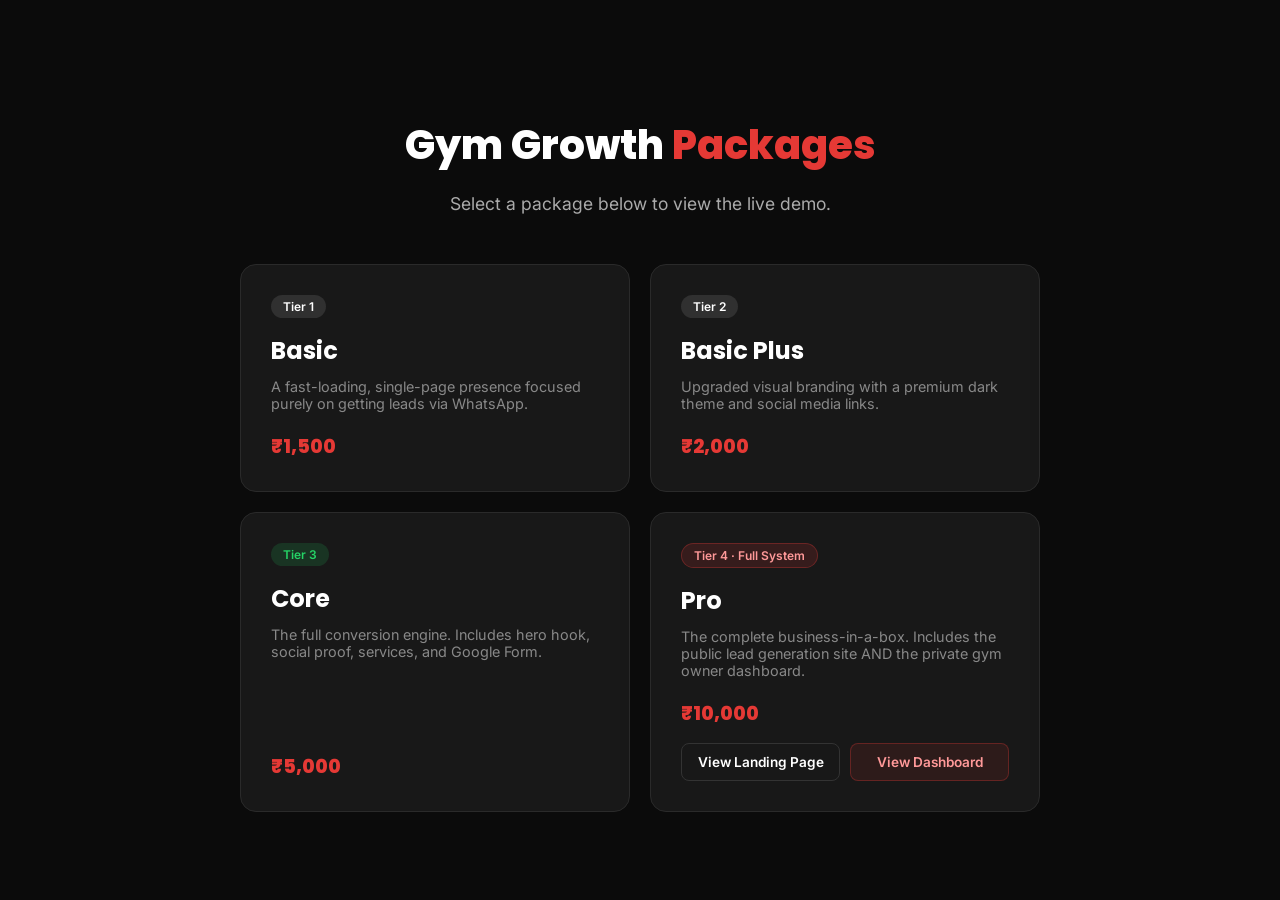
==== index.html @ f5f114d5 "Restore Demo Hub as root" ====
<!DOCTYPE html>
<html lang="en">
<head>
  <meta charset="UTF-8">
  <meta name="viewport" content="width=device-width, initial-scale=1.0">
  <title>Gym Growth Packages - Demo Hub</title>
  <link href="https://fonts.googleapis.com/css2?family=Poppins:wght@400;600;800&family=Inter:wght@400;500&display=swap" rel="stylesheet">
  <style>
    body {
      font-family: 'Inter', sans-serif;
      background: #0B0B0B;
      color: #FFFFFF;
      margin: 0;
      padding: 0;
      display: flex;
      flex-direction: column;
      align-items: center;
      justify-content: center;
      min-height: 100vh;
    }
    .container {
      max-width: 800px;
      width: 100%;
      padding: 40px 20px;
      text-align: center;
    }
    h1 {
      font-family: 'Poppins', sans-serif;
      font-weight: 800;
      font-size: 2.5rem;
      margin-bottom: 10px;
    }
    h1 span {
      color: #E53935;
    }
    p {
      color: #AAAAAA;
      margin-bottom: 50px;
      font-size: 1.1rem;
    }
    .grid {
      display: grid;
      grid-template-columns: repeat(auto-fit, minmax(300px, 1fr));
      gap: 20px;
    }
    .card {
      background: #181818;
      border: 1px solid #2A2A2A;
      border-radius: 16px;
      padding: 30px;
      text-align: left;
      transition: transform 0.2s, box-shadow 0.2s, border-color 0.2s;
      text-decoration: none;
      color: inherit;
      display: flex;
      flex-direction: column;
    }
    .card:hover {
      transform: translateY(-5px);
      box-shadow: 0 10px 30px rgba(229,57,53,0.15);
      border-color: rgba(229,57,53,0.5);
    }
    .badge {
      display: inline-block;
      padding: 4px 12px;
      border-radius: 20px;
      font-size: 0.75rem;
      font-weight: 600;
      margin-bottom: 15px;
      width: fit-content;
    }
    .badge-basic { background: rgba(255,255,255,0.1); color: #FFF; }
    .badge-core { background: rgba(37,211,102,0.15); color: #25D366; }
    .badge-pro { background: rgba(229,57,53,0.15); color: #ff9999; border: 1px solid rgba(229,57,53,0.3); }
    
    .card h2 {
      font-family: 'Poppins', sans-serif;
      font-size: 1.5rem;
      margin: 0 0 10px 0;
    }
    .card p.desc {
      color: #888;
      font-size: 0.9rem;
      margin: 0 0 20px 0;
      flex-grow: 1;
    }
    .card .price {
      font-family: 'Poppins', sans-serif;
      font-weight: 800;
      font-size: 1.2rem;
      color: #E53935;
      margin-top: auto;
    }
    .links {
      display: flex;
      gap: 10px;
      margin-top: 15px;
    }
    .btn {
      flex: 1;
      padding: 10px;
      border-radius: 8px;
      text-align: center;
      font-size: 0.85rem;
      font-weight: 600;
      border: 1px solid #333;
      transition: background 0.2s;
      text-decoration: none;
      color: inherit;
    }
    .btn:hover {
      background: #222;
    }
    .btn-primary {
      background: rgba(229,57,53,0.1);
      border-color: rgba(229,57,53,0.3);
      color: #ff9999;
    }
    .btn-primary:hover {
      background: rgba(229,57,53,0.2);
    }
  </style>
</head>
<body>

  <div class="container">
    <h1>Gym Growth <span>Packages</span></h1>
    <p>Select a package below to view the live demo.</p>

    <div class="grid">
      
      <!-- Basic -->
      <a href="./basic_1500/" class="card">
        <span class="badge badge-basic">Tier 1</span>
        <h2>Basic</h2>
        <p class="desc">A fast-loading, single-page presence focused purely on getting leads via WhatsApp.</p>
        <div class="price">₹1,500</div>
      </a>

      <!-- Basic Plus -->
      <a href="./basic_plus_2000/" class="card">
        <span class="badge badge-basic">Tier 2</span>
        <h2>Basic Plus</h2>
        <p class="desc">Upgraded visual branding with a premium dark theme and social media links.</p>
        <div class="price">₹2,000</div>
      </a>

      <!-- Core -->
      <a href="./core_5000/" class="card">
        <span class="badge badge-core">Tier 3</span>
        <h2>Core</h2>
        <p class="desc">The full conversion engine. Includes hero hook, social proof, services, and Google Form.</p>
        <div class="price">₹5,000</div>
      </a>

      <!-- Pro -->
      <div class="card" style="cursor: default;">
        <span class="badge badge-pro">Tier 4 · Full System</span>
        <h2>Pro</h2>
        <p class="desc">The complete business-in-a-box. Includes the public lead generation site AND the private gym owner dashboard.</p>
        <div class="price">₹10,000</div>
        <div class="links">
          <a href="./pro_10000/public_site/" class="btn">View Landing Page</a>
          <a href="./pro_10000/owner_dashboard/" class="btn btn-primary">View Dashboard</a>
        </div>
      </div>

    </div>
  </div>

</body>
</html>
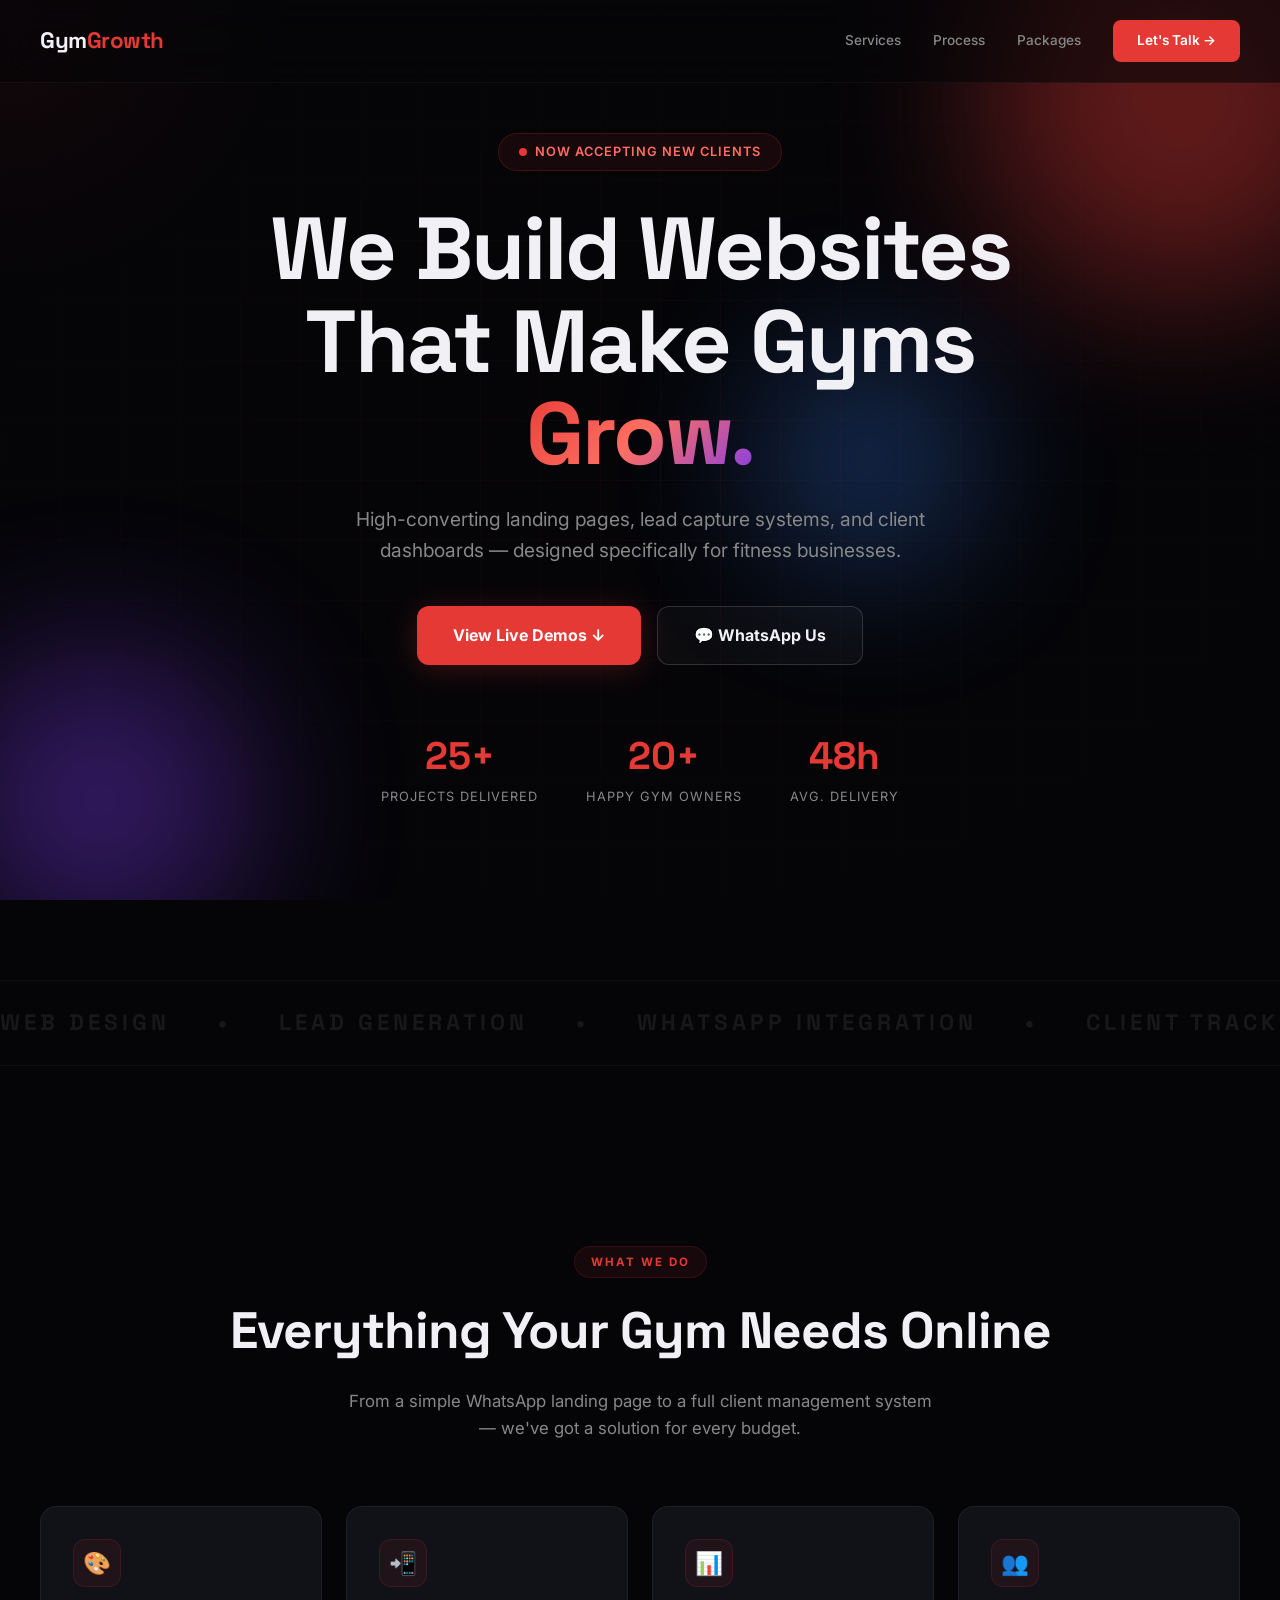
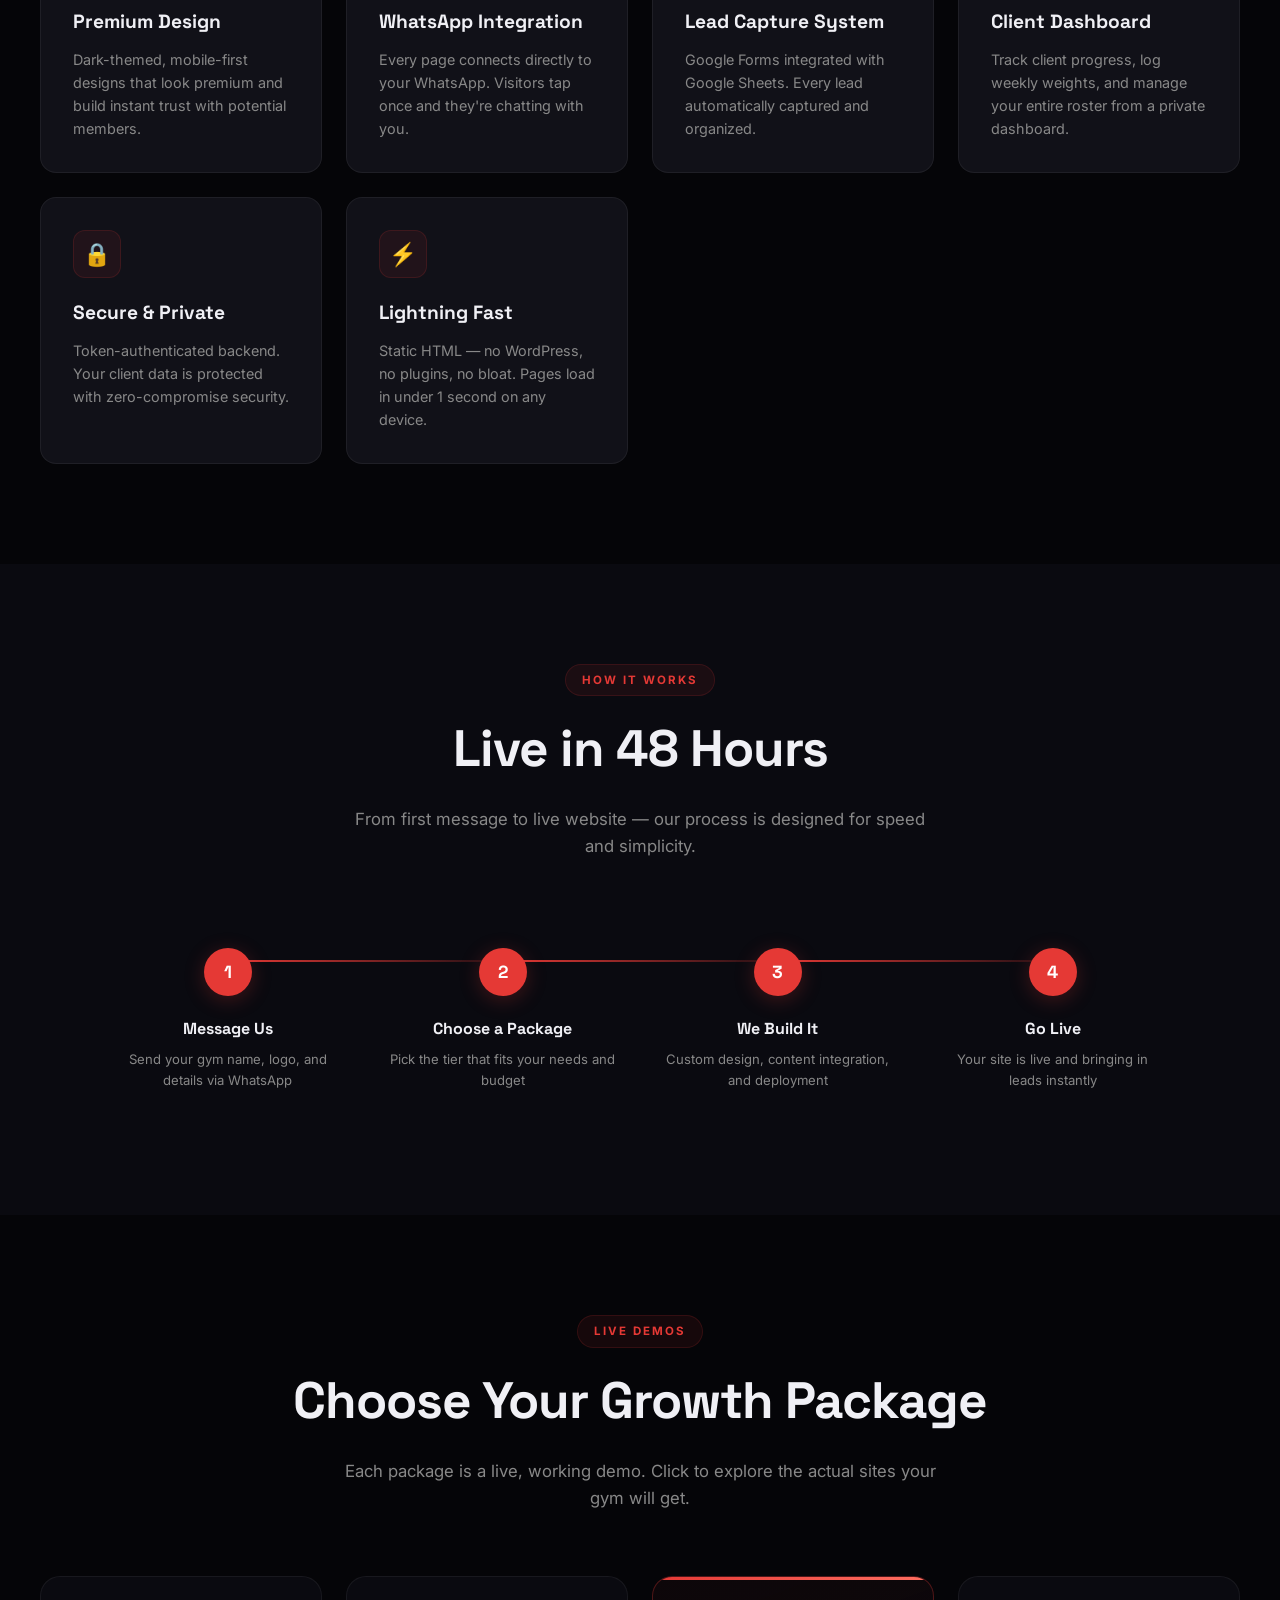
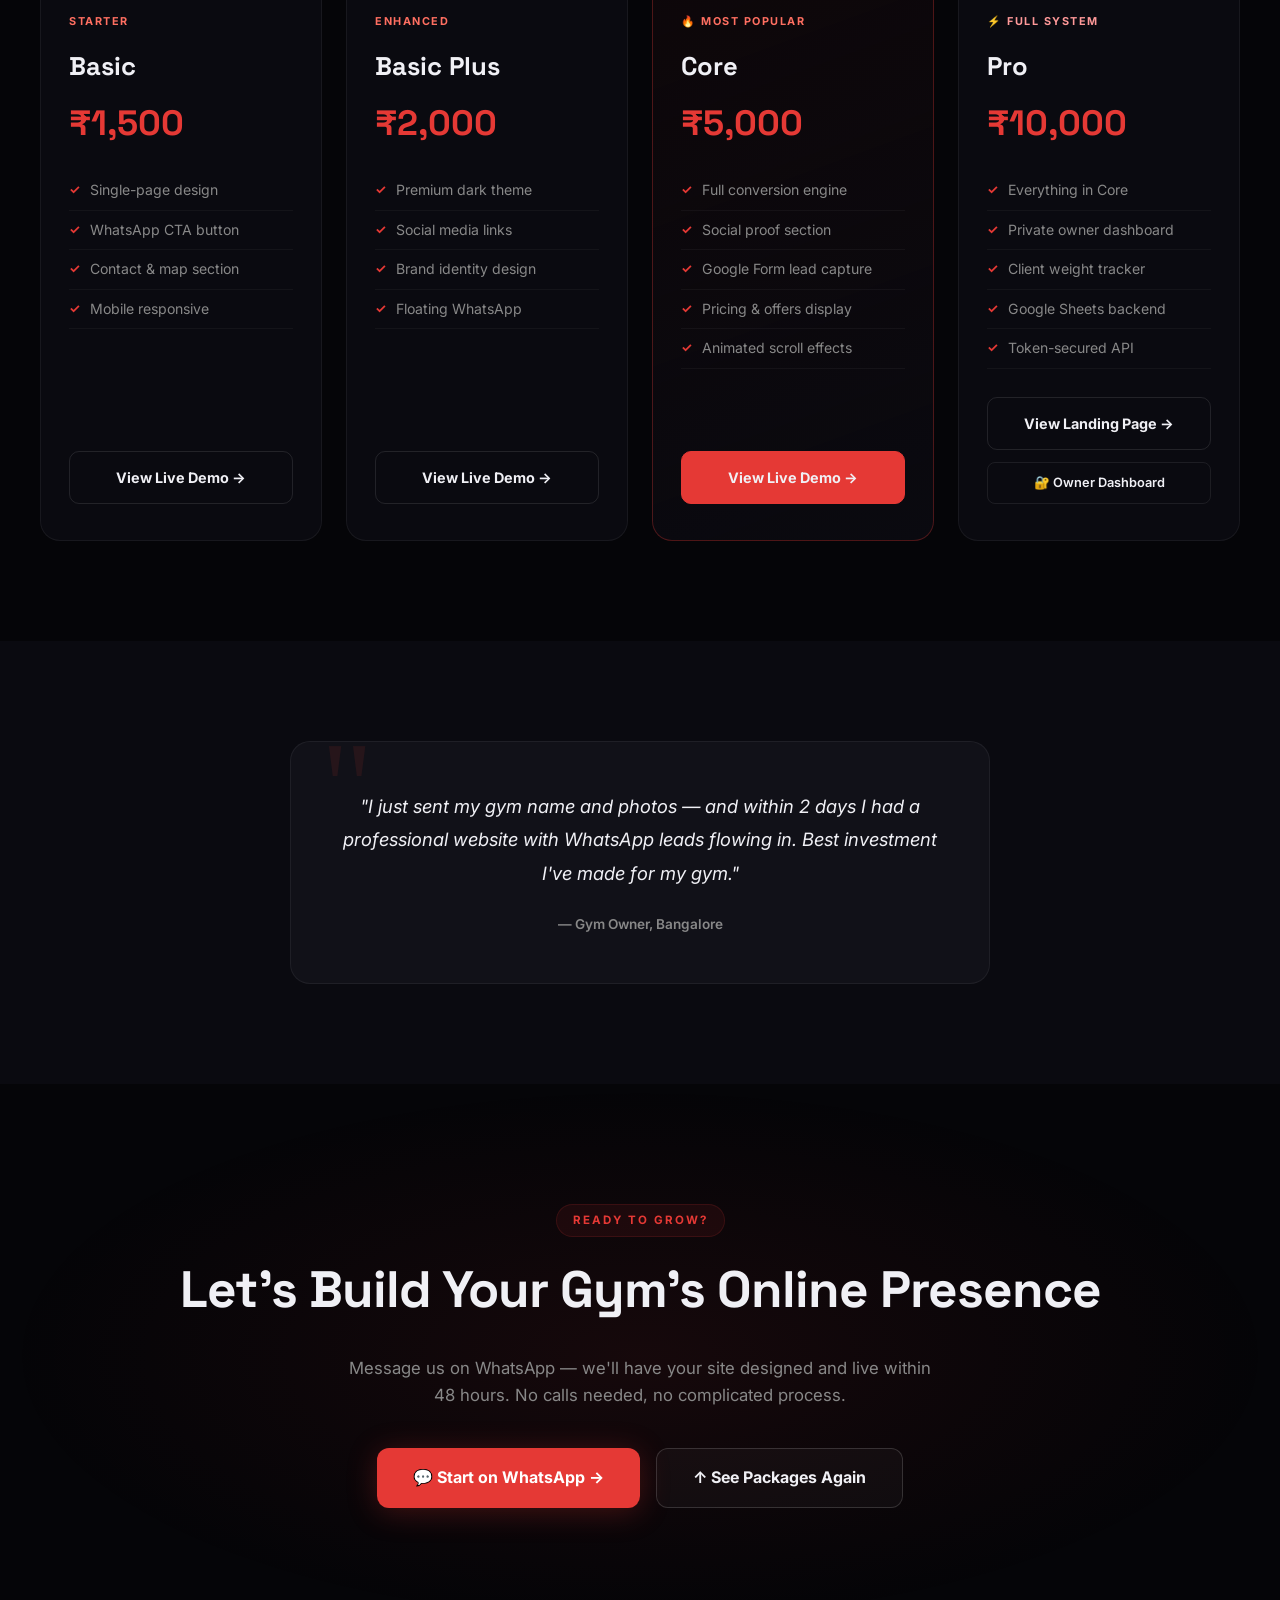
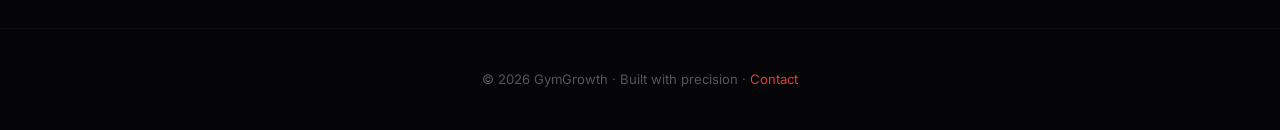
==== commit 84c9b774: "Transform hub into stunning animated developer landing page" ====
--- a/index.html
+++ b/index.html
@@ -3,170 +3,279 @@
 <head>
   <meta charset="UTF-8">
   <meta name="viewport" content="width=device-width, initial-scale=1.0">
-  <title>Gym Growth Packages - Demo Hub</title>
-  <link href="https://fonts.googleapis.com/css2?family=Poppins:wght@400;600;800&family=Inter:wght@400;500&display=swap" rel="stylesheet">
-  <style>
-    body {
-      font-family: 'Inter', sans-serif;
-      background: #0B0B0B;
-      color: #FFFFFF;
-      margin: 0;
-      padding: 0;
-      display: flex;
-      flex-direction: column;
-      align-items: center;
-      justify-content: center;
-      min-height: 100vh;
-    }
-    .container {
-      max-width: 800px;
-      width: 100%;
-      padding: 40px 20px;
-      text-align: center;
-    }
-    h1 {
-      font-family: 'Poppins', sans-serif;
-      font-weight: 800;
-      font-size: 2.5rem;
-      margin-bottom: 10px;
-    }
-    h1 span {
-      color: #E53935;
-    }
-    p {
-      color: #AAAAAA;
-      margin-bottom: 50px;
-      font-size: 1.1rem;
-    }
-    .grid {
-      display: grid;
-      grid-template-columns: repeat(auto-fit, minmax(300px, 1fr));
-      gap: 20px;
-    }
-    .card {
-      background: #181818;
-      border: 1px solid #2A2A2A;
-      border-radius: 16px;
-      padding: 30px;
-      text-align: left;
-      transition: transform 0.2s, box-shadow 0.2s, border-color 0.2s;
-      text-decoration: none;
-      color: inherit;
-      display: flex;
-      flex-direction: column;
-    }
-    .card:hover {
-      transform: translateY(-5px);
-      box-shadow: 0 10px 30px rgba(229,57,53,0.15);
-      border-color: rgba(229,57,53,0.5);
-    }
-    .badge {
-      display: inline-block;
-      padding: 4px 12px;
-      border-radius: 20px;
-      font-size: 0.75rem;
-      font-weight: 600;
-      margin-bottom: 15px;
-      width: fit-content;
-    }
-    .badge-basic { background: rgba(255,255,255,0.1); color: #FFF; }
-    .badge-core { background: rgba(37,211,102,0.15); color: #25D366; }
-    .badge-pro { background: rgba(229,57,53,0.15); color: #ff9999; border: 1px solid rgba(229,57,53,0.3); }
-    
-    .card h2 {
-      font-family: 'Poppins', sans-serif;
-      font-size: 1.5rem;
-      margin: 0 0 10px 0;
-    }
-    .card p.desc {
-      color: #888;
-      font-size: 0.9rem;
-      margin: 0 0 20px 0;
-      flex-grow: 1;
-    }
-    .card .price {
-      font-family: 'Poppins', sans-serif;
-      font-weight: 800;
-      font-size: 1.2rem;
-      color: #E53935;
-      margin-top: auto;
-    }
-    .links {
-      display: flex;
-      gap: 10px;
-      margin-top: 15px;
-    }
-    .btn {
-      flex: 1;
-      padding: 10px;
-      border-radius: 8px;
-      text-align: center;
-      font-size: 0.85rem;
-      font-weight: 600;
-      border: 1px solid #333;
-      transition: background 0.2s;
-      text-decoration: none;
-      color: inherit;
-    }
-    .btn:hover {
-      background: #222;
-    }
-    .btn-primary {
-      background: rgba(229,57,53,0.1);
-      border-color: rgba(229,57,53,0.3);
-      color: #ff9999;
-    }
-    .btn-primary:hover {
-      background: rgba(229,57,53,0.2);
-    }
-  </style>
+  <title>Gym Growth System — Premium Gym Websites That Convert</title>
+  <meta name="description" content="We design and build high-converting gym websites with integrated lead capture, client tracking, and growth systems. From ₹1,500.">
+  <link rel="preconnect" href="https://fonts.googleapis.com">
+  <link rel="preconnect" href="https://fonts.gstatic.com" crossorigin>
+  <link href="https://fonts.googleapis.com/css2?family=Space+Grotesk:wght@400;600;700;800&family=Inter:wght@400;500;600&display=swap" rel="stylesheet">
+  <link rel="stylesheet" href="hub-styles.css">
 </head>
 <body>
 
-  <div class="container">
-    <h1>Gym Growth <span>Packages</span></h1>
-    <p>Select a package below to view the live demo.</p>
-
-    <div class="grid">
-      
-      <!-- Basic -->
-      <a href="./basic_1500/" class="card">
-        <span class="badge badge-basic">Tier 1</span>
-        <h2>Basic</h2>
-        <p class="desc">A fast-loading, single-page presence focused purely on getting leads via WhatsApp.</p>
-        <div class="price">₹1,500</div>
-      </a>
-
-      <!-- Basic Plus -->
-      <a href="./basic_plus_2000/" class="card">
-        <span class="badge badge-basic">Tier 2</span>
-        <h2>Basic Plus</h2>
-        <p class="desc">Upgraded visual branding with a premium dark theme and social media links.</p>
-        <div class="price">₹2,000</div>
-      </a>
-
-      <!-- Core -->
-      <a href="./core_5000/" class="card">
-        <span class="badge badge-core">Tier 3</span>
-        <h2>Core</h2>
-        <p class="desc">The full conversion engine. Includes hero hook, social proof, services, and Google Form.</p>
-        <div class="price">₹5,000</div>
-      </a>
-
-      <!-- Pro -->
-      <div class="card" style="cursor: default;">
-        <span class="badge badge-pro">Tier 4 · Full System</span>
-        <h2>Pro</h2>
-        <p class="desc">The complete business-in-a-box. Includes the public lead generation site AND the private gym owner dashboard.</p>
-        <div class="price">₹10,000</div>
-        <div class="links">
-          <a href="./pro_10000/public_site/" class="btn">View Landing Page</a>
-          <a href="./pro_10000/owner_dashboard/" class="btn btn-primary">View Dashboard</a>
-        </div>
+<!-- CURSOR GLOW -->
+<div class="cursor-glow" id="cursor-glow"></div>
+
+<!-- NAV -->
+<nav class="nav" id="nav">
+  <div class="nav-logo">Gym<span>Growth</span></div>
+  <div class="nav-links">
+    <a href="#services">Services</a>
+    <a href="#process">Process</a>
+    <a href="#packages">Packages</a>
+    <a href="https://wa.me/916360535945?text=Hi%2C%20I%20want%20a%20gym%20website" target="_blank" class="nav-cta">Let's Talk →</a>
+  </div>
+</nav>
+
+<!-- HERO -->
+<section class="hero">
+  <div class="hero-grid"></div>
+  <div class="hero-orb hero-orb-1"></div>
+  <div class="hero-orb hero-orb-2"></div>
+  <div class="hero-orb hero-orb-3"></div>
+  <div class="hero-content">
+    <div class="hero-badge"><span class="pulse"></span> Now Accepting New Clients</div>
+    <h1>
+      <span class="line">We Build Websites</span>
+      <span class="line">That Make Gyms <span class="gradient">Grow.</span></span>
+    </h1>
+    <p class="hero-sub">High-converting landing pages, lead capture systems, and client dashboards — designed specifically for fitness businesses.</p>
+    <div class="hero-actions">
+      <a href="#packages" class="btn-hero btn-hero-primary">View Live Demos ↓</a>
+      <a href="https://wa.me/916360535945?text=Hi%2C%20I%20want%20a%20gym%20website" target="_blank" class="btn-hero btn-hero-outline">💬 WhatsApp Us</a>
+    </div>
+    <div class="hero-stats">
+      <div class="hero-stat"><div class="num" id="counter-1">0</div><div class="lbl">Projects Delivered</div></div>
+      <div class="hero-stat"><div class="num" id="counter-2">0</div><div class="lbl">Happy Gym Owners</div></div>
+      <div class="hero-stat"><div class="num">48h</div><div class="lbl">Avg. Delivery</div></div>
+    </div>
+  </div>
+</section>
+
+<!-- MARQUEE -->
+<div class="marquee">
+  <div class="marquee-inner">
+    <span>Web Design</span><span>•</span><span>Lead Generation</span><span>•</span>
+    <span>WhatsApp Integration</span><span>•</span><span>Client Tracking</span><span>•</span>
+    <span>Google Forms</span><span>•</span><span>SEO Optimized</span><span>•</span>
+    <span>Mobile First</span><span>•</span><span>Fast Delivery</span><span>•</span>
+    <span>Web Design</span><span>•</span><span>Lead Generation</span><span>•</span>
+    <span>WhatsApp Integration</span><span>•</span><span>Client Tracking</span><span>•</span>
+    <span>Google Forms</span><span>•</span><span>SEO Optimized</span><span>•</span>
+    <span>Mobile First</span><span>•</span><span>Fast Delivery</span><span>•</span>
+  </div>
+</div>
+
+<!-- SERVICES -->
+<section id="services">
+  <div class="section-header reveal">
+    <span class="section-label">What We Do</span>
+    <h2 class="section-title">Everything Your Gym Needs Online</h2>
+    <p class="section-sub">From a simple WhatsApp landing page to a full client management system — we've got a solution for every budget.</p>
+  </div>
+  <div class="services-grid">
+    <div class="service-card reveal">
+      <div class="service-icon">🎨</div>
+      <h3>Premium Design</h3>
+      <p>Dark-themed, mobile-first designs that look premium and build instant trust with potential members.</p>
+    </div>
+    <div class="service-card reveal">
+      <div class="service-icon">📲</div>
+      <h3>WhatsApp Integration</h3>
+      <p>Every page connects directly to your WhatsApp. Visitors tap once and they're chatting with you.</p>
+    </div>
+    <div class="service-card reveal">
+      <div class="service-icon">📊</div>
+      <h3>Lead Capture System</h3>
+      <p>Google Forms integrated with Google Sheets. Every lead automatically captured and organized.</p>
+    </div>
+    <div class="service-card reveal">
+      <div class="service-icon">👥</div>
+      <h3>Client Dashboard</h3>
+      <p>Track client progress, log weekly weights, and manage your entire roster from a private dashboard.</p>
+    </div>
+    <div class="service-card reveal">
+      <div class="service-icon">🔒</div>
+      <h3>Secure & Private</h3>
+      <p>Token-authenticated backend. Your client data is protected with zero-compromise security.</p>
+    </div>
+    <div class="service-card reveal">
+      <div class="service-icon">⚡</div>
+      <h3>Lightning Fast</h3>
+      <p>Static HTML — no WordPress, no plugins, no bloat. Pages load in under 1 second on any device.</p>
+    </div>
+  </div>
+</section>
+
+<!-- PROCESS -->
+<section id="process" style="background:var(--bg2)">
+  <div class="section-header reveal">
+    <span class="section-label">How It Works</span>
+    <h2 class="section-title">Live in 48 Hours</h2>
+    <p class="section-sub">From first message to live website — our process is designed for speed and simplicity.</p>
+  </div>
+  <div class="process-track reveal">
+    <div class="process-step">
+      <div class="step-num">1</div>
+      <h4>Message Us</h4>
+      <p>Send your gym name, logo, and details via WhatsApp</p>
+    </div>
+    <div class="process-step">
+      <div class="step-num">2</div>
+      <h4>Choose a Package</h4>
+      <p>Pick the tier that fits your needs and budget</p>
+    </div>
+    <div class="process-step">
+      <div class="step-num">3</div>
+      <h4>We Build It</h4>
+      <p>Custom design, content integration, and deployment</p>
+    </div>
+    <div class="process-step">
+      <div class="step-num">4</div>
+      <h4>Go Live</h4>
+      <p>Your site is live and bringing in leads instantly</p>
+    </div>
+  </div>
+</section>
+
+<!-- PACKAGES -->
+<section id="packages">
+  <div class="section-header reveal">
+    <span class="section-label">Live Demos</span>
+    <h2 class="section-title">Choose Your Growth Package</h2>
+    <p class="section-sub">Each package is a live, working demo. Click to explore the actual sites your gym will get.</p>
+  </div>
+  <div class="packages-grid">
+    <!-- Basic -->
+    <div class="pkg-card reveal">
+      <div class="pkg-badge">Starter</div>
+      <div class="pkg-name">Basic</div>
+      <div class="pkg-price">₹1,500</div>
+      <ul class="pkg-features">
+        <li>Single-page design</li>
+        <li>WhatsApp CTA button</li>
+        <li>Contact & map section</li>
+        <li>Mobile responsive</li>
+      </ul>
+      <a href="./basic_1500/" class="pkg-btn">View Live Demo →</a>
+    </div>
+    <!-- Basic Plus -->
+    <div class="pkg-card reveal">
+      <div class="pkg-badge">Enhanced</div>
+      <div class="pkg-name">Basic Plus</div>
+      <div class="pkg-price">₹2,000</div>
+      <ul class="pkg-features">
+        <li>Premium dark theme</li>
+        <li>Social media links</li>
+        <li>Brand identity design</li>
+        <li>Floating WhatsApp</li>
+      </ul>
+      <a href="./basic_plus_2000/" class="pkg-btn">View Live Demo →</a>
+    </div>
+    <!-- Core -->
+    <div class="pkg-card featured reveal">
+      <div class="pkg-badge">🔥 Most Popular</div>
+      <div class="pkg-name">Core</div>
+      <div class="pkg-price">₹5,000</div>
+      <ul class="pkg-features">
+        <li>Full conversion engine</li>
+        <li>Social proof section</li>
+        <li>Google Form lead capture</li>
+        <li>Pricing & offers display</li>
+        <li>Animated scroll effects</li>
+      </ul>
+      <a href="./core_5000/" class="pkg-btn">View Live Demo →</a>
+    </div>
+    <!-- Pro -->
+    <div class="pkg-card reveal">
+      <div class="pkg-badge" style="color:#ff9999">⚡ Full System</div>
+      <div class="pkg-name">Pro</div>
+      <div class="pkg-price">₹10,000</div>
+      <ul class="pkg-features">
+        <li>Everything in Core</li>
+        <li>Private owner dashboard</li>
+        <li>Client weight tracker</li>
+        <li>Google Sheets backend</li>
+        <li>Token-secured API</li>
+      </ul>
+      <a href="./pro_10000/public_site/" class="pkg-btn">View Landing Page →</a>
+      <div class="pkg-links">
+        <a href="./pro_10000/owner_dashboard/">🔐 Owner Dashboard</a>
       </div>
-
-    </div>
-  </div>
+    </div>
+  </div>
+</section>
+
+<!-- TESTIMONIAL -->
+<section style="background:var(--bg2)">
+  <div class="reveal">
+    <div class="testimonial-card">
+      <blockquote>"I just sent my gym name and photos — and within 2 days I had a professional website with WhatsApp leads flowing in. Best investment I've made for my gym."</blockquote>
+      <div class="author">— Gym Owner, Bangalore</div>
+    </div>
+  </div>
+</section>
+
+<!-- CTA -->
+<section class="cta-section">
+  <div class="reveal">
+    <span class="section-label">Ready to Grow?</span>
+    <h2 class="section-title">Let's Build Your Gym's Online Presence</h2>
+    <p class="section-sub">Message us on WhatsApp — we'll have your site designed and live within 48 hours. No calls needed, no complicated process.</p>
+    <div class="cta-actions">
+      <a href="https://wa.me/916360535945?text=Hi%2C%20I%20want%20a%20gym%20website.%20Let's%20get%20started!" target="_blank" class="btn-hero btn-hero-primary">💬 Start on WhatsApp →</a>
+      <a href="#packages" class="btn-hero btn-hero-outline">↑ See Packages Again</a>
+    </div>
+  </div>
+</section>
+
+<!-- FOOTER -->
+<footer>
+  <p>© 2026 GymGrowth · Built with precision · <a href="https://wa.me/916360535945">Contact</a></p>
+</footer>
+
+<!-- JS: Cursor glow, counters, scroll reveal -->
+<script>
+// Cursor glow follow
+const glow = document.getElementById('cursor-glow');
+document.addEventListener('mousemove', e => {
+  glow.style.left = e.clientX + 'px';
+  glow.style.top = e.clientY + 'px';
+});
+
+// Scroll reveal
+const revealEls = document.querySelectorAll('.reveal');
+const revealObserver = new IntersectionObserver((entries) => {
+  entries.forEach(e => { if (e.isIntersecting) { e.target.classList.add('visible'); revealObserver.unobserve(e.target); }});
+}, { threshold: 0.15 });
+revealEls.forEach(el => revealObserver.observe(el));
+
+// Counter animation
+function animateCounter(id, target) {
+  const el = document.getElementById(id);
+  let current = 0;
+  const step = Math.ceil(target / 40);
+  const interval = setInterval(() => {
+    current += step;
+    if (current >= target) { current = target; clearInterval(interval); }
+    el.textContent = current + '+';
+  }, 40);
+}
+// Trigger counters when hero is visible
+const heroObs = new IntersectionObserver((entries) => {
+  if (entries[0].isIntersecting) {
+    animateCounter('counter-1', 25);
+    animateCounter('counter-2', 20);
+    heroObs.disconnect();
+  }
+}, { threshold: 0.5 });
+heroObs.observe(document.querySelector('.hero'));
+
+// Navbar background on scroll
+window.addEventListener('scroll', () => {
+  const nav = document.getElementById('nav');
+  nav.style.background = window.scrollY > 50 ? 'rgba(5,5,8,.9)' : 'rgba(5,5,8,.6)';
+});
+</script>
 
 </body>
 </html>
--- a/hub-styles.css
+++ b/hub-styles.css
@@ -0,0 +1,162 @@
+/* ========== RESET & BASE ========== */
+*,*::before,*::after{box-sizing:border-box;margin:0;padding:0}
+:root{
+  --bg:#050508;--bg2:#0a0a10;--bg3:#111118;
+  --white:#f0f0f5;--gray:#888;--gray2:#555;
+  --accent:#E53935;--accent2:#ff6f61;--accent-glow:rgba(229,57,53,.25);
+  --purple:#7c3aed;--blue:#3b82f6;--green:#22c55e;
+  --font-h:'Space Grotesk',sans-serif;--font-b:'Inter',sans-serif;
+  --radius:16px;
+}
+html{scroll-behavior:smooth;overflow-x:hidden}
+body{font-family:var(--font-b);background:var(--bg);color:var(--white);overflow-x:hidden;line-height:1.6}
+a{text-decoration:none;color:inherit}
+::selection{background:var(--accent);color:#fff}
+
+/* ========== CURSOR GLOW ========== */
+.cursor-glow{position:fixed;width:600px;height:600px;border-radius:50%;pointer-events:none;z-index:0;
+  background:radial-gradient(circle,rgba(229,57,53,.07) 0%,transparent 70%);
+  transform:translate(-50%,-50%);transition:transform .1s ease-out}
+
+/* ========== NAVBAR ========== */
+.nav{position:fixed;top:0;left:0;right:0;z-index:100;padding:20px 40px;display:flex;align-items:center;justify-content:space-between;
+  background:rgba(5,5,8,.6);backdrop-filter:blur(20px);border-bottom:1px solid rgba(255,255,255,.04);transition:all .3s}
+.nav-logo{font-family:var(--font-h);font-size:1.4rem;font-weight:700;letter-spacing:-0.5px}
+.nav-logo span{color:var(--accent)}
+.nav-links{display:flex;gap:32px;align-items:center}
+.nav-links a{font-size:.85rem;font-weight:500;color:var(--gray);transition:color .3s;position:relative}
+.nav-links a:hover{color:var(--white)}
+.nav-links a::after{content:'';position:absolute;bottom:-4px;left:0;width:0;height:2px;background:var(--accent);transition:width .3s}
+.nav-links a:hover::after{width:100%}
+.nav-cta{padding:10px 24px!important;background:var(--accent)!important;color:#fff!important;border-radius:8px;font-weight:600!important;transition:transform .2s,box-shadow .2s!important}
+.nav-cta:hover{transform:translateY(-2px);box-shadow:0 8px 30px var(--accent-glow)}
+.nav-cta::after{display:none!important}
+
+/* ========== HERO ========== */
+.hero{min-height:100vh;display:flex;align-items:center;justify-content:center;position:relative;overflow:hidden;padding:120px 40px 80px}
+.hero-grid{position:absolute;inset:0;
+  background-image:linear-gradient(rgba(229,57,53,.05) 1px,transparent 1px),linear-gradient(90deg,rgba(229,57,53,.05) 1px,transparent 1px);
+  background-size:60px 60px;mask-image:radial-gradient(ellipse 60% 60% at 50% 50%,black,transparent)}
+.hero-orb{position:absolute;border-radius:50%;filter:blur(80px);opacity:.4;animation:float 8s ease-in-out infinite}
+.hero-orb-1{width:400px;height:400px;background:var(--accent);top:-100px;right:-100px;animation-delay:0s}
+.hero-orb-2{width:300px;height:300px;background:var(--purple);bottom:-50px;left:-50px;animation-delay:3s}
+.hero-orb-3{width:200px;height:200px;background:var(--blue);top:40%;left:60%;animation-delay:5s}
+@keyframes float{0%,100%{transform:translate(0,0) scale(1)}50%{transform:translate(30px,-30px) scale(1.1)}}
+.hero-content{max-width:900px;text-align:center;position:relative;z-index:2}
+.hero-badge{display:inline-flex;align-items:center;gap:8px;padding:8px 20px;border-radius:50px;font-size:.8rem;font-weight:600;letter-spacing:1px;text-transform:uppercase;
+  background:rgba(229,57,53,.08);border:1px solid rgba(229,57,53,.2);color:var(--accent2);margin-bottom:32px;
+  animation:fadeUp .8s ease both}
+.hero-badge .pulse{width:8px;height:8px;border-radius:50%;background:var(--accent);animation:pulse 2s infinite}
+@keyframes pulse{0%,100%{opacity:1;transform:scale(1)}50%{opacity:.5;transform:scale(1.3)}}
+.hero h1{font-family:var(--font-h);font-size:clamp(2.8rem,7vw,5.5rem);font-weight:800;line-height:1.05;letter-spacing:-2px;margin-bottom:24px;
+  animation:fadeUp .8s .2s ease both}
+.hero h1 .gradient{background:linear-gradient(135deg,var(--accent),var(--accent2),var(--purple));-webkit-background-clip:text;-webkit-text-fill-color:transparent;background-clip:text}
+.hero h1 .line{display:block}
+.hero-sub{font-size:1.2rem;color:var(--gray);max-width:600px;margin:0 auto 40px;animation:fadeUp .8s .4s ease both}
+.hero-actions{display:flex;gap:16px;justify-content:center;flex-wrap:wrap;animation:fadeUp .8s .6s ease both}
+.btn-hero{padding:16px 36px;border-radius:12px;font-size:1rem;font-weight:700;transition:all .3s;display:inline-flex;align-items:center;gap:8px}
+.btn-hero-primary{background:var(--accent);color:#fff;box-shadow:0 4px 30px var(--accent-glow)}
+.btn-hero-primary:hover{transform:translateY(-3px);box-shadow:0 12px 40px var(--accent-glow)}
+.btn-hero-outline{border:1px solid rgba(255,255,255,.15);color:var(--white);background:rgba(255,255,255,.03)}
+.btn-hero-outline:hover{border-color:var(--accent);background:rgba(229,57,53,.05);transform:translateY(-3px)}
+.hero-stats{display:flex;gap:48px;justify-content:center;margin-top:60px;animation:fadeUp .8s .8s ease both}
+.hero-stat .num{font-family:var(--font-h);font-size:2.4rem;font-weight:800;color:var(--accent)}
+.hero-stat .lbl{font-size:.8rem;color:var(--gray);text-transform:uppercase;letter-spacing:1px}
+@keyframes fadeUp{from{opacity:0;transform:translateY(30px)}to{opacity:1;transform:translateY(0)}}
+
+/* ========== SCROLL REVEAL ========== */
+.reveal{opacity:0;transform:translateY(40px);transition:opacity .8s ease,transform .8s ease}
+.reveal.visible{opacity:1;transform:translateY(0)}
+
+/* ========== SECTIONS ========== */
+section{padding:100px 40px;position:relative}
+.section-label{display:inline-block;font-size:.72rem;font-weight:700;text-transform:uppercase;letter-spacing:2px;color:var(--accent);margin-bottom:12px;
+  padding:6px 16px;border-radius:50px;background:rgba(229,57,53,.08);border:1px solid rgba(229,57,53,.15)}
+.section-title{font-family:var(--font-h);font-size:clamp(2rem,4vw,3.2rem);font-weight:800;letter-spacing:-1px;margin-bottom:16px}
+.section-sub{color:var(--gray);font-size:1.05rem;max-width:600px}
+.section-header{text-align:center;margin-bottom:64px}
+.section-header .section-sub{margin:0 auto}
+
+/* ========== SERVICES ========== */
+.services-grid{display:grid;grid-template-columns:repeat(auto-fit,minmax(280px,1fr));gap:24px;max-width:1200px;margin:0 auto}
+.service-card{background:var(--bg3);border:1px solid rgba(255,255,255,.06);border-radius:var(--radius);padding:32px;position:relative;overflow:hidden;transition:all .4s;cursor:default}
+.service-card:hover{border-color:rgba(229,57,53,.3);transform:translateY(-6px);box-shadow:0 20px 60px rgba(0,0,0,.4)}
+.service-card::before{content:'';position:absolute;top:0;left:0;right:0;height:2px;background:linear-gradient(90deg,transparent,var(--accent),transparent);opacity:0;transition:opacity .4s}
+.service-card:hover::before{opacity:1}
+.service-icon{width:48px;height:48px;border-radius:12px;display:flex;align-items:center;justify-content:center;font-size:1.4rem;margin-bottom:20px;
+  background:rgba(229,57,53,.08);border:1px solid rgba(229,57,53,.15)}
+.service-card h3{font-family:var(--font-h);font-size:1.2rem;font-weight:700;margin-bottom:10px}
+.service-card p{color:var(--gray);font-size:.9rem;line-height:1.6}
+
+/* ========== PROCESS ========== */
+.process-track{display:flex;gap:0;max-width:1100px;margin:0 auto;position:relative}
+.process-step{flex:1;text-align:center;padding:24px;position:relative}
+.process-step::after{content:'';position:absolute;top:36px;right:-50%;width:100%;height:2px;background:linear-gradient(90deg,var(--accent),rgba(229,57,53,.1));z-index:0}
+.process-step:last-child::after{display:none}
+.step-num{width:48px;height:48px;border-radius:50%;display:flex;align-items:center;justify-content:center;font-family:var(--font-h);font-weight:800;font-size:1.1rem;
+  background:var(--accent);color:#fff;margin:0 auto 20px;position:relative;z-index:1;box-shadow:0 4px 20px var(--accent-glow)}
+.process-step h4{font-family:var(--font-h);font-size:1rem;font-weight:700;margin-bottom:8px}
+.process-step p{color:var(--gray);font-size:.82rem}
+
+/* ========== PACKAGES (DEMO) ========== */
+.packages-grid{display:grid;grid-template-columns:repeat(auto-fit,minmax(280px,1fr));gap:24px;max-width:1200px;margin:0 auto}
+.pkg-card{background:var(--bg2);border:1px solid rgba(255,255,255,.06);border-radius:20px;padding:36px 28px;position:relative;overflow:hidden;transition:all .4s;display:flex;flex-direction:column}
+.pkg-card:hover{border-color:rgba(229,57,53,.4);transform:translateY(-8px);box-shadow:0 20px 60px rgba(229,57,53,.12)}
+.pkg-card.featured{border-color:rgba(229,57,53,.3);background:linear-gradient(160deg,rgba(229,57,53,.04),var(--bg2))}
+.pkg-card.featured::before{content:'';position:absolute;top:0;left:0;right:0;height:3px;background:linear-gradient(90deg,var(--accent),var(--accent2))}
+.pkg-badge{font-size:.68rem;font-weight:700;text-transform:uppercase;letter-spacing:1.5px;color:var(--accent2);margin-bottom:16px}
+.pkg-name{font-family:var(--font-h);font-size:1.6rem;font-weight:800;margin-bottom:8px}
+.pkg-price{font-family:var(--font-h);font-size:2.2rem;font-weight:800;color:var(--accent);margin-bottom:20px}
+.pkg-price span{font-size:.9rem;font-weight:400;color:var(--gray)}
+.pkg-features{list-style:none;margin-bottom:28px;flex-grow:1}
+.pkg-features li{padding:8px 0;font-size:.88rem;color:var(--gray);display:flex;align-items:center;gap:10px;border-bottom:1px solid rgba(255,255,255,.04)}
+.pkg-features li::before{content:'✓';color:var(--accent);font-weight:700;font-size:.8rem}
+.pkg-btn{display:block;padding:14px;border-radius:10px;text-align:center;font-weight:700;font-size:.9rem;transition:all .3s;border:1px solid rgba(255,255,255,.1);color:var(--white)}
+.pkg-btn:hover{background:var(--accent);border-color:var(--accent);box-shadow:0 8px 30px var(--accent-glow)}
+.pkg-card.featured .pkg-btn{background:var(--accent);border-color:var(--accent)}
+.pkg-card.featured .pkg-btn:hover{box-shadow:0 12px 40px var(--accent-glow);transform:translateY(-2px)}
+.pkg-links{display:flex;gap:8px;margin-top:12px}
+.pkg-links a{flex:1;padding:10px;border-radius:8px;text-align:center;font-size:.8rem;font-weight:600;border:1px solid rgba(255,255,255,.08);transition:all .3s}
+.pkg-links a:hover{border-color:var(--accent);color:var(--accent)}
+
+/* ========== TESTIMONIAL ========== */
+.testimonial-card{max-width:700px;margin:0 auto;background:var(--bg3);border:1px solid rgba(255,255,255,.06);border-radius:20px;padding:48px;text-align:center;position:relative}
+.testimonial-card::before{content:'"';font-family:Georgia,serif;font-size:8rem;color:rgba(229,57,53,.1);position:absolute;top:-20px;left:30px;line-height:1}
+.testimonial-card blockquote{font-size:1.15rem;font-style:italic;line-height:1.8;color:var(--white);margin-bottom:24px;position:relative;z-index:1}
+.testimonial-card .author{font-size:.85rem;color:var(--gray);font-weight:600}
+
+/* ========== CTA ========== */
+.cta-section{text-align:center;padding:120px 40px;position:relative}
+.cta-section::before{content:'';position:absolute;inset:0;
+  background:radial-gradient(ellipse at center,rgba(229,57,53,.08) 0%,transparent 70%)}
+.cta-section .section-title{margin-bottom:24px;position:relative}
+.cta-section .section-sub{margin:0 auto 40px;position:relative}
+.cta-actions{display:flex;gap:16px;justify-content:center;flex-wrap:wrap;position:relative}
+
+/* ========== FOOTER ========== */
+footer{padding:40px;text-align:center;border-top:1px solid rgba(255,255,255,.04)}
+footer p{color:var(--gray2);font-size:.82rem}
+footer a{color:var(--accent);transition:color .3s}
+
+/* ========== MARQUEE ========== */
+.marquee{overflow:hidden;padding:24px 0;border-top:1px solid rgba(255,255,255,.04);border-bottom:1px solid rgba(255,255,255,.04);margin:80px 0}
+.marquee-inner{display:flex;gap:48px;animation:scroll 20s linear infinite;width:max-content}
+.marquee-inner span{font-family:var(--font-h);font-size:1.4rem;font-weight:700;color:rgba(255,255,255,.08);white-space:nowrap;text-transform:uppercase;letter-spacing:4px}
+@keyframes scroll{0%{transform:translateX(0)}100%{transform:translateX(-50%)}}
+
+/* ========== RESPONSIVE ========== */
+@media(max-width:768px){
+  .nav{padding:16px 20px}
+  .nav-links{display:none}
+  section{padding:60px 20px}
+  .hero{padding:100px 20px 60px}
+  .hero h1{font-size:2.4rem;letter-spacing:-1px}
+  .hero-stats{flex-direction:column;gap:24px}
+  .process-track{flex-direction:column;gap:24px}
+  .process-step::after{display:none}
+  .packages-grid{grid-template-columns:1fr}
+  .cta-actions{flex-direction:column;align-items:center}
+}
+@media(prefers-reduced-motion:reduce){
+  *,*::before,*::after{animation-duration:.01ms!important;transition-duration:.01ms!important}
+}
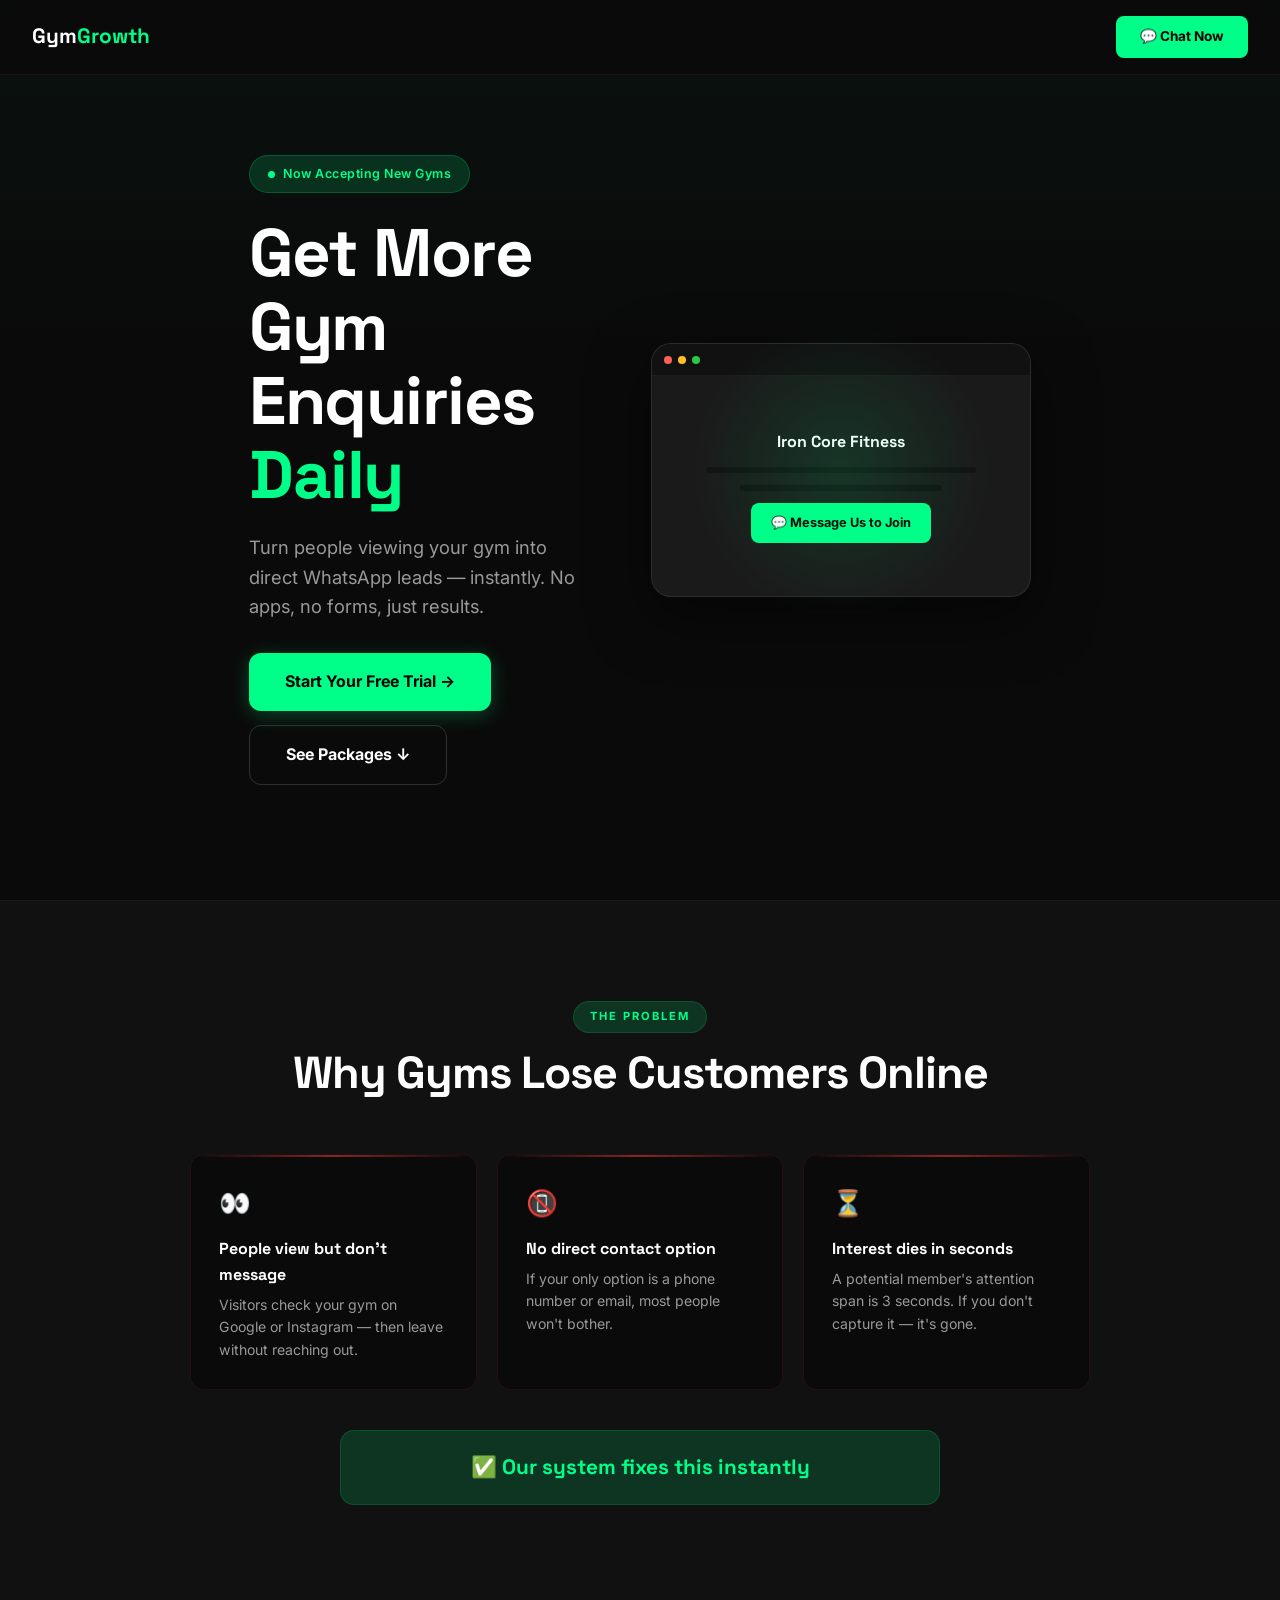
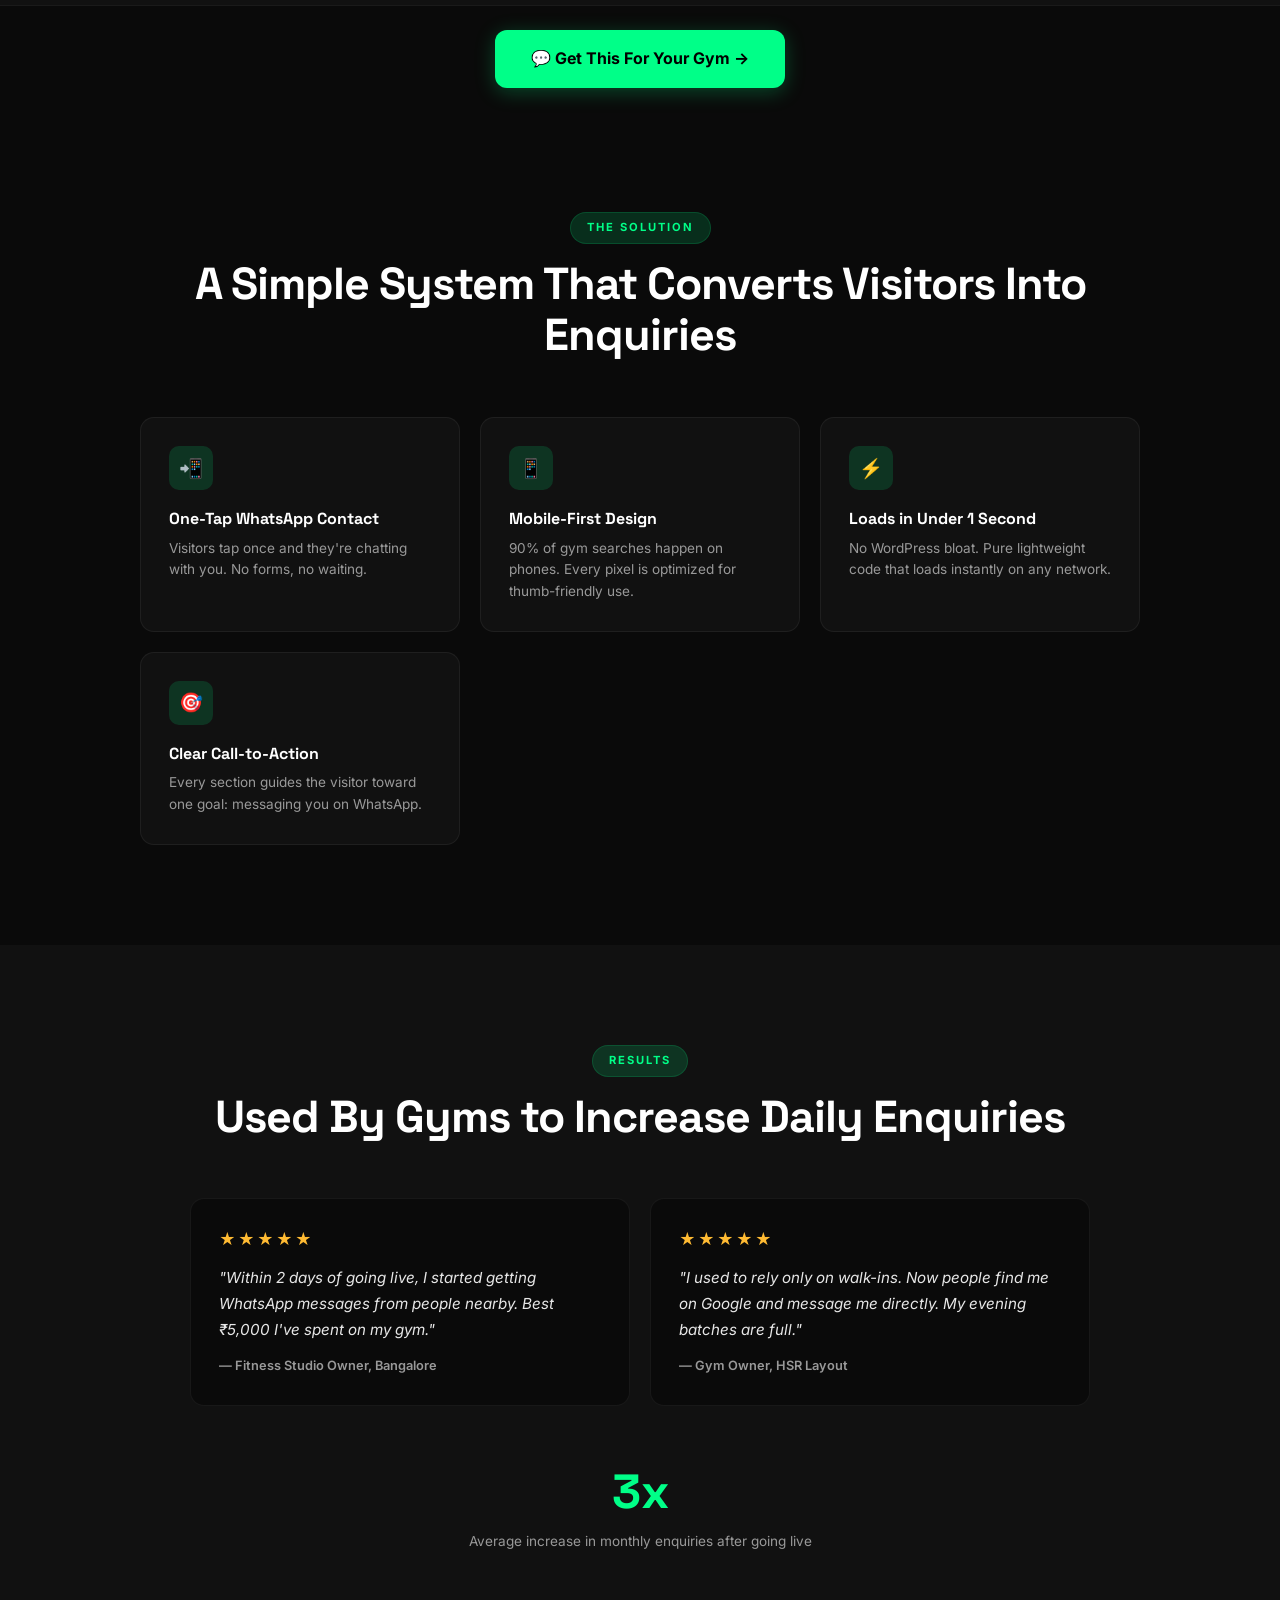
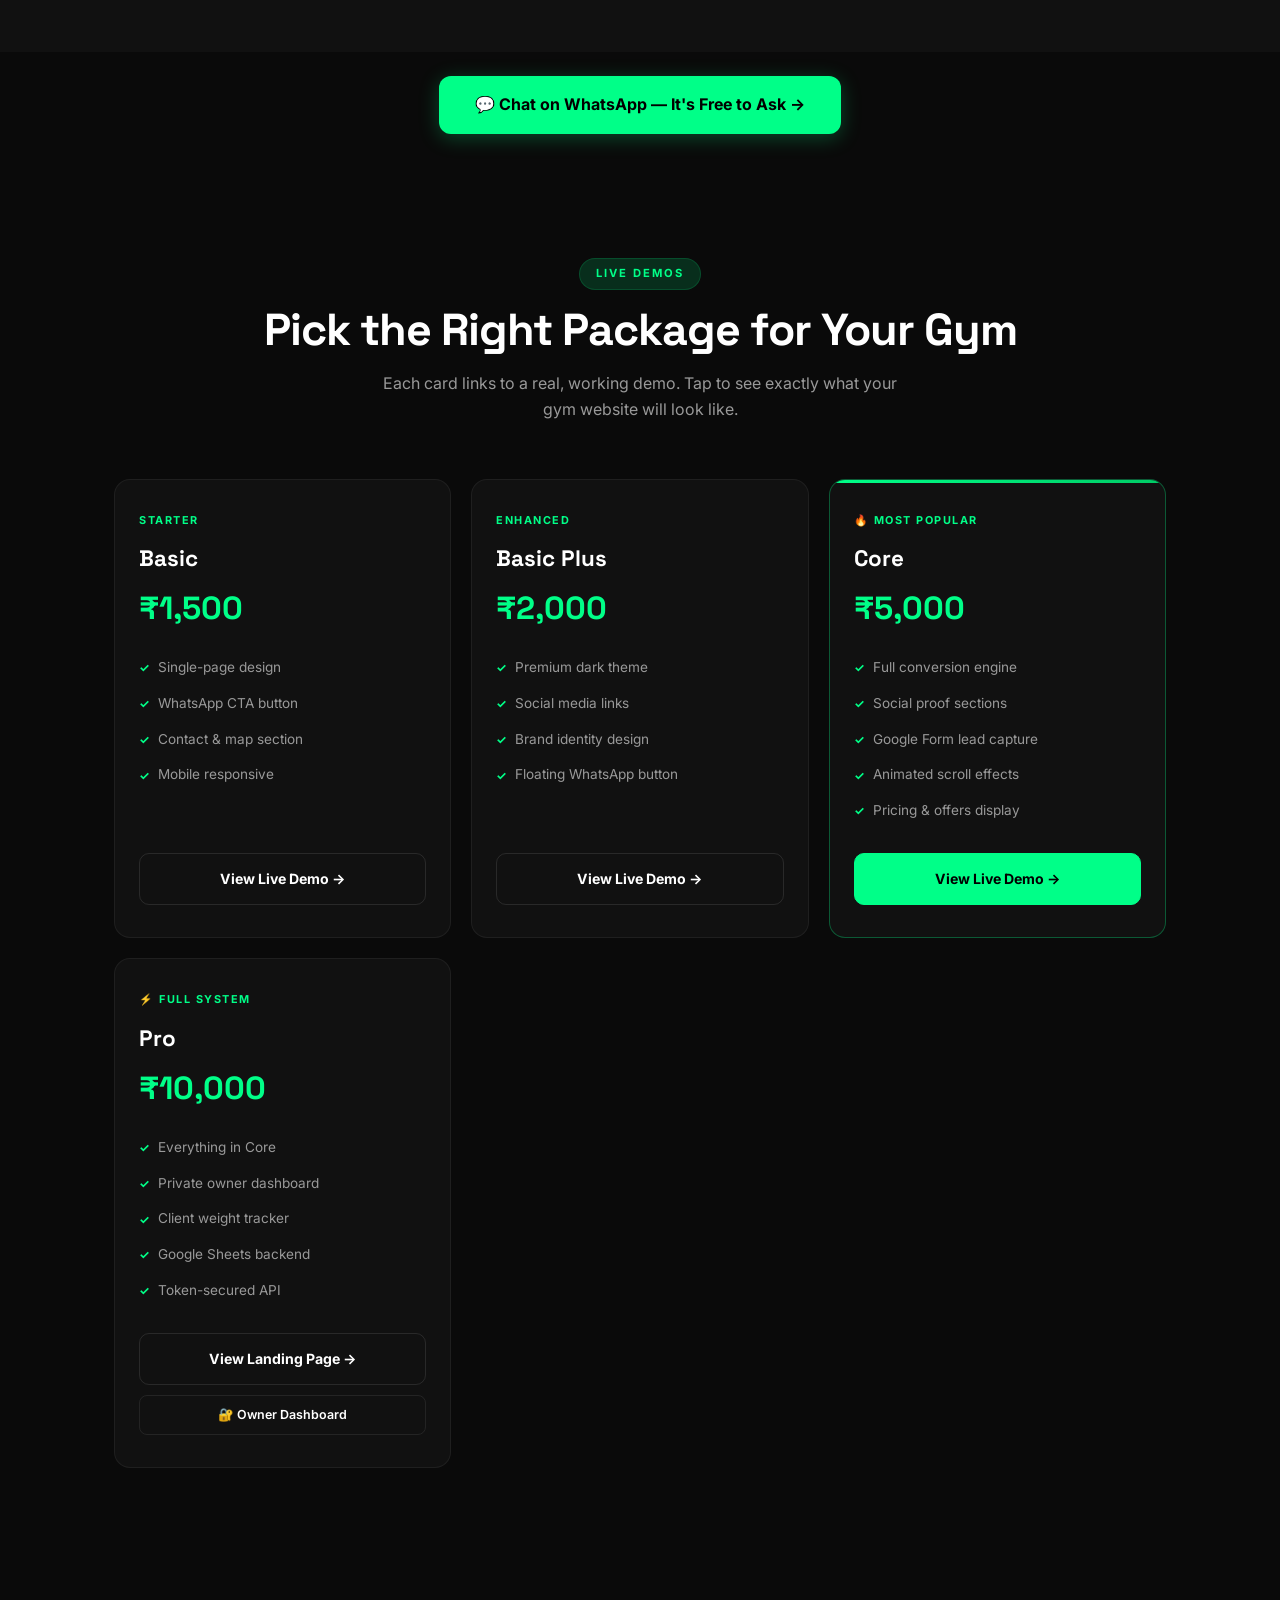
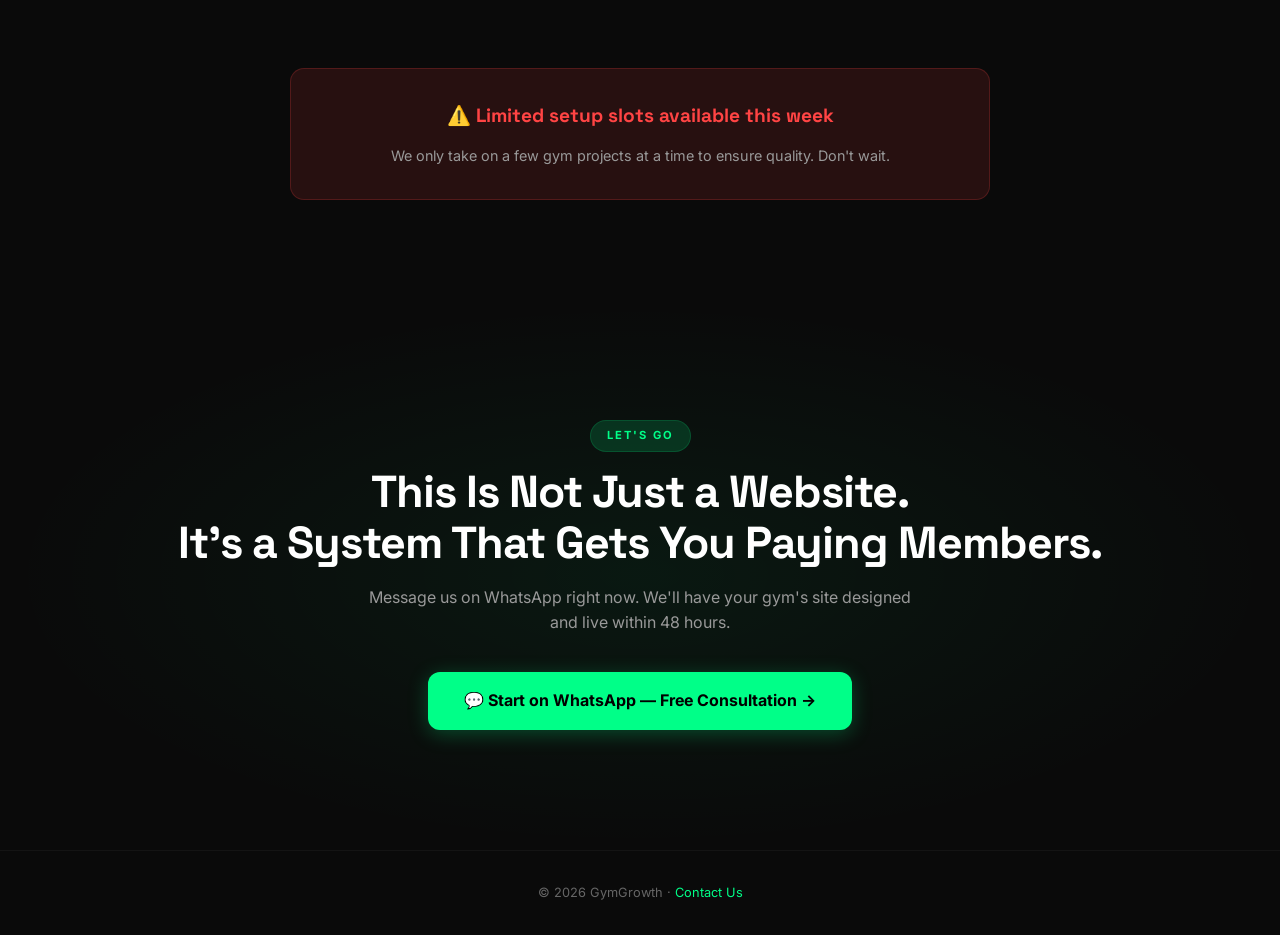
==== commit a45ce398: "Convert hub into high-converting lead gen landing page" ====
--- a/index.html
+++ b/index.html
@@ -3,8 +3,8 @@
 <head>
   <meta charset="UTF-8">
   <meta name="viewport" content="width=device-width, initial-scale=1.0">
-  <title>Gym Growth System — Premium Gym Websites That Convert</title>
-  <meta name="description" content="We design and build high-converting gym websites with integrated lead capture, client tracking, and growth systems. From ₹1,500.">
+  <title>Gym Growth System — Get More Enquiries Daily</title>
+  <meta name="description" content="Turn gym visitors into WhatsApp leads instantly. High-converting websites built for fitness businesses. Live in 48 hours.">
   <link rel="preconnect" href="https://fonts.googleapis.com">
   <link rel="preconnect" href="https://fonts.gstatic.com" crossorigin>
   <link href="https://fonts.googleapis.com/css2?family=Space+Grotesk:wght@400;600;700;800&family=Inter:wght@400;500;600&display=swap" rel="stylesheet">
@@ -12,269 +12,244 @@
 </head>
 <body>
 
-<!-- CURSOR GLOW -->
-<div class="cursor-glow" id="cursor-glow"></div>
-
 <!-- NAV -->
-<nav class="nav" id="nav">
+<nav class="nav">
   <div class="nav-logo">Gym<span>Growth</span></div>
-  <div class="nav-links">
-    <a href="#services">Services</a>
-    <a href="#process">Process</a>
-    <a href="#packages">Packages</a>
-    <a href="https://wa.me/916360535945?text=Hi%2C%20I%20want%20a%20gym%20website" target="_blank" class="nav-cta">Let's Talk →</a>
-  </div>
+  <a href="https://wa.me/916360535945?text=I%20want%20a%20gym%20website" target="_blank" class="nav-cta">💬 Chat Now</a>
 </nav>
 
 <!-- HERO -->
 <section class="hero">
-  <div class="hero-grid"></div>
-  <div class="hero-orb hero-orb-1"></div>
-  <div class="hero-orb hero-orb-2"></div>
-  <div class="hero-orb hero-orb-3"></div>
-  <div class="hero-content">
-    <div class="hero-badge"><span class="pulse"></span> Now Accepting New Clients</div>
-    <h1>
-      <span class="line">We Build Websites</span>
-      <span class="line">That Make Gyms <span class="gradient">Grow.</span></span>
-    </h1>
-    <p class="hero-sub">High-converting landing pages, lead capture systems, and client dashboards — designed specifically for fitness businesses.</p>
-    <div class="hero-actions">
-      <a href="#packages" class="btn-hero btn-hero-primary">View Live Demos ↓</a>
-      <a href="https://wa.me/916360535945?text=Hi%2C%20I%20want%20a%20gym%20website" target="_blank" class="btn-hero btn-hero-outline">💬 WhatsApp Us</a>
-    </div>
-    <div class="hero-stats">
-      <div class="hero-stat"><div class="num" id="counter-1">0</div><div class="lbl">Projects Delivered</div></div>
-      <div class="hero-stat"><div class="num" id="counter-2">0</div><div class="lbl">Happy Gym Owners</div></div>
-      <div class="hero-stat"><div class="num">48h</div><div class="lbl">Avg. Delivery</div></div>
-    </div>
-  </div>
-</section>
-
-<!-- MARQUEE -->
-<div class="marquee">
-  <div class="marquee-inner">
-    <span>Web Design</span><span>•</span><span>Lead Generation</span><span>•</span>
-    <span>WhatsApp Integration</span><span>•</span><span>Client Tracking</span><span>•</span>
-    <span>Google Forms</span><span>•</span><span>SEO Optimized</span><span>•</span>
-    <span>Mobile First</span><span>•</span><span>Fast Delivery</span><span>•</span>
-    <span>Web Design</span><span>•</span><span>Lead Generation</span><span>•</span>
-    <span>WhatsApp Integration</span><span>•</span><span>Client Tracking</span><span>•</span>
-    <span>Google Forms</span><span>•</span><span>SEO Optimized</span><span>•</span>
-    <span>Mobile First</span><span>•</span><span>Fast Delivery</span><span>•</span>
+  <div class="container">
+    <div class="hero-inner">
+      <div class="hero-text">
+        <div class="hero-badge"><span class="dot"></span> Now Accepting New Gyms</div>
+        <h1>Get More Gym<br>Enquiries <em>Daily</em></h1>
+        <p class="hero-sub">Turn people viewing your gym into direct WhatsApp leads — instantly. No apps, no forms, just results.</p>
+        <div class="hero-actions">
+          <a href="https://wa.me/916360535945?text=I%20want%20to%20start%20my%20free%20trial" target="_blank" class="btn-lg btn-green">Start Your Free Trial →</a>
+          <a href="#packages" class="btn-lg btn-outline">See Packages ↓</a>
+        </div>
+      </div>
+      <div class="hero-visual">
+        <div class="hero-mockup">
+          <div class="mockup-bar"><span class="r"></span><span class="y"></span><span class="g"></span></div>
+          <div class="mockup-body">
+            <div class="m-title">Iron Core Fitness</div>
+            <div class="m-bar"></div>
+            <div class="m-bar" style="width:60%"></div>
+            <div class="m-btn">💬 Message Us to Join</div>
+          </div>
+        </div>
+        <div class="mockup-glow"></div>
+      </div>
+    </div>
+  </div>
+</section>
+
+<!-- PROBLEM -->
+<section class="problem-section">
+  <div class="container">
+    <div class="section-header reveal">
+      <span class="section-label">The Problem</span>
+      <h2 class="section-title">Why Gyms Lose Customers Online</h2>
+    </div>
+    <div class="problem-grid">
+      <div class="problem-card reveal">
+        <div class="icon">👀</div>
+        <h4>People view but don't message</h4>
+        <p>Visitors check your gym on Google or Instagram — then leave without reaching out.</p>
+      </div>
+      <div class="problem-card reveal">
+        <div class="icon">📵</div>
+        <h4>No direct contact option</h4>
+        <p>If your only option is a phone number or email, most people won't bother.</p>
+      </div>
+      <div class="problem-card reveal">
+        <div class="icon">⏳</div>
+        <h4>Interest dies in seconds</h4>
+        <p>A potential member's attention span is 3 seconds. If you don't capture it — it's gone.</p>
+      </div>
+    </div>
+    <div class="problem-fix reveal">✅ Our system fixes this instantly</div>
+  </div>
+</section>
+
+<!-- MID CTA -->
+<div class="cta-block reveal">
+  <div class="container">
+    <a href="https://wa.me/916360535945?text=I%20want%20more%20gym%20enquiries" target="_blank" class="btn-lg btn-green">💬 Get This For Your Gym →</a>
   </div>
 </div>
 
-<!-- SERVICES -->
-<section id="services">
-  <div class="section-header reveal">
-    <span class="section-label">What We Do</span>
-    <h2 class="section-title">Everything Your Gym Needs Online</h2>
-    <p class="section-sub">From a simple WhatsApp landing page to a full client management system — we've got a solution for every budget.</p>
-  </div>
-  <div class="services-grid">
-    <div class="service-card reveal">
-      <div class="service-icon">🎨</div>
-      <h3>Premium Design</h3>
-      <p>Dark-themed, mobile-first designs that look premium and build instant trust with potential members.</p>
-    </div>
-    <div class="service-card reveal">
-      <div class="service-icon">📲</div>
-      <h3>WhatsApp Integration</h3>
-      <p>Every page connects directly to your WhatsApp. Visitors tap once and they're chatting with you.</p>
-    </div>
-    <div class="service-card reveal">
-      <div class="service-icon">📊</div>
-      <h3>Lead Capture System</h3>
-      <p>Google Forms integrated with Google Sheets. Every lead automatically captured and organized.</p>
-    </div>
-    <div class="service-card reveal">
-      <div class="service-icon">👥</div>
-      <h3>Client Dashboard</h3>
-      <p>Track client progress, log weekly weights, and manage your entire roster from a private dashboard.</p>
-    </div>
-    <div class="service-card reveal">
-      <div class="service-icon">🔒</div>
-      <h3>Secure & Private</h3>
-      <p>Token-authenticated backend. Your client data is protected with zero-compromise security.</p>
-    </div>
-    <div class="service-card reveal">
-      <div class="service-icon">⚡</div>
-      <h3>Lightning Fast</h3>
-      <p>Static HTML — no WordPress, no plugins, no bloat. Pages load in under 1 second on any device.</p>
-    </div>
-  </div>
-</section>
-
-<!-- PROCESS -->
-<section id="process" style="background:var(--bg2)">
-  <div class="section-header reveal">
-    <span class="section-label">How It Works</span>
-    <h2 class="section-title">Live in 48 Hours</h2>
-    <p class="section-sub">From first message to live website — our process is designed for speed and simplicity.</p>
-  </div>
-  <div class="process-track reveal">
-    <div class="process-step">
-      <div class="step-num">1</div>
-      <h4>Message Us</h4>
-      <p>Send your gym name, logo, and details via WhatsApp</p>
-    </div>
-    <div class="process-step">
-      <div class="step-num">2</div>
-      <h4>Choose a Package</h4>
-      <p>Pick the tier that fits your needs and budget</p>
-    </div>
-    <div class="process-step">
-      <div class="step-num">3</div>
-      <h4>We Build It</h4>
-      <p>Custom design, content integration, and deployment</p>
-    </div>
-    <div class="process-step">
-      <div class="step-num">4</div>
-      <h4>Go Live</h4>
-      <p>Your site is live and bringing in leads instantly</p>
-    </div>
-  </div>
-</section>
+<!-- SOLUTION -->
+<section>
+  <div class="container">
+    <div class="section-header reveal">
+      <span class="section-label">The Solution</span>
+      <h2 class="section-title">A Simple System That Converts Visitors Into Enquiries</h2>
+    </div>
+    <div class="solution-grid">
+      <div class="solution-card reveal">
+        <div class="icon">📲</div>
+        <h4>One-Tap WhatsApp Contact</h4>
+        <p>Visitors tap once and they're chatting with you. No forms, no waiting.</p>
+      </div>
+      <div class="solution-card reveal">
+        <div class="icon">📱</div>
+        <h4>Mobile-First Design</h4>
+        <p>90% of gym searches happen on phones. Every pixel is optimized for thumb-friendly use.</p>
+      </div>
+      <div class="solution-card reveal">
+        <div class="icon">⚡</div>
+        <h4>Loads in Under 1 Second</h4>
+        <p>No WordPress bloat. Pure lightweight code that loads instantly on any network.</p>
+      </div>
+      <div class="solution-card reveal">
+        <div class="icon">🎯</div>
+        <h4>Clear Call-to-Action</h4>
+        <p>Every section guides the visitor toward one goal: messaging you on WhatsApp.</p>
+      </div>
+    </div>
+  </div>
+</section>
+
+<!-- SOCIAL PROOF -->
+<section class="proof-section">
+  <div class="container">
+    <div class="section-header reveal">
+      <span class="section-label">Results</span>
+      <h2 class="section-title">Used By Gyms to Increase Daily Enquiries</h2>
+    </div>
+    <div class="proof-grid">
+      <div class="proof-card reveal">
+        <div class="stars">★★★★★</div>
+        <blockquote>"Within 2 days of going live, I started getting WhatsApp messages from people nearby. Best ₹5,000 I've spent on my gym."</blockquote>
+        <div class="author">— Fitness Studio Owner, Bangalore</div>
+      </div>
+      <div class="proof-card reveal">
+        <div class="stars">★★★★★</div>
+        <blockquote>"I used to rely only on walk-ins. Now people find me on Google and message me directly. My evening batches are full."</blockquote>
+        <div class="author">— Gym Owner, HSR Layout</div>
+      </div>
+    </div>
+    <div class="proof-stat reveal">
+      <div class="big">3x</div>
+      <div class="lbl">Average increase in monthly enquiries after going live</div>
+    </div>
+  </div>
+</section>
+
+<!-- CTA -->
+<div class="cta-block reveal">
+  <div class="container">
+    <a href="https://wa.me/916360535945?text=I%20want%20this%20system%20for%20my%20gym" target="_blank" class="btn-lg btn-green">💬 Chat on WhatsApp — It's Free to Ask →</a>
+  </div>
+</div>
 
 <!-- PACKAGES -->
 <section id="packages">
-  <div class="section-header reveal">
-    <span class="section-label">Live Demos</span>
-    <h2 class="section-title">Choose Your Growth Package</h2>
-    <p class="section-sub">Each package is a live, working demo. Click to explore the actual sites your gym will get.</p>
-  </div>
-  <div class="packages-grid">
-    <!-- Basic -->
-    <div class="pkg-card reveal">
-      <div class="pkg-badge">Starter</div>
-      <div class="pkg-name">Basic</div>
-      <div class="pkg-price">₹1,500</div>
-      <ul class="pkg-features">
-        <li>Single-page design</li>
-        <li>WhatsApp CTA button</li>
-        <li>Contact & map section</li>
-        <li>Mobile responsive</li>
-      </ul>
-      <a href="./basic_1500/" class="pkg-btn">View Live Demo →</a>
-    </div>
-    <!-- Basic Plus -->
-    <div class="pkg-card reveal">
-      <div class="pkg-badge">Enhanced</div>
-      <div class="pkg-name">Basic Plus</div>
-      <div class="pkg-price">₹2,000</div>
-      <ul class="pkg-features">
-        <li>Premium dark theme</li>
-        <li>Social media links</li>
-        <li>Brand identity design</li>
-        <li>Floating WhatsApp</li>
-      </ul>
-      <a href="./basic_plus_2000/" class="pkg-btn">View Live Demo →</a>
-    </div>
-    <!-- Core -->
-    <div class="pkg-card featured reveal">
-      <div class="pkg-badge">🔥 Most Popular</div>
-      <div class="pkg-name">Core</div>
-      <div class="pkg-price">₹5,000</div>
-      <ul class="pkg-features">
-        <li>Full conversion engine</li>
-        <li>Social proof section</li>
-        <li>Google Form lead capture</li>
-        <li>Pricing & offers display</li>
-        <li>Animated scroll effects</li>
-      </ul>
-      <a href="./core_5000/" class="pkg-btn">View Live Demo →</a>
-    </div>
-    <!-- Pro -->
-    <div class="pkg-card reveal">
-      <div class="pkg-badge" style="color:#ff9999">⚡ Full System</div>
-      <div class="pkg-name">Pro</div>
-      <div class="pkg-price">₹10,000</div>
-      <ul class="pkg-features">
-        <li>Everything in Core</li>
-        <li>Private owner dashboard</li>
-        <li>Client weight tracker</li>
-        <li>Google Sheets backend</li>
-        <li>Token-secured API</li>
-      </ul>
-      <a href="./pro_10000/public_site/" class="pkg-btn">View Landing Page →</a>
-      <div class="pkg-links">
-        <a href="./pro_10000/owner_dashboard/">🔐 Owner Dashboard</a>
-      </div>
-    </div>
-  </div>
-</section>
-
-<!-- TESTIMONIAL -->
-<section style="background:var(--bg2)">
-  <div class="reveal">
-    <div class="testimonial-card">
-      <blockquote>"I just sent my gym name and photos — and within 2 days I had a professional website with WhatsApp leads flowing in. Best investment I've made for my gym."</blockquote>
-      <div class="author">— Gym Owner, Bangalore</div>
-    </div>
-  </div>
-</section>
-
-<!-- CTA -->
-<section class="cta-section">
-  <div class="reveal">
-    <span class="section-label">Ready to Grow?</span>
-    <h2 class="section-title">Let's Build Your Gym's Online Presence</h2>
-    <p class="section-sub">Message us on WhatsApp — we'll have your site designed and live within 48 hours. No calls needed, no complicated process.</p>
-    <div class="cta-actions">
-      <a href="https://wa.me/916360535945?text=Hi%2C%20I%20want%20a%20gym%20website.%20Let's%20get%20started!" target="_blank" class="btn-hero btn-hero-primary">💬 Start on WhatsApp →</a>
-      <a href="#packages" class="btn-hero btn-hero-outline">↑ See Packages Again</a>
-    </div>
+  <div class="container">
+    <div class="section-header reveal">
+      <span class="section-label">Live Demos</span>
+      <h2 class="section-title">Pick the Right Package for Your Gym</h2>
+      <p class="section-sub">Each card links to a real, working demo. Tap to see exactly what your gym website will look like.</p>
+    </div>
+    <div class="packages-grid">
+      <div class="pkg-card reveal">
+        <div class="pkg-tag">Starter</div>
+        <div class="pkg-name">Basic</div>
+        <div class="pkg-price">₹1,500</div>
+        <ul class="pkg-list">
+          <li>Single-page design</li>
+          <li>WhatsApp CTA button</li>
+          <li>Contact & map section</li>
+          <li>Mobile responsive</li>
+        </ul>
+        <a href="./basic_1500/" class="pkg-btn">View Live Demo →</a>
+      </div>
+      <div class="pkg-card reveal">
+        <div class="pkg-tag">Enhanced</div>
+        <div class="pkg-name">Basic Plus</div>
+        <div class="pkg-price">₹2,000</div>
+        <ul class="pkg-list">
+          <li>Premium dark theme</li>
+          <li>Social media links</li>
+          <li>Brand identity design</li>
+          <li>Floating WhatsApp button</li>
+        </ul>
+        <a href="./basic_plus_2000/" class="pkg-btn">View Live Demo →</a>
+      </div>
+      <div class="pkg-card hot reveal">
+        <div class="pkg-tag">🔥 Most Popular</div>
+        <div class="pkg-name">Core</div>
+        <div class="pkg-price">₹5,000</div>
+        <ul class="pkg-list">
+          <li>Full conversion engine</li>
+          <li>Social proof sections</li>
+          <li>Google Form lead capture</li>
+          <li>Animated scroll effects</li>
+          <li>Pricing & offers display</li>
+        </ul>
+        <a href="./core_5000/" class="pkg-btn">View Live Demo →</a>
+      </div>
+      <div class="pkg-card reveal">
+        <div class="pkg-tag">⚡ Full System</div>
+        <div class="pkg-name">Pro</div>
+        <div class="pkg-price">₹10,000</div>
+        <ul class="pkg-list">
+          <li>Everything in Core</li>
+          <li>Private owner dashboard</li>
+          <li>Client weight tracker</li>
+          <li>Google Sheets backend</li>
+          <li>Token-secured API</li>
+        </ul>
+        <a href="./pro_10000/public_site/" class="pkg-btn">View Landing Page →</a>
+        <div class="pkg-links">
+          <a href="./pro_10000/owner_dashboard/">🔐 Owner Dashboard</a>
+        </div>
+      </div>
+    </div>
+  </div>
+</section>
+
+<!-- URGENCY -->
+<section>
+  <div class="container">
+    <div class="urgency-bar reveal">
+      <p>⚠️ Limited setup slots available this week</p>
+      <div class="sub">We only take on a few gym projects at a time to ensure quality. Don't wait.</div>
+    </div>
+  </div>
+</section>
+
+<!-- FINAL CTA -->
+<section class="final-cta">
+  <div class="container reveal">
+    <span class="section-label">Let's Go</span>
+    <h2 class="section-title">This Is Not Just a Website.<br>It's a System That Gets You Paying Members.</h2>
+    <p class="section-sub" style="margin:0 auto 36px">Message us on WhatsApp right now. We'll have your gym's site designed and live within 48 hours.</p>
+    <a href="https://wa.me/916360535945?text=Hi%2C%20I%20want%20a%20gym%20website.%20Let's%20start!" target="_blank" class="btn-lg btn-green">💬 Start on WhatsApp — Free Consultation →</a>
   </div>
 </section>
 
 <!-- FOOTER -->
 <footer>
-  <p>© 2026 GymGrowth · Built with precision · <a href="https://wa.me/916360535945">Contact</a></p>
+  <p>© 2026 GymGrowth · <a href="https://wa.me/916360535945">Contact Us</a></p>
 </footer>
 
-<!-- JS: Cursor glow, counters, scroll reveal -->
+<!-- STICKY MOBILE CTA -->
+<div class="sticky-cta">
+  <a href="https://wa.me/916360535945?text=I%20want%20a%20gym%20website" target="_blank">💬 Chat on WhatsApp</a>
+</div>
+
+<!-- JS -->
 <script>
-// Cursor glow follow
-const glow = document.getElementById('cursor-glow');
-document.addEventListener('mousemove', e => {
-  glow.style.left = e.clientX + 'px';
-  glow.style.top = e.clientY + 'px';
-});
-
-// Scroll reveal
 const revealEls = document.querySelectorAll('.reveal');
-const revealObserver = new IntersectionObserver((entries) => {
-  entries.forEach(e => { if (e.isIntersecting) { e.target.classList.add('visible'); revealObserver.unobserve(e.target); }});
-}, { threshold: 0.15 });
-revealEls.forEach(el => revealObserver.observe(el));
-
-// Counter animation
-function animateCounter(id, target) {
-  const el = document.getElementById(id);
-  let current = 0;
-  const step = Math.ceil(target / 40);
-  const interval = setInterval(() => {
-    current += step;
-    if (current >= target) { current = target; clearInterval(interval); }
-    el.textContent = current + '+';
-  }, 40);
-}
-// Trigger counters when hero is visible
-const heroObs = new IntersectionObserver((entries) => {
-  if (entries[0].isIntersecting) {
-    animateCounter('counter-1', 25);
-    animateCounter('counter-2', 20);
-    heroObs.disconnect();
-  }
-}, { threshold: 0.5 });
-heroObs.observe(document.querySelector('.hero'));
-
-// Navbar background on scroll
-window.addEventListener('scroll', () => {
-  const nav = document.getElementById('nav');
-  nav.style.background = window.scrollY > 50 ? 'rgba(5,5,8,.9)' : 'rgba(5,5,8,.6)';
-});
+const obs = new IntersectionObserver((entries) => {
+  entries.forEach(e => { if(e.isIntersecting){e.target.classList.add('visible');obs.unobserve(e.target)} });
+}, { threshold: 0.12 });
+revealEls.forEach(el => obs.observe(el));
 </script>
 
 </body>
--- a/hub-styles.css
+++ b/hub-styles.css
@@ -1,162 +1,155 @@
-/* ========== RESET & BASE ========== */
 *,*::before,*::after{box-sizing:border-box;margin:0;padding:0}
 :root{
-  --bg:#050508;--bg2:#0a0a10;--bg3:#111118;
-  --white:#f0f0f5;--gray:#888;--gray2:#555;
-  --accent:#E53935;--accent2:#ff6f61;--accent-glow:rgba(229,57,53,.25);
-  --purple:#7c3aed;--blue:#3b82f6;--green:#22c55e;
+  --bg:#0a0a0a;--bg2:#111;--bg3:#1a1a1a;
+  --white:#fff;--gray:#999;--gray2:#666;
+  --green:#00ff88;--green-dim:rgba(0,255,136,.15);--green-glow:rgba(0,255,136,.25);
+  --red:#ff4444;--red-dim:rgba(255,68,68,.12);
   --font-h:'Space Grotesk',sans-serif;--font-b:'Inter',sans-serif;
-  --radius:16px;
+  --radius:14px;
 }
 html{scroll-behavior:smooth;overflow-x:hidden}
-body{font-family:var(--font-b);background:var(--bg);color:var(--white);overflow-x:hidden;line-height:1.6}
+body{font-family:var(--font-b);background:var(--bg);color:var(--white);line-height:1.6;overflow-x:hidden}
 a{text-decoration:none;color:inherit}
-::selection{background:var(--accent);color:#fff}
+::selection{background:var(--green);color:#000}
+img{max-width:100%;display:block}
+.container{max-width:1100px;margin:0 auto;padding:0 24px}
 
-/* ========== CURSOR GLOW ========== */
-.cursor-glow{position:fixed;width:600px;height:600px;border-radius:50%;pointer-events:none;z-index:0;
-  background:radial-gradient(circle,rgba(229,57,53,.07) 0%,transparent 70%);
-  transform:translate(-50%,-50%);transition:transform .1s ease-out}
+/* NAV */
+.nav{position:fixed;top:0;left:0;right:0;z-index:100;padding:16px 32px;display:flex;align-items:center;justify-content:space-between;
+  background:rgba(10,10,10,.85);backdrop-filter:blur(16px);border-bottom:1px solid rgba(255,255,255,.04)}
+.nav-logo{font-family:var(--font-h);font-size:1.3rem;font-weight:700}
+.nav-logo span{color:var(--green)}
+.nav-cta{padding:10px 24px;background:var(--green);color:#000;border-radius:8px;font-weight:700;font-size:.85rem;transition:all .3s;display:inline-flex;align-items:center;gap:6px}
+.nav-cta:hover{box-shadow:0 6px 30px var(--green-glow);transform:translateY(-2px)}
 
-/* ========== NAVBAR ========== */
-.nav{position:fixed;top:0;left:0;right:0;z-index:100;padding:20px 40px;display:flex;align-items:center;justify-content:space-between;
-  background:rgba(5,5,8,.6);backdrop-filter:blur(20px);border-bottom:1px solid rgba(255,255,255,.04);transition:all .3s}
-.nav-logo{font-family:var(--font-h);font-size:1.4rem;font-weight:700;letter-spacing:-0.5px}
-.nav-logo span{color:var(--accent)}
-.nav-links{display:flex;gap:32px;align-items:center}
-.nav-links a{font-size:.85rem;font-weight:500;color:var(--gray);transition:color .3s;position:relative}
-.nav-links a:hover{color:var(--white)}
-.nav-links a::after{content:'';position:absolute;bottom:-4px;left:0;width:0;height:2px;background:var(--accent);transition:width .3s}
-.nav-links a:hover::after{width:100%}
-.nav-cta{padding:10px 24px!important;background:var(--accent)!important;color:#fff!important;border-radius:8px;font-weight:600!important;transition:transform .2s,box-shadow .2s!important}
-.nav-cta:hover{transform:translateY(-2px);box-shadow:0 8px 30px var(--accent-glow)}
-.nav-cta::after{display:none!important}
+/* HERO */
+.hero{min-height:100vh;display:flex;align-items:center;position:relative;padding:120px 0 80px;overflow:hidden}
+.hero::before{content:'';position:absolute;inset:0;background:linear-gradient(180deg,rgba(0,255,136,.03) 0%,transparent 40%)}
+.hero-inner{display:flex;align-items:center;gap:60px;position:relative;z-index:2}
+.hero-text{flex:1}
+.hero-badge{display:inline-flex;align-items:center;gap:8px;padding:8px 18px;border-radius:50px;font-size:.78rem;font-weight:600;letter-spacing:.5px;
+  background:var(--green-dim);border:1px solid rgba(0,255,136,.2);color:var(--green);margin-bottom:24px}
+.hero-badge .dot{width:7px;height:7px;border-radius:50%;background:var(--green);animation:pulse 2s infinite}
+@keyframes pulse{0%,100%{opacity:1;transform:scale(1)}50%{opacity:.4;transform:scale(1.4)}}
+.hero h1{font-family:var(--font-h);font-size:clamp(2.4rem,5.5vw,4.2rem);font-weight:800;line-height:1.1;letter-spacing:-1.5px;margin-bottom:20px}
+.hero h1 em{font-style:normal;color:var(--green)}
+.hero-sub{font-size:1.15rem;color:var(--gray);max-width:500px;margin-bottom:32px}
+.hero-actions{display:flex;gap:14px;flex-wrap:wrap}
+.btn-lg{padding:16px 36px;border-radius:12px;font-size:1rem;font-weight:700;transition:all .3s;display:inline-flex;align-items:center;gap:8px}
+.btn-green{background:var(--green);color:#000;box-shadow:0 4px 20px var(--green-glow)}
+.btn-green:hover{box-shadow:0 10px 40px var(--green-glow);transform:translateY(-3px)}
+.btn-outline{border:1px solid rgba(255,255,255,.15);color:var(--white)}
+.btn-outline:hover{border-color:var(--green);color:var(--green)}
+.hero-visual{flex:0 0 380px;position:relative}
+.hero-mockup{background:var(--bg3);border:1px solid rgba(255,255,255,.08);border-radius:20px;overflow:hidden;box-shadow:0 20px 60px rgba(0,0,0,.5)}
+.mockup-bar{height:32px;background:var(--bg2);display:flex;align-items:center;gap:6px;padding:0 12px;border-bottom:1px solid rgba(255,255,255,.05)}
+.mockup-bar span{width:8px;height:8px;border-radius:50%}
+.mockup-bar .r{background:#ff5f57}.mockup-bar .y{background:#ffbd2e}.mockup-bar .g{background:#28c840}
+.mockup-body{padding:20px;text-align:center;min-height:220px;display:flex;flex-direction:column;align-items:center;justify-content:center;gap:12px}
+.mockup-body .m-title{font-family:var(--font-h);font-size:1rem;font-weight:700}
+.mockup-body .m-btn{padding:10px 20px;background:var(--green);color:#000;border-radius:8px;font-size:.8rem;font-weight:700}
+.mockup-body .m-bar{width:80%;height:6px;border-radius:3px;background:var(--bg2)}
+.mockup-glow{position:absolute;width:300px;height:300px;border-radius:50%;background:radial-gradient(circle,rgba(0,255,136,.12),transparent 70%);top:50%;left:50%;transform:translate(-50%,-50%);pointer-events:none}
 
-/* ========== HERO ========== */
-.hero{min-height:100vh;display:flex;align-items:center;justify-content:center;position:relative;overflow:hidden;padding:120px 40px 80px}
-.hero-grid{position:absolute;inset:0;
-  background-image:linear-gradient(rgba(229,57,53,.05) 1px,transparent 1px),linear-gradient(90deg,rgba(229,57,53,.05) 1px,transparent 1px);
-  background-size:60px 60px;mask-image:radial-gradient(ellipse 60% 60% at 50% 50%,black,transparent)}
-.hero-orb{position:absolute;border-radius:50%;filter:blur(80px);opacity:.4;animation:float 8s ease-in-out infinite}
-.hero-orb-1{width:400px;height:400px;background:var(--accent);top:-100px;right:-100px;animation-delay:0s}
-.hero-orb-2{width:300px;height:300px;background:var(--purple);bottom:-50px;left:-50px;animation-delay:3s}
-.hero-orb-3{width:200px;height:200px;background:var(--blue);top:40%;left:60%;animation-delay:5s}
-@keyframes float{0%,100%{transform:translate(0,0) scale(1)}50%{transform:translate(30px,-30px) scale(1.1)}}
-.hero-content{max-width:900px;text-align:center;position:relative;z-index:2}
-.hero-badge{display:inline-flex;align-items:center;gap:8px;padding:8px 20px;border-radius:50px;font-size:.8rem;font-weight:600;letter-spacing:1px;text-transform:uppercase;
-  background:rgba(229,57,53,.08);border:1px solid rgba(229,57,53,.2);color:var(--accent2);margin-bottom:32px;
-  animation:fadeUp .8s ease both}
-.hero-badge .pulse{width:8px;height:8px;border-radius:50%;background:var(--accent);animation:pulse 2s infinite}
-@keyframes pulse{0%,100%{opacity:1;transform:scale(1)}50%{opacity:.5;transform:scale(1.3)}}
-.hero h1{font-family:var(--font-h);font-size:clamp(2.8rem,7vw,5.5rem);font-weight:800;line-height:1.05;letter-spacing:-2px;margin-bottom:24px;
-  animation:fadeUp .8s .2s ease both}
-.hero h1 .gradient{background:linear-gradient(135deg,var(--accent),var(--accent2),var(--purple));-webkit-background-clip:text;-webkit-text-fill-color:transparent;background-clip:text}
-.hero h1 .line{display:block}
-.hero-sub{font-size:1.2rem;color:var(--gray);max-width:600px;margin:0 auto 40px;animation:fadeUp .8s .4s ease both}
-.hero-actions{display:flex;gap:16px;justify-content:center;flex-wrap:wrap;animation:fadeUp .8s .6s ease both}
-.btn-hero{padding:16px 36px;border-radius:12px;font-size:1rem;font-weight:700;transition:all .3s;display:inline-flex;align-items:center;gap:8px}
-.btn-hero-primary{background:var(--accent);color:#fff;box-shadow:0 4px 30px var(--accent-glow)}
-.btn-hero-primary:hover{transform:translateY(-3px);box-shadow:0 12px 40px var(--accent-glow)}
-.btn-hero-outline{border:1px solid rgba(255,255,255,.15);color:var(--white);background:rgba(255,255,255,.03)}
-.btn-hero-outline:hover{border-color:var(--accent);background:rgba(229,57,53,.05);transform:translateY(-3px)}
-.hero-stats{display:flex;gap:48px;justify-content:center;margin-top:60px;animation:fadeUp .8s .8s ease both}
-.hero-stat .num{font-family:var(--font-h);font-size:2.4rem;font-weight:800;color:var(--accent)}
-.hero-stat .lbl{font-size:.8rem;color:var(--gray);text-transform:uppercase;letter-spacing:1px}
-@keyframes fadeUp{from{opacity:0;transform:translateY(30px)}to{opacity:1;transform:translateY(0)}}
-
-/* ========== SCROLL REVEAL ========== */
-.reveal{opacity:0;transform:translateY(40px);transition:opacity .8s ease,transform .8s ease}
+/* SECTION COMMON */
+section{padding:100px 0;position:relative}
+.section-label{display:inline-block;font-size:.7rem;font-weight:700;text-transform:uppercase;letter-spacing:2px;color:var(--green);
+  padding:6px 16px;border-radius:50px;background:var(--green-dim);border:1px solid rgba(0,255,136,.15);margin-bottom:14px}
+.section-title{font-family:var(--font-h);font-size:clamp(1.8rem,3.5vw,2.8rem);font-weight:800;letter-spacing:-1px;margin-bottom:16px;line-height:1.15}
+.section-sub{color:var(--gray);font-size:1rem;max-width:550px}
+.section-header{text-align:center;margin-bottom:56px}
+.section-header .section-sub{margin:0 auto}
+.reveal{opacity:0;transform:translateY(30px);transition:all .7s ease}
 .reveal.visible{opacity:1;transform:translateY(0)}
 
-/* ========== SECTIONS ========== */
-section{padding:100px 40px;position:relative}
-.section-label{display:inline-block;font-size:.72rem;font-weight:700;text-transform:uppercase;letter-spacing:2px;color:var(--accent);margin-bottom:12px;
-  padding:6px 16px;border-radius:50px;background:rgba(229,57,53,.08);border:1px solid rgba(229,57,53,.15)}
-.section-title{font-family:var(--font-h);font-size:clamp(2rem,4vw,3.2rem);font-weight:800;letter-spacing:-1px;margin-bottom:16px}
-.section-sub{color:var(--gray);font-size:1.05rem;max-width:600px}
-.section-header{text-align:center;margin-bottom:64px}
-.section-header .section-sub{margin:0 auto}
+/* PROBLEM */
+.problem-section{background:var(--bg2);border-top:1px solid rgba(255,255,255,.04);border-bottom:1px solid rgba(255,255,255,.04)}
+.problem-grid{display:grid;grid-template-columns:repeat(auto-fit,minmax(280px,1fr));gap:20px;max-width:900px;margin:0 auto 40px}
+.problem-card{background:var(--bg);border:1px solid rgba(255,68,68,.1);border-radius:var(--radius);padding:28px;position:relative;overflow:hidden}
+.problem-card::before{content:'';position:absolute;top:0;left:0;right:0;height:2px;background:linear-gradient(90deg,transparent,var(--red),transparent);opacity:.5}
+.problem-card .icon{font-size:1.6rem;margin-bottom:12px}
+.problem-card h4{font-family:var(--font-h);font-size:1rem;font-weight:700;margin-bottom:6px}
+.problem-card p{color:var(--gray);font-size:.88rem}
+.problem-fix{text-align:center;font-family:var(--font-h);font-size:1.3rem;font-weight:700;color:var(--green);padding:20px;
+  background:var(--green-dim);border:1px solid rgba(0,255,136,.15);border-radius:var(--radius);max-width:600px;margin:0 auto}
 
-/* ========== SERVICES ========== */
-.services-grid{display:grid;grid-template-columns:repeat(auto-fit,minmax(280px,1fr));gap:24px;max-width:1200px;margin:0 auto}
-.service-card{background:var(--bg3);border:1px solid rgba(255,255,255,.06);border-radius:var(--radius);padding:32px;position:relative;overflow:hidden;transition:all .4s;cursor:default}
-.service-card:hover{border-color:rgba(229,57,53,.3);transform:translateY(-6px);box-shadow:0 20px 60px rgba(0,0,0,.4)}
-.service-card::before{content:'';position:absolute;top:0;left:0;right:0;height:2px;background:linear-gradient(90deg,transparent,var(--accent),transparent);opacity:0;transition:opacity .4s}
-.service-card:hover::before{opacity:1}
-.service-icon{width:48px;height:48px;border-radius:12px;display:flex;align-items:center;justify-content:center;font-size:1.4rem;margin-bottom:20px;
-  background:rgba(229,57,53,.08);border:1px solid rgba(229,57,53,.15)}
-.service-card h3{font-family:var(--font-h);font-size:1.2rem;font-weight:700;margin-bottom:10px}
-.service-card p{color:var(--gray);font-size:.9rem;line-height:1.6}
+/* SOLUTION */
+.solution-grid{display:grid;grid-template-columns:repeat(auto-fit,minmax(240px,1fr));gap:20px;max-width:1000px;margin:0 auto}
+.solution-card{background:var(--bg2);border:1px solid rgba(255,255,255,.06);border-radius:var(--radius);padding:28px;transition:all .3s}
+.solution-card:hover{border-color:rgba(0,255,136,.3);transform:translateY(-4px)}
+.solution-card .icon{width:44px;height:44px;border-radius:10px;display:flex;align-items:center;justify-content:center;font-size:1.2rem;
+  background:var(--green-dim);margin-bottom:16px}
+.solution-card h4{font-family:var(--font-h);font-size:1rem;font-weight:700;margin-bottom:6px}
+.solution-card p{color:var(--gray);font-size:.85rem}
 
-/* ========== PROCESS ========== */
-.process-track{display:flex;gap:0;max-width:1100px;margin:0 auto;position:relative}
-.process-step{flex:1;text-align:center;padding:24px;position:relative}
-.process-step::after{content:'';position:absolute;top:36px;right:-50%;width:100%;height:2px;background:linear-gradient(90deg,var(--accent),rgba(229,57,53,.1));z-index:0}
-.process-step:last-child::after{display:none}
-.step-num{width:48px;height:48px;border-radius:50%;display:flex;align-items:center;justify-content:center;font-family:var(--font-h);font-weight:800;font-size:1.1rem;
-  background:var(--accent);color:#fff;margin:0 auto 20px;position:relative;z-index:1;box-shadow:0 4px 20px var(--accent-glow)}
-.process-step h4{font-family:var(--font-h);font-size:1rem;font-weight:700;margin-bottom:8px}
-.process-step p{color:var(--gray);font-size:.82rem}
+/* SOCIAL PROOF */
+.proof-section{background:var(--bg2)}
+.proof-grid{display:grid;grid-template-columns:repeat(auto-fit,minmax(300px,1fr));gap:20px;max-width:900px;margin:0 auto}
+.proof-card{background:var(--bg);border:1px solid rgba(255,255,255,.06);border-radius:var(--radius);padding:28px}
+.proof-card .stars{color:#ffbb33;font-size:1rem;margin-bottom:12px;letter-spacing:2px}
+.proof-card blockquote{font-size:.95rem;line-height:1.7;margin-bottom:14px;font-style:italic;color:rgba(255,255,255,.9)}
+.proof-card .author{font-size:.8rem;color:var(--gray);font-weight:600}
+.proof-stat{text-align:center;margin-top:48px}
+.proof-stat .big{font-family:var(--font-h);font-size:3rem;font-weight:800;color:var(--green)}
+.proof-stat .lbl{font-size:.85rem;color:var(--gray)}
 
-/* ========== PACKAGES (DEMO) ========== */
-.packages-grid{display:grid;grid-template-columns:repeat(auto-fit,minmax(280px,1fr));gap:24px;max-width:1200px;margin:0 auto}
-.pkg-card{background:var(--bg2);border:1px solid rgba(255,255,255,.06);border-radius:20px;padding:36px 28px;position:relative;overflow:hidden;transition:all .4s;display:flex;flex-direction:column}
-.pkg-card:hover{border-color:rgba(229,57,53,.4);transform:translateY(-8px);box-shadow:0 20px 60px rgba(229,57,53,.12)}
-.pkg-card.featured{border-color:rgba(229,57,53,.3);background:linear-gradient(160deg,rgba(229,57,53,.04),var(--bg2))}
-.pkg-card.featured::before{content:'';position:absolute;top:0;left:0;right:0;height:3px;background:linear-gradient(90deg,var(--accent),var(--accent2))}
-.pkg-badge{font-size:.68rem;font-weight:700;text-transform:uppercase;letter-spacing:1.5px;color:var(--accent2);margin-bottom:16px}
-.pkg-name{font-family:var(--font-h);font-size:1.6rem;font-weight:800;margin-bottom:8px}
-.pkg-price{font-family:var(--font-h);font-size:2.2rem;font-weight:800;color:var(--accent);margin-bottom:20px}
-.pkg-price span{font-size:.9rem;font-weight:400;color:var(--gray)}
-.pkg-features{list-style:none;margin-bottom:28px;flex-grow:1}
-.pkg-features li{padding:8px 0;font-size:.88rem;color:var(--gray);display:flex;align-items:center;gap:10px;border-bottom:1px solid rgba(255,255,255,.04)}
-.pkg-features li::before{content:'✓';color:var(--accent);font-weight:700;font-size:.8rem}
-.pkg-btn{display:block;padding:14px;border-radius:10px;text-align:center;font-weight:700;font-size:.9rem;transition:all .3s;border:1px solid rgba(255,255,255,.1);color:var(--white)}
-.pkg-btn:hover{background:var(--accent);border-color:var(--accent);box-shadow:0 8px 30px var(--accent-glow)}
-.pkg-card.featured .pkg-btn{background:var(--accent);border-color:var(--accent)}
-.pkg-card.featured .pkg-btn:hover{box-shadow:0 12px 40px var(--accent-glow);transform:translateY(-2px)}
-.pkg-links{display:flex;gap:8px;margin-top:12px}
-.pkg-links a{flex:1;padding:10px;border-radius:8px;text-align:center;font-size:.8rem;font-weight:600;border:1px solid rgba(255,255,255,.08);transition:all .3s}
-.pkg-links a:hover{border-color:var(--accent);color:var(--accent)}
+/* URGENCY */
+.urgency-bar{text-align:center;padding:32px 24px;background:var(--red-dim);border:1px solid rgba(255,68,68,.2);border-radius:var(--radius);max-width:700px;margin:0 auto}
+.urgency-bar p{font-family:var(--font-h);font-size:1.2rem;font-weight:700;color:var(--red);margin-bottom:12px}
+.urgency-bar .sub{font-size:.9rem;color:var(--gray)}
 
-/* ========== TESTIMONIAL ========== */
-.testimonial-card{max-width:700px;margin:0 auto;background:var(--bg3);border:1px solid rgba(255,255,255,.06);border-radius:20px;padding:48px;text-align:center;position:relative}
-.testimonial-card::before{content:'"';font-family:Georgia,serif;font-size:8rem;color:rgba(229,57,53,.1);position:absolute;top:-20px;left:30px;line-height:1}
-.testimonial-card blockquote{font-size:1.15rem;font-style:italic;line-height:1.8;color:var(--white);margin-bottom:24px;position:relative;z-index:1}
-.testimonial-card .author{font-size:.85rem;color:var(--gray);font-weight:600}
+/* CTA BLOCK */
+.cta-block{text-align:center;padding:24px 0}
+.cta-block .btn-lg{margin:0 auto}
 
-/* ========== CTA ========== */
-.cta-section{text-align:center;padding:120px 40px;position:relative}
-.cta-section::before{content:'';position:absolute;inset:0;
-  background:radial-gradient(ellipse at center,rgba(229,57,53,.08) 0%,transparent 70%)}
-.cta-section .section-title{margin-bottom:24px;position:relative}
-.cta-section .section-sub{margin:0 auto 40px;position:relative}
-.cta-actions{display:flex;gap:16px;justify-content:center;flex-wrap:wrap;position:relative}
+/* FINAL CTA */
+.final-cta{text-align:center;position:relative;padding:120px 0}
+.final-cta::before{content:'';position:absolute;inset:0;background:radial-gradient(ellipse at center,rgba(0,255,136,.06),transparent 70%)}
+.final-cta *{position:relative;z-index:1}
+.final-cta .section-title{margin-bottom:16px}
 
-/* ========== FOOTER ========== */
-footer{padding:40px;text-align:center;border-top:1px solid rgba(255,255,255,.04)}
-footer p{color:var(--gray2);font-size:.82rem}
-footer a{color:var(--accent);transition:color .3s}
+/* PACKAGES */
+.packages-grid{display:grid;grid-template-columns:repeat(auto-fit,minmax(250px,1fr));gap:20px;max-width:1100px;margin:0 auto}
+.pkg-card{background:var(--bg2);border:1px solid rgba(255,255,255,.06);border-radius:16px;padding:32px 24px;display:flex;flex-direction:column;transition:all .4s;position:relative;overflow:hidden}
+.pkg-card:hover{border-color:rgba(0,255,136,.3);transform:translateY(-6px);box-shadow:0 16px 50px rgba(0,0,0,.4)}
+.pkg-card.hot{border-color:rgba(0,255,136,.3)}
+.pkg-card.hot::before{content:'';position:absolute;top:0;left:0;right:0;height:3px;background:linear-gradient(90deg,var(--green),#00cc66)}
+.pkg-tag{font-size:.68rem;font-weight:700;text-transform:uppercase;letter-spacing:1.5px;color:var(--green);margin-bottom:12px}
+.pkg-name{font-family:var(--font-h);font-size:1.4rem;font-weight:800;margin-bottom:6px}
+.pkg-price{font-family:var(--font-h);font-size:2rem;font-weight:800;color:var(--green);margin-bottom:16px}
+.pkg-price span{font-size:.85rem;font-weight:400;color:var(--gray)}
+.pkg-list{list-style:none;margin-bottom:24px;flex-grow:1}
+.pkg-list li{padding:7px 0;font-size:.85rem;color:var(--gray);display:flex;align-items:center;gap:8px}
+.pkg-list li::before{content:'✓';color:var(--green);font-weight:700;font-size:.75rem}
+.pkg-btn{display:block;padding:14px;border-radius:10px;text-align:center;font-weight:700;font-size:.88rem;transition:all .3s;border:1px solid rgba(255,255,255,.1);color:var(--white)}
+.pkg-btn:hover{background:var(--green);color:#000;border-color:var(--green)}
+.pkg-card.hot .pkg-btn{background:var(--green);color:#000;border-color:var(--green)}
+.pkg-card.hot .pkg-btn:hover{box-shadow:0 8px 30px var(--green-glow)}
+.pkg-links{display:flex;gap:8px;margin-top:10px}
+.pkg-links a{flex:1;padding:9px;border-radius:8px;text-align:center;font-size:.78rem;font-weight:600;border:1px solid rgba(255,255,255,.08);transition:all .3s}
+.pkg-links a:hover{border-color:var(--green);color:var(--green)}
 
-/* ========== MARQUEE ========== */
-.marquee{overflow:hidden;padding:24px 0;border-top:1px solid rgba(255,255,255,.04);border-bottom:1px solid rgba(255,255,255,.04);margin:80px 0}
-.marquee-inner{display:flex;gap:48px;animation:scroll 20s linear infinite;width:max-content}
-.marquee-inner span{font-family:var(--font-h);font-size:1.4rem;font-weight:700;color:rgba(255,255,255,.08);white-space:nowrap;text-transform:uppercase;letter-spacing:4px}
-@keyframes scroll{0%{transform:translateX(0)}100%{transform:translateX(-50%)}}
+/* STICKY MOBILE CTA */
+.sticky-cta{display:none;position:fixed;bottom:0;left:0;right:0;z-index:200;padding:12px 16px;
+  background:rgba(10,10,10,.95);backdrop-filter:blur(12px);border-top:1px solid rgba(0,255,136,.15)}
+.sticky-cta a{display:flex;align-items:center;justify-content:center;gap:8px;width:100%;padding:16px;background:var(--green);color:#000;
+  border-radius:12px;font-weight:800;font-size:1rem;box-shadow:0 4px 20px var(--green-glow)}
 
-/* ========== RESPONSIVE ========== */
+/* FOOTER */
+footer{padding:32px 24px;text-align:center;border-top:1px solid rgba(255,255,255,.04)}
+footer p{color:var(--gray2);font-size:.8rem}
+footer a{color:var(--green)}
+
+/* RESPONSIVE */
 @media(max-width:768px){
-  .nav{padding:16px 20px}
-  .nav-links{display:none}
-  section{padding:60px 20px}
-  .hero{padding:100px 20px 60px}
-  .hero h1{font-size:2.4rem;letter-spacing:-1px}
-  .hero-stats{flex-direction:column;gap:24px}
-  .process-track{flex-direction:column;gap:24px}
-  .process-step::after{display:none}
+  .nav{padding:14px 16px}
+  .hero{padding:100px 0 60px}
+  .hero-inner{flex-direction:column;text-align:center}
+  .hero-sub{margin:0 auto 32px}
+  .hero-actions{justify-content:center}
+  .hero-visual{flex:auto;width:100%;max-width:320px}
+  section{padding:72px 0}
+  .sticky-cta{display:block}
   .packages-grid{grid-template-columns:1fr}
-  .cta-actions{flex-direction:column;align-items:center}
 }
-@media(prefers-reduced-motion:reduce){
-  *,*::before,*::after{animation-duration:.01ms!important;transition-duration:.01ms!important}
-}
+@media(prefers-reduced-motion:reduce){*{animation-duration:.01ms!important;transition-duration:.01ms!important}}
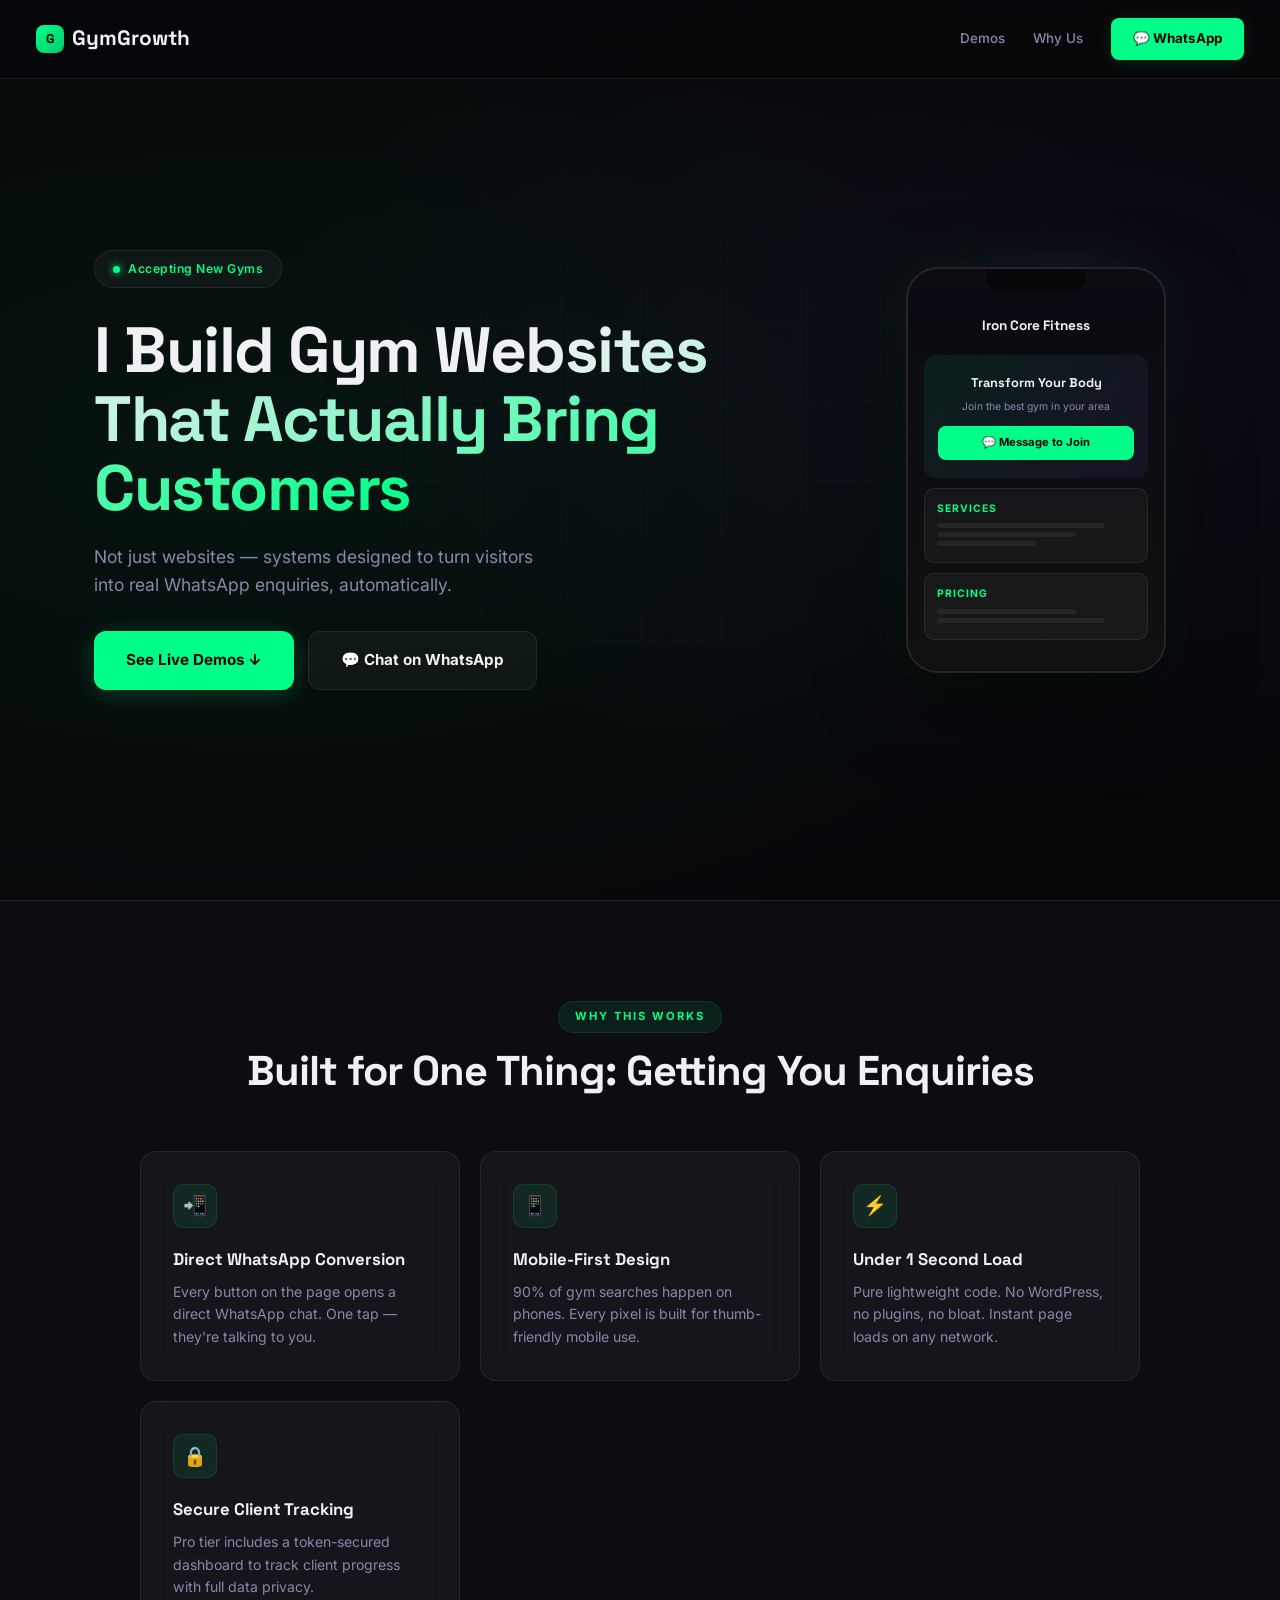
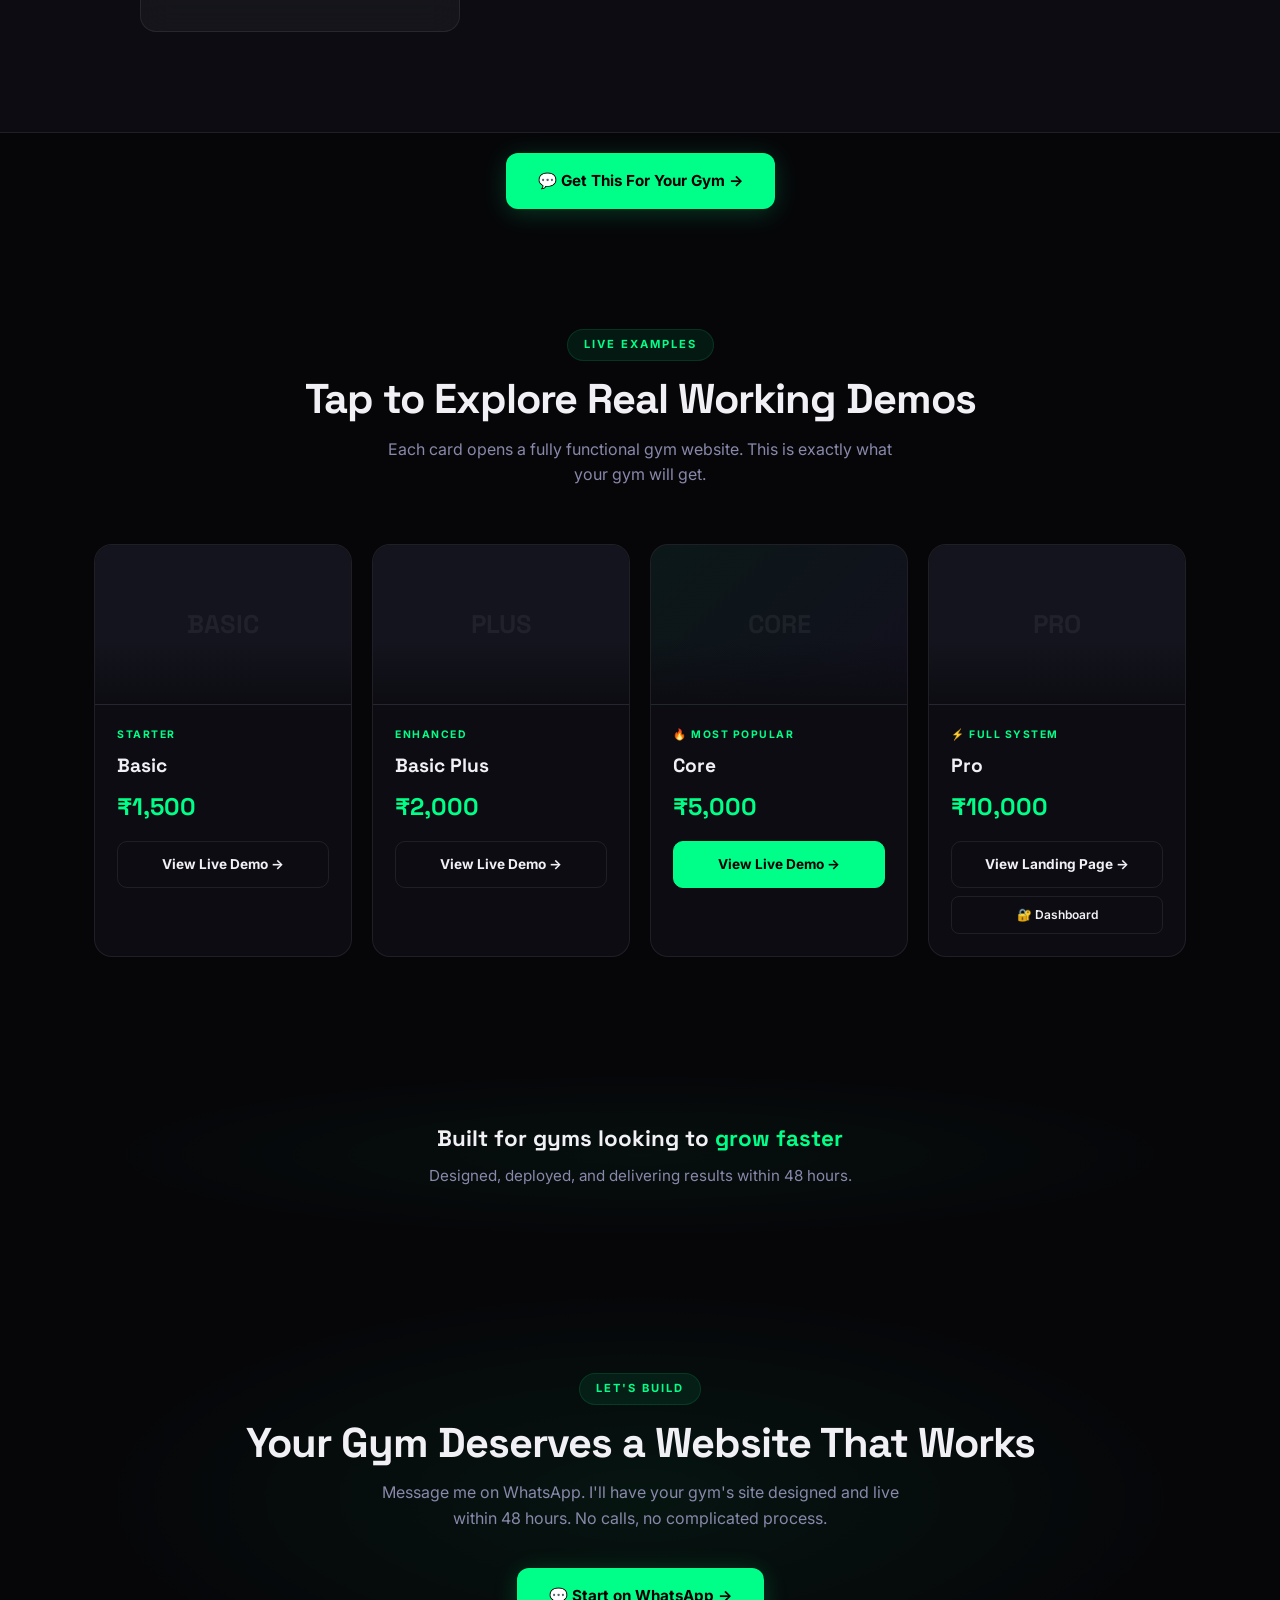
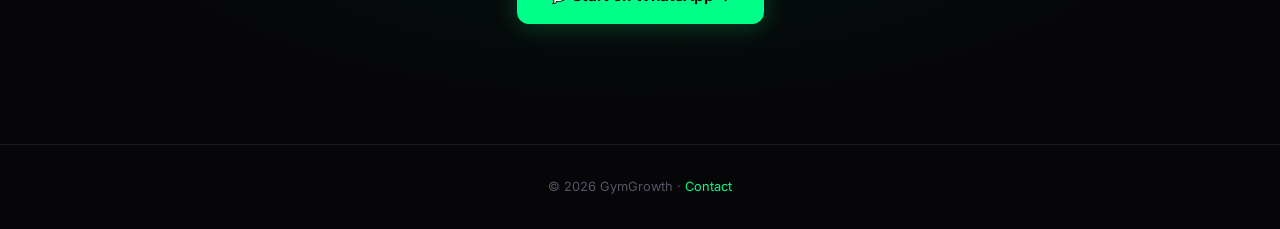
==== commit 8ddddd00: "Premium futuristic agency showcase with glassmorphism and animated phone" ====
--- a/index.html
+++ b/index.html
@@ -3,8 +3,8 @@
 <head>
   <meta charset="UTF-8">
   <meta name="viewport" content="width=device-width, initial-scale=1.0">
-  <title>Gym Growth System — Get More Enquiries Daily</title>
-  <meta name="description" content="Turn gym visitors into WhatsApp leads instantly. High-converting websites built for fitness businesses. Live in 48 hours.">
+  <title>Gym Growth System — Websites That Actually Bring Customers</title>
+  <meta name="description" content="I build high-converting gym websites with WhatsApp integration, lead capture, and client tracking. Live in 48 hours.">
   <link rel="preconnect" href="https://fonts.googleapis.com">
   <link rel="preconnect" href="https://fonts.gstatic.com" crossorigin>
   <link href="https://fonts.googleapis.com/css2?family=Space+Grotesk:wght@400;600;700;800&family=Inter:wght@400;500;600&display=swap" rel="stylesheet">
@@ -13,229 +13,172 @@
 <body>
 
 <!-- NAV -->
-<nav class="nav">
-  <div class="nav-logo">Gym<span>Growth</span></div>
-  <a href="https://wa.me/916360535945?text=I%20want%20a%20gym%20website" target="_blank" class="nav-cta">💬 Chat Now</a>
+<nav class="nav" id="nav">
+  <div class="nav-logo"><span class="mark">G</span> GymGrowth</div>
+  <div class="nav-links">
+    <a href="#showcase">Demos</a>
+    <a href="#value">Why Us</a>
+    <a href="https://wa.me/916360535945?text=I%20want%20a%20gym%20website" target="_blank" class="nav-cta">💬 WhatsApp</a>
+  </div>
 </nav>
 
 <!-- HERO -->
 <section class="hero">
+  <div class="hero-bg"></div>
+  <div class="hero-grid"></div>
+  <div class="particles" id="particles"></div>
   <div class="container">
     <div class="hero-inner">
       <div class="hero-text">
-        <div class="hero-badge"><span class="dot"></span> Now Accepting New Gyms</div>
-        <h1>Get More Gym<br>Enquiries <em>Daily</em></h1>
-        <p class="hero-sub">Turn people viewing your gym into direct WhatsApp leads — instantly. No apps, no forms, just results.</p>
+        <div class="hero-badge"><span class="dot"></span> Accepting New Gyms</div>
+        <h1><span class="grad">I Build Gym Websites That Actually Bring Customers</span></h1>
+        <p class="hero-sub">Not just websites — systems designed to turn visitors into real WhatsApp enquiries, automatically.</p>
         <div class="hero-actions">
-          <a href="https://wa.me/916360535945?text=I%20want%20to%20start%20my%20free%20trial" target="_blank" class="btn-lg btn-green">Start Your Free Trial →</a>
-          <a href="#packages" class="btn-lg btn-outline">See Packages ↓</a>
-        </div>
-      </div>
-      <div class="hero-visual">
-        <div class="hero-mockup">
-          <div class="mockup-bar"><span class="r"></span><span class="y"></span><span class="g"></span></div>
-          <div class="mockup-body">
-            <div class="m-title">Iron Core Fitness</div>
-            <div class="m-bar"></div>
-            <div class="m-bar" style="width:60%"></div>
-            <div class="m-btn">💬 Message Us to Join</div>
+          <a href="#showcase" class="btn-lg btn-neon">See Live Demos ↓</a>
+          <a href="https://wa.me/916360535945?text=Hi%2C%20I%20want%20a%20gym%20website" target="_blank" class="btn-lg btn-glass">💬 Chat on WhatsApp</a>
+        </div>
+      </div>
+      <div class="hero-phone">
+        <div class="phone-glow"></div>
+        <div class="phone-glow phone-glow-purple"></div>
+        <div class="phone-wrap">
+          <div class="phone">
+            <div class="phone-notch"></div>
+            <div class="phone-screen">
+              <div class="ph-header">Iron Core Fitness</div>
+              <div class="ph-hero">
+                <h3>Transform Your Body</h3>
+                <p>Join the best gym in your area</p>
+                <div class="ph-btn">💬 Message to Join</div>
+              </div>
+              <div class="ph-section">
+                <div class="ph-title">Services</div>
+                <div class="ph-bar w85"></div>
+                <div class="ph-bar w70"></div>
+                <div class="ph-bar w50"></div>
+              </div>
+              <div class="ph-section">
+                <div class="ph-title">Pricing</div>
+                <div class="ph-bar w70"></div>
+                <div class="ph-bar w85"></div>
+              </div>
+            </div>
           </div>
         </div>
-        <div class="mockup-glow"></div>
-      </div>
-    </div>
-  </div>
-</section>
-
-<!-- PROBLEM -->
-<section class="problem-section">
+      </div>
+    </div>
+  </div>
+</section>
+
+<!-- VALUE -->
+<section id="value" style="background:var(--bg2);border-top:1px solid var(--glass-border);border-bottom:1px solid var(--glass-border)">
   <div class="container">
     <div class="section-header reveal">
-      <span class="section-label">The Problem</span>
-      <h2 class="section-title">Why Gyms Lose Customers Online</h2>
-    </div>
-    <div class="problem-grid">
-      <div class="problem-card reveal">
-        <div class="icon">👀</div>
-        <h4>People view but don't message</h4>
-        <p>Visitors check your gym on Google or Instagram — then leave without reaching out.</p>
-      </div>
-      <div class="problem-card reveal">
-        <div class="icon">📵</div>
-        <h4>No direct contact option</h4>
-        <p>If your only option is a phone number or email, most people won't bother.</p>
-      </div>
-      <div class="problem-card reveal">
-        <div class="icon">⏳</div>
-        <h4>Interest dies in seconds</h4>
-        <p>A potential member's attention span is 3 seconds. If you don't capture it — it's gone.</p>
-      </div>
-    </div>
-    <div class="problem-fix reveal">✅ Our system fixes this instantly</div>
-  </div>
-</section>
-
-<!-- MID CTA -->
-<div class="cta-block reveal">
-  <div class="container">
-    <a href="https://wa.me/916360535945?text=I%20want%20more%20gym%20enquiries" target="_blank" class="btn-lg btn-green">💬 Get This For Your Gym →</a>
+      <span class="section-label">Why This Works</span>
+      <h2 class="section-title">Built for One Thing: Getting You Enquiries</h2>
+    </div>
+    <div class="value-grid">
+      <div class="glass-card reveal">
+        <div class="icon">📲</div>
+        <h3>Direct WhatsApp Conversion</h3>
+        <p>Every button on the page opens a direct WhatsApp chat. One tap — they're talking to you.</p>
+      </div>
+      <div class="glass-card reveal">
+        <div class="icon">📱</div>
+        <h3>Mobile-First Design</h3>
+        <p>90% of gym searches happen on phones. Every pixel is built for thumb-friendly mobile use.</p>
+      </div>
+      <div class="glass-card reveal">
+        <div class="icon">⚡</div>
+        <h3>Under 1 Second Load</h3>
+        <p>Pure lightweight code. No WordPress, no plugins, no bloat. Instant page loads on any network.</p>
+      </div>
+      <div class="glass-card reveal">
+        <div class="icon">🔒</div>
+        <h3>Secure Client Tracking</h3>
+        <p>Pro tier includes a token-secured dashboard to track client progress with full data privacy.</p>
+      </div>
+    </div>
+  </div>
+</section>
+
+<!-- CTA -->
+<div class="cta-inline reveal">
+  <div class="container">
+    <a href="https://wa.me/916360535945?text=I%20want%20more%20gym%20enquiries" target="_blank" class="btn-lg btn-neon">💬 Get This For Your Gym →</a>
   </div>
 </div>
 
-<!-- SOLUTION -->
-<section>
+<!-- SHOWCASE -->
+<section id="showcase">
   <div class="container">
     <div class="section-header reveal">
-      <span class="section-label">The Solution</span>
-      <h2 class="section-title">A Simple System That Converts Visitors Into Enquiries</h2>
-    </div>
-    <div class="solution-grid">
-      <div class="solution-card reveal">
-        <div class="icon">📲</div>
-        <h4>One-Tap WhatsApp Contact</h4>
-        <p>Visitors tap once and they're chatting with you. No forms, no waiting.</p>
-      </div>
-      <div class="solution-card reveal">
-        <div class="icon">📱</div>
-        <h4>Mobile-First Design</h4>
-        <p>90% of gym searches happen on phones. Every pixel is optimized for thumb-friendly use.</p>
-      </div>
-      <div class="solution-card reveal">
-        <div class="icon">⚡</div>
-        <h4>Loads in Under 1 Second</h4>
-        <p>No WordPress bloat. Pure lightweight code that loads instantly on any network.</p>
-      </div>
-      <div class="solution-card reveal">
-        <div class="icon">🎯</div>
-        <h4>Clear Call-to-Action</h4>
-        <p>Every section guides the visitor toward one goal: messaging you on WhatsApp.</p>
-      </div>
-    </div>
-  </div>
-</section>
-
-<!-- SOCIAL PROOF -->
-<section class="proof-section">
-  <div class="container">
-    <div class="section-header reveal">
-      <span class="section-label">Results</span>
-      <h2 class="section-title">Used By Gyms to Increase Daily Enquiries</h2>
-    </div>
-    <div class="proof-grid">
-      <div class="proof-card reveal">
-        <div class="stars">★★★★★</div>
-        <blockquote>"Within 2 days of going live, I started getting WhatsApp messages from people nearby. Best ₹5,000 I've spent on my gym."</blockquote>
-        <div class="author">— Fitness Studio Owner, Bangalore</div>
-      </div>
-      <div class="proof-card reveal">
-        <div class="stars">★★★★★</div>
-        <blockquote>"I used to rely only on walk-ins. Now people find me on Google and message me directly. My evening batches are full."</blockquote>
-        <div class="author">— Gym Owner, HSR Layout</div>
-      </div>
-    </div>
-    <div class="proof-stat reveal">
-      <div class="big">3x</div>
-      <div class="lbl">Average increase in monthly enquiries after going live</div>
-    </div>
-  </div>
-</section>
-
-<!-- CTA -->
-<div class="cta-block reveal">
-  <div class="container">
-    <a href="https://wa.me/916360535945?text=I%20want%20this%20system%20for%20my%20gym" target="_blank" class="btn-lg btn-green">💬 Chat on WhatsApp — It's Free to Ask →</a>
-  </div>
+      <span class="section-label">Live Examples</span>
+      <h2 class="section-title">Tap to Explore Real Working Demos</h2>
+      <p class="section-sub">Each card opens a fully functional gym website. This is exactly what your gym will get.</p>
+    </div>
+    <div class="showcase-grid">
+      <a href="./basic_1500/" class="showcase-card reveal">
+        <div class="showcase-thumb"><span class="thumb-text">BASIC</span></div>
+        <div class="showcase-body">
+          <div class="showcase-tag">Starter</div>
+          <div class="showcase-name">Basic</div>
+          <div class="showcase-price">₹1,500</div>
+          <div class="showcase-btn">View Live Demo →</div>
+        </div>
+      </a>
+      <a href="./basic_plus_2000/" class="showcase-card reveal">
+        <div class="showcase-thumb"><span class="thumb-text">PLUS</span></div>
+        <div class="showcase-body">
+          <div class="showcase-tag">Enhanced</div>
+          <div class="showcase-name">Basic Plus</div>
+          <div class="showcase-price">₹2,000</div>
+          <div class="showcase-btn">View Live Demo →</div>
+        </div>
+      </a>
+      <a href="./core_5000/" class="showcase-card hot reveal">
+        <div class="showcase-thumb"><span class="thumb-text">CORE</span></div>
+        <div class="showcase-body">
+          <div class="showcase-tag">🔥 Most Popular</div>
+          <div class="showcase-name">Core</div>
+          <div class="showcase-price">₹5,000</div>
+          <div class="showcase-btn">View Live Demo →</div>
+        </div>
+      </a>
+      <div class="showcase-card reveal">
+        <div class="showcase-thumb"><span class="thumb-text">PRO</span></div>
+        <div class="showcase-body">
+          <div class="showcase-tag">⚡ Full System</div>
+          <div class="showcase-name">Pro</div>
+          <div class="showcase-price">₹10,000</div>
+          <a href="./pro_10000/public_site/" class="showcase-btn">View Landing Page →</a>
+          <div class="showcase-links">
+            <a href="./pro_10000/owner_dashboard/">🔐 Dashboard</a>
+          </div>
+        </div>
+      </div>
+    </div>
+  </div>
+</section>
+
+<!-- CREDIBILITY -->
+<div class="cred-bar reveal">
+  <p>Built for gyms looking to <span style="color:var(--neon)">grow faster</span></p>
+  <div class="sub">Designed, deployed, and delivering results within 48 hours.</div>
 </div>
-
-<!-- PACKAGES -->
-<section id="packages">
-  <div class="container">
-    <div class="section-header reveal">
-      <span class="section-label">Live Demos</span>
-      <h2 class="section-title">Pick the Right Package for Your Gym</h2>
-      <p class="section-sub">Each card links to a real, working demo. Tap to see exactly what your gym website will look like.</p>
-    </div>
-    <div class="packages-grid">
-      <div class="pkg-card reveal">
-        <div class="pkg-tag">Starter</div>
-        <div class="pkg-name">Basic</div>
-        <div class="pkg-price">₹1,500</div>
-        <ul class="pkg-list">
-          <li>Single-page design</li>
-          <li>WhatsApp CTA button</li>
-          <li>Contact & map section</li>
-          <li>Mobile responsive</li>
-        </ul>
-        <a href="./basic_1500/" class="pkg-btn">View Live Demo →</a>
-      </div>
-      <div class="pkg-card reveal">
-        <div class="pkg-tag">Enhanced</div>
-        <div class="pkg-name">Basic Plus</div>
-        <div class="pkg-price">₹2,000</div>
-        <ul class="pkg-list">
-          <li>Premium dark theme</li>
-          <li>Social media links</li>
-          <li>Brand identity design</li>
-          <li>Floating WhatsApp button</li>
-        </ul>
-        <a href="./basic_plus_2000/" class="pkg-btn">View Live Demo →</a>
-      </div>
-      <div class="pkg-card hot reveal">
-        <div class="pkg-tag">🔥 Most Popular</div>
-        <div class="pkg-name">Core</div>
-        <div class="pkg-price">₹5,000</div>
-        <ul class="pkg-list">
-          <li>Full conversion engine</li>
-          <li>Social proof sections</li>
-          <li>Google Form lead capture</li>
-          <li>Animated scroll effects</li>
-          <li>Pricing & offers display</li>
-        </ul>
-        <a href="./core_5000/" class="pkg-btn">View Live Demo →</a>
-      </div>
-      <div class="pkg-card reveal">
-        <div class="pkg-tag">⚡ Full System</div>
-        <div class="pkg-name">Pro</div>
-        <div class="pkg-price">₹10,000</div>
-        <ul class="pkg-list">
-          <li>Everything in Core</li>
-          <li>Private owner dashboard</li>
-          <li>Client weight tracker</li>
-          <li>Google Sheets backend</li>
-          <li>Token-secured API</li>
-        </ul>
-        <a href="./pro_10000/public_site/" class="pkg-btn">View Landing Page →</a>
-        <div class="pkg-links">
-          <a href="./pro_10000/owner_dashboard/">🔐 Owner Dashboard</a>
-        </div>
-      </div>
-    </div>
-  </div>
-</section>
-
-<!-- URGENCY -->
-<section>
-  <div class="container">
-    <div class="urgency-bar reveal">
-      <p>⚠️ Limited setup slots available this week</p>
-      <div class="sub">We only take on a few gym projects at a time to ensure quality. Don't wait.</div>
-    </div>
-  </div>
-</section>
 
 <!-- FINAL CTA -->
 <section class="final-cta">
   <div class="container reveal">
-    <span class="section-label">Let's Go</span>
-    <h2 class="section-title">This Is Not Just a Website.<br>It's a System That Gets You Paying Members.</h2>
-    <p class="section-sub" style="margin:0 auto 36px">Message us on WhatsApp right now. We'll have your gym's site designed and live within 48 hours.</p>
-    <a href="https://wa.me/916360535945?text=Hi%2C%20I%20want%20a%20gym%20website.%20Let's%20start!" target="_blank" class="btn-lg btn-green">💬 Start on WhatsApp — Free Consultation →</a>
-  </div>
-</section>
-
-<!-- FOOTER -->
+    <span class="section-label">Let's Build</span>
+    <h2 class="section-title">Your Gym Deserves a Website That Works</h2>
+    <p class="section-sub" style="margin:0 auto 36px">Message me on WhatsApp. I'll have your gym's site designed and live within 48 hours. No calls, no complicated process.</p>
+    <a href="https://wa.me/916360535945?text=Hi%2C%20I%20want%20a%20gym%20website.%20Let's%20start!" target="_blank" class="btn-lg btn-neon">💬 Start on WhatsApp →</a>
+  </div>
+</section>
+
 <footer>
-  <p>© 2026 GymGrowth · <a href="https://wa.me/916360535945">Contact Us</a></p>
+  <p>© 2026 GymGrowth · <a href="https://wa.me/916360535945">Contact</a></p>
 </footer>
 
 <!-- STICKY MOBILE CTA -->
@@ -243,13 +186,25 @@
   <a href="https://wa.me/916360535945?text=I%20want%20a%20gym%20website" target="_blank">💬 Chat on WhatsApp</a>
 </div>
 
-<!-- JS -->
 <script>
-const revealEls = document.querySelectorAll('.reveal');
-const obs = new IntersectionObserver((entries) => {
-  entries.forEach(e => { if(e.isIntersecting){e.target.classList.add('visible');obs.unobserve(e.target)} });
-}, { threshold: 0.12 });
-revealEls.forEach(el => obs.observe(el));
+// Particles
+(function(){
+  const c=document.getElementById('particles');
+  for(let i=0;i<30;i++){
+    const p=document.createElement('div');
+    p.className='particle';
+    p.style.left=Math.random()*100+'%';
+    p.style.animationDuration=(6+Math.random()*10)+'s';
+    p.style.animationDelay=Math.random()*8+'s';
+    p.style.width=p.style.height=(1+Math.random()*3)+'px';
+    c.appendChild(p);
+  }
+})();
+// Scroll reveal
+const ro=new IntersectionObserver(e=>{e.forEach(x=>{if(x.isIntersecting){x.target.classList.add('visible');ro.unobserve(x.target)}})},{threshold:.12});
+document.querySelectorAll('.reveal').forEach(el=>ro.observe(el));
+// Navbar solidify
+window.addEventListener('scroll',()=>{document.getElementById('nav').style.background=scrollY>50?'rgba(6,6,9,.92)':'rgba(6,6,9,.7)'});
 </script>
 
 </body>
--- a/hub-styles.css
+++ b/hub-styles.css
@@ -1,155 +1,176 @@
 *,*::before,*::after{box-sizing:border-box;margin:0;padding:0}
 :root{
-  --bg:#0a0a0a;--bg2:#111;--bg3:#1a1a1a;
-  --white:#fff;--gray:#999;--gray2:#666;
-  --green:#00ff88;--green-dim:rgba(0,255,136,.15);--green-glow:rgba(0,255,136,.25);
-  --red:#ff4444;--red-dim:rgba(255,68,68,.12);
+  --bg:#060609;--bg2:#0c0c12;--bg3:#14141e;
+  --white:#f0f0f5;--gray:#8888aa;--gray2:#555566;
+  --neon:#00ff88;--neon2:#00cc6a;--neon-glow:rgba(0,255,136,.3);--neon-dim:rgba(0,255,136,.08);
+  --purple:#8b5cf6;--blue:#3b82f6;
+  --glass:rgba(255,255,255,.04);--glass-border:rgba(255,255,255,.08);
   --font-h:'Space Grotesk',sans-serif;--font-b:'Inter',sans-serif;
-  --radius:14px;
+  --radius:16px;
 }
 html{scroll-behavior:smooth;overflow-x:hidden}
-body{font-family:var(--font-b);background:var(--bg);color:var(--white);line-height:1.6;overflow-x:hidden}
+body{font-family:var(--font-b);background:var(--bg);color:var(--white);overflow-x:hidden;line-height:1.6}
 a{text-decoration:none;color:inherit}
-::selection{background:var(--green);color:#000}
-img{max-width:100%;display:block}
-.container{max-width:1100px;margin:0 auto;padding:0 24px}
+::selection{background:var(--neon);color:#000}
+.container{max-width:1140px;margin:0 auto;padding:0 24px}
 
-/* NAV */
-.nav{position:fixed;top:0;left:0;right:0;z-index:100;padding:16px 32px;display:flex;align-items:center;justify-content:space-between;
-  background:rgba(10,10,10,.85);backdrop-filter:blur(16px);border-bottom:1px solid rgba(255,255,255,.04)}
-.nav-logo{font-family:var(--font-h);font-size:1.3rem;font-weight:700}
-.nav-logo span{color:var(--green)}
-.nav-cta{padding:10px 24px;background:var(--green);color:#000;border-radius:8px;font-weight:700;font-size:.85rem;transition:all .3s;display:inline-flex;align-items:center;gap:6px}
-.nav-cta:hover{box-shadow:0 6px 30px var(--green-glow);transform:translateY(-2px)}
+/* ===== NAV ===== */
+.nav{position:fixed;top:0;left:0;right:0;z-index:100;padding:18px 36px;display:flex;align-items:center;justify-content:space-between;
+  background:rgba(6,6,9,.7);backdrop-filter:blur(20px);border-bottom:1px solid var(--glass-border);transition:all .3s}
+.nav-logo{font-family:var(--font-h);font-size:1.3rem;font-weight:700;display:flex;align-items:center;gap:8px}
+.nav-logo .mark{width:28px;height:28px;border-radius:8px;background:linear-gradient(135deg,var(--neon),var(--neon2));display:flex;align-items:center;justify-content:center;font-size:.8rem;font-weight:800;color:#000}
+.nav-links{display:flex;gap:28px;align-items:center}
+.nav-links a{font-size:.84rem;font-weight:500;color:var(--gray);transition:color .3s}
+.nav-links a:hover{color:var(--white)}
+.nav-cta{padding:10px 22px!important;background:var(--neon)!important;color:#000!important;border-radius:8px;font-weight:700!important;font-size:.84rem!important;transition:all .3s!important;box-shadow:0 2px 16px rgba(0,255,136,.15)}
+.nav-cta:hover{box-shadow:0 6px 30px var(--neon-glow);transform:translateY(-2px)}
 
-/* HERO */
+/* ===== HERO ===== */
 .hero{min-height:100vh;display:flex;align-items:center;position:relative;padding:120px 0 80px;overflow:hidden}
-.hero::before{content:'';position:absolute;inset:0;background:linear-gradient(180deg,rgba(0,255,136,.03) 0%,transparent 40%)}
-.hero-inner{display:flex;align-items:center;gap:60px;position:relative;z-index:2}
+/* Animated gradient BG */
+.hero-bg{position:absolute;inset:0;z-index:0;
+  background:radial-gradient(ellipse 80% 60% at 20% 50%,rgba(0,255,136,.06),transparent),
+             radial-gradient(ellipse 60% 50% at 80% 40%,rgba(139,92,246,.06),transparent);
+  animation:heroBg 12s ease-in-out infinite alternate}
+@keyframes heroBg{0%{opacity:.8;filter:hue-rotate(0deg)}100%{opacity:1;filter:hue-rotate(15deg)}}
+/* Particles */
+.particles{position:absolute;inset:0;z-index:1;overflow:hidden}
+.particle{position:absolute;width:3px;height:3px;border-radius:50%;background:var(--neon);opacity:0;animation:particleFloat linear infinite}
+@keyframes particleFloat{0%{opacity:0;transform:translateY(100vh) scale(0)}10%{opacity:.6}90%{opacity:.6}100%{opacity:0;transform:translateY(-20vh) scale(1)}}
+/* Grid overlay */
+.hero-grid{position:absolute;inset:0;z-index:1;
+  background-image:linear-gradient(rgba(0,255,136,.03) 1px,transparent 1px),linear-gradient(90deg,rgba(0,255,136,.03) 1px,transparent 1px);
+  background-size:80px 80px;mask-image:radial-gradient(ellipse 50% 50% at 50% 50%,black,transparent)}
+
+.hero-inner{display:flex;align-items:center;gap:60px;position:relative;z-index:5}
 .hero-text{flex:1}
-.hero-badge{display:inline-flex;align-items:center;gap:8px;padding:8px 18px;border-radius:50px;font-size:.78rem;font-weight:600;letter-spacing:.5px;
-  background:var(--green-dim);border:1px solid rgba(0,255,136,.2);color:var(--green);margin-bottom:24px}
-.hero-badge .dot{width:7px;height:7px;border-radius:50%;background:var(--green);animation:pulse 2s infinite}
-@keyframes pulse{0%,100%{opacity:1;transform:scale(1)}50%{opacity:.4;transform:scale(1.4)}}
-.hero h1{font-family:var(--font-h);font-size:clamp(2.4rem,5.5vw,4.2rem);font-weight:800;line-height:1.1;letter-spacing:-1.5px;margin-bottom:20px}
-.hero h1 em{font-style:normal;color:var(--green)}
-.hero-sub{font-size:1.15rem;color:var(--gray);max-width:500px;margin-bottom:32px}
-.hero-actions{display:flex;gap:14px;flex-wrap:wrap}
-.btn-lg{padding:16px 36px;border-radius:12px;font-size:1rem;font-weight:700;transition:all .3s;display:inline-flex;align-items:center;gap:8px}
-.btn-green{background:var(--green);color:#000;box-shadow:0 4px 20px var(--green-glow)}
-.btn-green:hover{box-shadow:0 10px 40px var(--green-glow);transform:translateY(-3px)}
-.btn-outline{border:1px solid rgba(255,255,255,.15);color:var(--white)}
-.btn-outline:hover{border-color:var(--green);color:var(--green)}
-.hero-visual{flex:0 0 380px;position:relative}
-.hero-mockup{background:var(--bg3);border:1px solid rgba(255,255,255,.08);border-radius:20px;overflow:hidden;box-shadow:0 20px 60px rgba(0,0,0,.5)}
-.mockup-bar{height:32px;background:var(--bg2);display:flex;align-items:center;gap:6px;padding:0 12px;border-bottom:1px solid rgba(255,255,255,.05)}
-.mockup-bar span{width:8px;height:8px;border-radius:50%}
-.mockup-bar .r{background:#ff5f57}.mockup-bar .y{background:#ffbd2e}.mockup-bar .g{background:#28c840}
-.mockup-body{padding:20px;text-align:center;min-height:220px;display:flex;flex-direction:column;align-items:center;justify-content:center;gap:12px}
-.mockup-body .m-title{font-family:var(--font-h);font-size:1rem;font-weight:700}
-.mockup-body .m-btn{padding:10px 20px;background:var(--green);color:#000;border-radius:8px;font-size:.8rem;font-weight:700}
-.mockup-body .m-bar{width:80%;height:6px;border-radius:3px;background:var(--bg2)}
-.mockup-glow{position:absolute;width:300px;height:300px;border-radius:50%;background:radial-gradient(circle,rgba(0,255,136,.12),transparent 70%);top:50%;left:50%;transform:translate(-50%,-50%);pointer-events:none}
+.hero-badge{display:inline-flex;align-items:center;gap:8px;padding:8px 18px;border-radius:50px;font-size:.76rem;font-weight:600;letter-spacing:.5px;
+  background:var(--glass);backdrop-filter:blur(12px);border:1px solid var(--glass-border);color:var(--neon);margin-bottom:28px;
+  animation:fadeUp .6s ease both}
+.hero-badge .dot{width:7px;height:7px;border-radius:50%;background:var(--neon);box-shadow:0 0 8px var(--neon);animation:pulse 2s infinite}
+@keyframes pulse{0%,100%{opacity:1;box-shadow:0 0 8px var(--neon)}50%{opacity:.4;box-shadow:0 0 16px var(--neon)}}
+.hero h1{font-family:var(--font-h);font-size:clamp(2.4rem,5vw,4rem);font-weight:800;line-height:1.08;letter-spacing:-1.5px;margin-bottom:20px;
+  animation:fadeUp .6s .15s ease both}
+.hero h1 .grad{background:linear-gradient(135deg,var(--white) 30%,var(--neon));-webkit-background-clip:text;-webkit-text-fill-color:transparent;background-clip:text}
+.hero-sub{font-size:1.1rem;color:var(--gray);max-width:460px;margin-bottom:32px;animation:fadeUp .6s .3s ease both}
+.hero-actions{display:flex;gap:14px;flex-wrap:wrap;animation:fadeUp .6s .45s ease both}
+.btn-lg{padding:16px 32px;border-radius:12px;font-size:.95rem;font-weight:700;transition:all .3s;display:inline-flex;align-items:center;gap:8px;position:relative}
+.btn-neon{background:var(--neon);color:#000;box-shadow:0 4px 24px rgba(0,255,136,.2)}
+.btn-neon:hover{box-shadow:0 8px 40px var(--neon-glow);transform:translateY(-3px)}
+/* Glow pulse on primary CTA */
+.btn-neon::after{content:'';position:absolute;inset:-3px;border-radius:14px;background:var(--neon);opacity:0;z-index:-1;animation:glowPulse 2.5s ease-in-out infinite}
+@keyframes glowPulse{0%,100%{opacity:0;transform:scale(1)}50%{opacity:.15;transform:scale(1.04)}}
+.btn-glass{background:var(--glass);backdrop-filter:blur(12px);border:1px solid var(--glass-border);color:var(--white)}
+.btn-glass:hover{border-color:var(--neon);color:var(--neon);transform:translateY(-3px)}
+@keyframes fadeUp{from{opacity:0;transform:translateY(24px)}to{opacity:1;transform:translateY(0)}}
 
-/* SECTION COMMON */
+/* ===== PHONE MOCKUP ===== */
+.hero-phone{flex:0 0 300px;position:relative;animation:fadeUp .6s .5s ease both}
+.phone-wrap{animation:phoneFloat 5s ease-in-out infinite}
+@keyframes phoneFloat{0%,100%{transform:translateY(0) rotate(-2deg)}50%{transform:translateY(-14px) rotate(1deg)}}
+.phone{width:260px;margin:0 auto;border-radius:32px;border:2px solid rgba(255,255,255,.1);background:var(--bg2);overflow:hidden;box-shadow:0 30px 80px rgba(0,0,0,.6),0 0 60px rgba(0,255,136,.08);position:relative}
+.phone-notch{width:100px;height:22px;background:var(--bg);border-radius:0 0 14px 14px;margin:0 auto;position:relative;z-index:2}
+.phone-screen{padding:16px;min-height:380px;display:flex;flex-direction:column;gap:10px;background:linear-gradient(180deg,#0a0a12 0%,#111 100%)}
+.ph-header{font-family:var(--font-h);font-size:.85rem;font-weight:700;text-align:center;padding:8px 0}
+.ph-hero{background:linear-gradient(135deg,rgba(0,255,136,.08),rgba(139,92,246,.08));border-radius:12px;padding:18px 14px;text-align:center}
+.ph-hero h3{font-family:var(--font-h);font-size:.8rem;font-weight:700;margin-bottom:6px}
+.ph-hero p{font-size:.65rem;color:var(--gray);margin-bottom:10px}
+.ph-btn{display:block;padding:8px;background:var(--neon);color:#000;border-radius:8px;font-size:.7rem;font-weight:700;text-align:center}
+.ph-section{background:var(--glass);border:1px solid var(--glass-border);border-radius:10px;padding:12px}
+.ph-section .ph-title{font-size:.65rem;font-weight:700;color:var(--neon);text-transform:uppercase;letter-spacing:1px;margin-bottom:6px}
+.ph-bar{height:5px;border-radius:3px;background:rgba(255,255,255,.06);margin-bottom:4px}
+.ph-bar.w70{width:70%}.ph-bar.w50{width:50%}.ph-bar.w85{width:85%}
+.phone-glow{position:absolute;width:300px;height:300px;border-radius:50%;top:50%;left:50%;transform:translate(-50%,-50%);
+  background:radial-gradient(circle,rgba(0,255,136,.1),transparent 70%);pointer-events:none;z-index:0}
+.phone-glow-purple{background:radial-gradient(circle,rgba(139,92,246,.08),transparent 70%);top:20%;left:60%}
+
+/* ===== SECTION COMMON ===== */
 section{padding:100px 0;position:relative}
-.section-label{display:inline-block;font-size:.7rem;font-weight:700;text-transform:uppercase;letter-spacing:2px;color:var(--green);
-  padding:6px 16px;border-radius:50px;background:var(--green-dim);border:1px solid rgba(0,255,136,.15);margin-bottom:14px}
-.section-title{font-family:var(--font-h);font-size:clamp(1.8rem,3.5vw,2.8rem);font-weight:800;letter-spacing:-1px;margin-bottom:16px;line-height:1.15}
-.section-sub{color:var(--gray);font-size:1rem;max-width:550px}
+.section-label{display:inline-block;font-size:.7rem;font-weight:700;text-transform:uppercase;letter-spacing:2px;color:var(--neon);
+  padding:6px 16px;border-radius:50px;background:var(--neon-dim);border:1px solid rgba(0,255,136,.12);margin-bottom:14px}
+.section-title{font-family:var(--font-h);font-size:clamp(1.8rem,3.5vw,2.6rem);font-weight:800;letter-spacing:-1px;margin-bottom:14px;line-height:1.15}
+.section-sub{color:var(--gray);font-size:1rem;max-width:520px}
 .section-header{text-align:center;margin-bottom:56px}
 .section-header .section-sub{margin:0 auto}
-.reveal{opacity:0;transform:translateY(30px);transition:all .7s ease}
+.reveal{opacity:0;transform:translateY(30px);transition:all .6s cubic-bezier(.23,1,.32,1)}
 .reveal.visible{opacity:1;transform:translateY(0)}
 
-/* PROBLEM */
-.problem-section{background:var(--bg2);border-top:1px solid rgba(255,255,255,.04);border-bottom:1px solid rgba(255,255,255,.04)}
-.problem-grid{display:grid;grid-template-columns:repeat(auto-fit,minmax(280px,1fr));gap:20px;max-width:900px;margin:0 auto 40px}
-.problem-card{background:var(--bg);border:1px solid rgba(255,68,68,.1);border-radius:var(--radius);padding:28px;position:relative;overflow:hidden}
-.problem-card::before{content:'';position:absolute;top:0;left:0;right:0;height:2px;background:linear-gradient(90deg,transparent,var(--red),transparent);opacity:.5}
-.problem-card .icon{font-size:1.6rem;margin-bottom:12px}
-.problem-card h4{font-family:var(--font-h);font-size:1rem;font-weight:700;margin-bottom:6px}
-.problem-card p{color:var(--gray);font-size:.88rem}
-.problem-fix{text-align:center;font-family:var(--font-h);font-size:1.3rem;font-weight:700;color:var(--green);padding:20px;
-  background:var(--green-dim);border:1px solid rgba(0,255,136,.15);border-radius:var(--radius);max-width:600px;margin:0 auto}
+/* ===== GLASS CARDS ===== */
+.glass-card{background:var(--glass);backdrop-filter:blur(16px);border:1px solid var(--glass-border);border-radius:var(--radius);padding:32px;
+  transition:all .4s cubic-bezier(.23,1,.32,1);position:relative;overflow:hidden}
+.glass-card:hover{border-color:rgba(0,255,136,.25);transform:translateY(-6px);box-shadow:0 20px 60px rgba(0,0,0,.3)}
+.glass-card::before{content:'';position:absolute;top:0;left:0;right:0;height:1px;
+  background:linear-gradient(90deg,transparent,rgba(0,255,136,.3),transparent);opacity:0;transition:opacity .4s}
+.glass-card:hover::before{opacity:1}
+.glass-card .icon{width:44px;height:44px;border-radius:10px;display:flex;align-items:center;justify-content:center;font-size:1.2rem;
+  background:var(--neon-dim);border:1px solid rgba(0,255,136,.12);margin-bottom:18px}
+.glass-card h3{font-family:var(--font-h);font-size:1.05rem;font-weight:700;margin-bottom:8px}
+.glass-card p{color:var(--gray);font-size:.88rem}
 
-/* SOLUTION */
-.solution-grid{display:grid;grid-template-columns:repeat(auto-fit,minmax(240px,1fr));gap:20px;max-width:1000px;margin:0 auto}
-.solution-card{background:var(--bg2);border:1px solid rgba(255,255,255,.06);border-radius:var(--radius);padding:28px;transition:all .3s}
-.solution-card:hover{border-color:rgba(0,255,136,.3);transform:translateY(-4px)}
-.solution-card .icon{width:44px;height:44px;border-radius:10px;display:flex;align-items:center;justify-content:center;font-size:1.2rem;
-  background:var(--green-dim);margin-bottom:16px}
-.solution-card h4{font-family:var(--font-h);font-size:1rem;font-weight:700;margin-bottom:6px}
-.solution-card p{color:var(--gray);font-size:.85rem}
+/* ===== VALUE GRID ===== */
+.value-grid{display:grid;grid-template-columns:repeat(auto-fit,minmax(260px,1fr));gap:20px;max-width:1000px;margin:0 auto}
 
-/* SOCIAL PROOF */
-.proof-section{background:var(--bg2)}
-.proof-grid{display:grid;grid-template-columns:repeat(auto-fit,minmax(300px,1fr));gap:20px;max-width:900px;margin:0 auto}
-.proof-card{background:var(--bg);border:1px solid rgba(255,255,255,.06);border-radius:var(--radius);padding:28px}
-.proof-card .stars{color:#ffbb33;font-size:1rem;margin-bottom:12px;letter-spacing:2px}
-.proof-card blockquote{font-size:.95rem;line-height:1.7;margin-bottom:14px;font-style:italic;color:rgba(255,255,255,.9)}
-.proof-card .author{font-size:.8rem;color:var(--gray);font-weight:600}
-.proof-stat{text-align:center;margin-top:48px}
-.proof-stat .big{font-family:var(--font-h);font-size:3rem;font-weight:800;color:var(--green)}
-.proof-stat .lbl{font-size:.85rem;color:var(--gray)}
+/* ===== SHOWCASE ===== */
+.showcase-grid{display:grid;grid-template-columns:repeat(auto-fit,minmax(250px,1fr));gap:20px;max-width:1100px;margin:0 auto}
+.showcase-card{background:var(--bg2);border:1px solid var(--glass-border);border-radius:18px;overflow:hidden;transition:all .4s;position:relative}
+.showcase-card:hover{border-color:rgba(0,255,136,.3);transform:translateY(-6px) scale(1.01);box-shadow:0 20px 50px rgba(0,0,0,.4)}
+.showcase-thumb{height:160px;background:var(--bg3);display:flex;align-items:center;justify-content:center;overflow:hidden;position:relative;
+  border-bottom:1px solid var(--glass-border)}
+.showcase-thumb .thumb-text{font-family:var(--font-h);font-size:1.6rem;font-weight:800;color:rgba(255,255,255,.06)}
+.showcase-thumb::after{content:'';position:absolute;inset:0;background:linear-gradient(180deg,transparent 60%,var(--bg2));pointer-events:none}
+.showcase-card.hot .showcase-thumb{background:linear-gradient(135deg,rgba(0,255,136,.05),rgba(139,92,246,.05))}
+.showcase-body{padding:22px}
+.showcase-tag{font-size:.65rem;font-weight:700;text-transform:uppercase;letter-spacing:1.5px;color:var(--neon);margin-bottom:8px}
+.showcase-name{font-family:var(--font-h);font-size:1.2rem;font-weight:800;margin-bottom:6px}
+.showcase-price{font-family:var(--font-h);font-size:1.5rem;font-weight:800;color:var(--neon);margin-bottom:14px}
+.showcase-price span{font-size:.8rem;font-weight:400;color:var(--gray)}
+.showcase-btn{display:block;padding:12px;border-radius:10px;text-align:center;font-weight:700;font-size:.85rem;transition:all .3s;
+  border:1px solid var(--glass-border);color:var(--white)}
+.showcase-btn:hover{background:var(--neon);color:#000;border-color:var(--neon)}
+.showcase-card.hot .showcase-btn{background:var(--neon);color:#000;border-color:var(--neon)}
+.showcase-card.hot .showcase-btn:hover{box-shadow:0 8px 30px var(--neon-glow)}
+.showcase-links{display:flex;gap:8px;margin-top:8px}
+.showcase-links a{flex:1;padding:8px;border-radius:8px;text-align:center;font-size:.75rem;font-weight:600;border:1px solid var(--glass-border);transition:all .3s}
+.showcase-links a:hover{border-color:var(--neon);color:var(--neon)}
 
-/* URGENCY */
-.urgency-bar{text-align:center;padding:32px 24px;background:var(--red-dim);border:1px solid rgba(255,68,68,.2);border-radius:var(--radius);max-width:700px;margin:0 auto}
-.urgency-bar p{font-family:var(--font-h);font-size:1.2rem;font-weight:700;color:var(--red);margin-bottom:12px}
-.urgency-bar .sub{font-size:.9rem;color:var(--gray)}
+/* ===== CREDIBILITY ===== */
+.cred-bar{text-align:center;padding:64px 24px;position:relative}
+.cred-bar::before{content:'';position:absolute;inset:0;background:radial-gradient(ellipse at center,rgba(0,255,136,.04),transparent 60%)}
+.cred-bar p{font-family:var(--font-h);font-size:1.4rem;font-weight:700;position:relative}
+.cred-bar .sub{color:var(--gray);font-size:.95rem;margin-top:8px;position:relative}
 
-/* CTA BLOCK */
-.cta-block{text-align:center;padding:24px 0}
-.cta-block .btn-lg{margin:0 auto}
+/* ===== CTA SECTION ===== */
+.final-cta{text-align:center;padding:120px 0;position:relative}
+.final-cta::before{content:'';position:absolute;inset:0;
+  background:radial-gradient(ellipse at center,rgba(0,255,136,.06),transparent 60%)}
+.final-cta *{position:relative;z-index:1}
+.cta-inline{text-align:center;padding:20px 0}
 
-/* FINAL CTA */
-.final-cta{text-align:center;position:relative;padding:120px 0}
-.final-cta::before{content:'';position:absolute;inset:0;background:radial-gradient(ellipse at center,rgba(0,255,136,.06),transparent 70%)}
-.final-cta *{position:relative;z-index:1}
-.final-cta .section-title{margin-bottom:16px}
+/* ===== STICKY MOBILE ===== */
+.sticky-cta{display:none;position:fixed;bottom:0;left:0;right:0;z-index:200;padding:12px 16px;
+  background:rgba(6,6,9,.95);backdrop-filter:blur(14px);border-top:1px solid rgba(0,255,136,.12)}
+.sticky-cta a{display:flex;align-items:center;justify-content:center;gap:8px;width:100%;padding:16px;background:var(--neon);color:#000;
+  border-radius:12px;font-weight:800;font-size:1rem;box-shadow:0 4px 24px rgba(0,255,136,.2)}
 
-/* PACKAGES */
-.packages-grid{display:grid;grid-template-columns:repeat(auto-fit,minmax(250px,1fr));gap:20px;max-width:1100px;margin:0 auto}
-.pkg-card{background:var(--bg2);border:1px solid rgba(255,255,255,.06);border-radius:16px;padding:32px 24px;display:flex;flex-direction:column;transition:all .4s;position:relative;overflow:hidden}
-.pkg-card:hover{border-color:rgba(0,255,136,.3);transform:translateY(-6px);box-shadow:0 16px 50px rgba(0,0,0,.4)}
-.pkg-card.hot{border-color:rgba(0,255,136,.3)}
-.pkg-card.hot::before{content:'';position:absolute;top:0;left:0;right:0;height:3px;background:linear-gradient(90deg,var(--green),#00cc66)}
-.pkg-tag{font-size:.68rem;font-weight:700;text-transform:uppercase;letter-spacing:1.5px;color:var(--green);margin-bottom:12px}
-.pkg-name{font-family:var(--font-h);font-size:1.4rem;font-weight:800;margin-bottom:6px}
-.pkg-price{font-family:var(--font-h);font-size:2rem;font-weight:800;color:var(--green);margin-bottom:16px}
-.pkg-price span{font-size:.85rem;font-weight:400;color:var(--gray)}
-.pkg-list{list-style:none;margin-bottom:24px;flex-grow:1}
-.pkg-list li{padding:7px 0;font-size:.85rem;color:var(--gray);display:flex;align-items:center;gap:8px}
-.pkg-list li::before{content:'✓';color:var(--green);font-weight:700;font-size:.75rem}
-.pkg-btn{display:block;padding:14px;border-radius:10px;text-align:center;font-weight:700;font-size:.88rem;transition:all .3s;border:1px solid rgba(255,255,255,.1);color:var(--white)}
-.pkg-btn:hover{background:var(--green);color:#000;border-color:var(--green)}
-.pkg-card.hot .pkg-btn{background:var(--green);color:#000;border-color:var(--green)}
-.pkg-card.hot .pkg-btn:hover{box-shadow:0 8px 30px var(--green-glow)}
-.pkg-links{display:flex;gap:8px;margin-top:10px}
-.pkg-links a{flex:1;padding:9px;border-radius:8px;text-align:center;font-size:.78rem;font-weight:600;border:1px solid rgba(255,255,255,.08);transition:all .3s}
-.pkg-links a:hover{border-color:var(--green);color:var(--green)}
+/* ===== FOOTER ===== */
+footer{padding:32px 24px;text-align:center;border-top:1px solid var(--glass-border)}
+footer p{color:var(--gray2);font-size:.8rem}
+footer a{color:var(--neon)}
 
-/* STICKY MOBILE CTA */
-.sticky-cta{display:none;position:fixed;bottom:0;left:0;right:0;z-index:200;padding:12px 16px;
-  background:rgba(10,10,10,.95);backdrop-filter:blur(12px);border-top:1px solid rgba(0,255,136,.15)}
-.sticky-cta a{display:flex;align-items:center;justify-content:center;gap:8px;width:100%;padding:16px;background:var(--green);color:#000;
-  border-radius:12px;font-weight:800;font-size:1rem;box-shadow:0 4px 20px var(--green-glow)}
-
-/* FOOTER */
-footer{padding:32px 24px;text-align:center;border-top:1px solid rgba(255,255,255,.04)}
-footer p{color:var(--gray2);font-size:.8rem}
-footer a{color:var(--green)}
-
-/* RESPONSIVE */
+/* ===== RESPONSIVE ===== */
 @media(max-width:768px){
-  .nav{padding:14px 16px}
+  .nav{padding:14px 16px}.nav-links{display:none}
   .hero{padding:100px 0 60px}
   .hero-inner{flex-direction:column;text-align:center}
   .hero-sub{margin:0 auto 32px}
   .hero-actions{justify-content:center}
-  .hero-visual{flex:auto;width:100%;max-width:320px}
-  section{padding:72px 0}
+  .hero-phone{flex:auto;width:100%;max-width:240px}
+  .phone{width:220px}
+  .phone-screen{min-height:300px}
+  section{padding:64px 0}
   .sticky-cta{display:block}
-  .packages-grid{grid-template-columns:1fr}
+  .particles .particle{display:none}
+  .hero-bg{animation:none}
+  .showcase-grid{grid-template-columns:1fr}
 }
 @media(prefers-reduced-motion:reduce){*{animation-duration:.01ms!important;transition-duration:.01ms!important}}
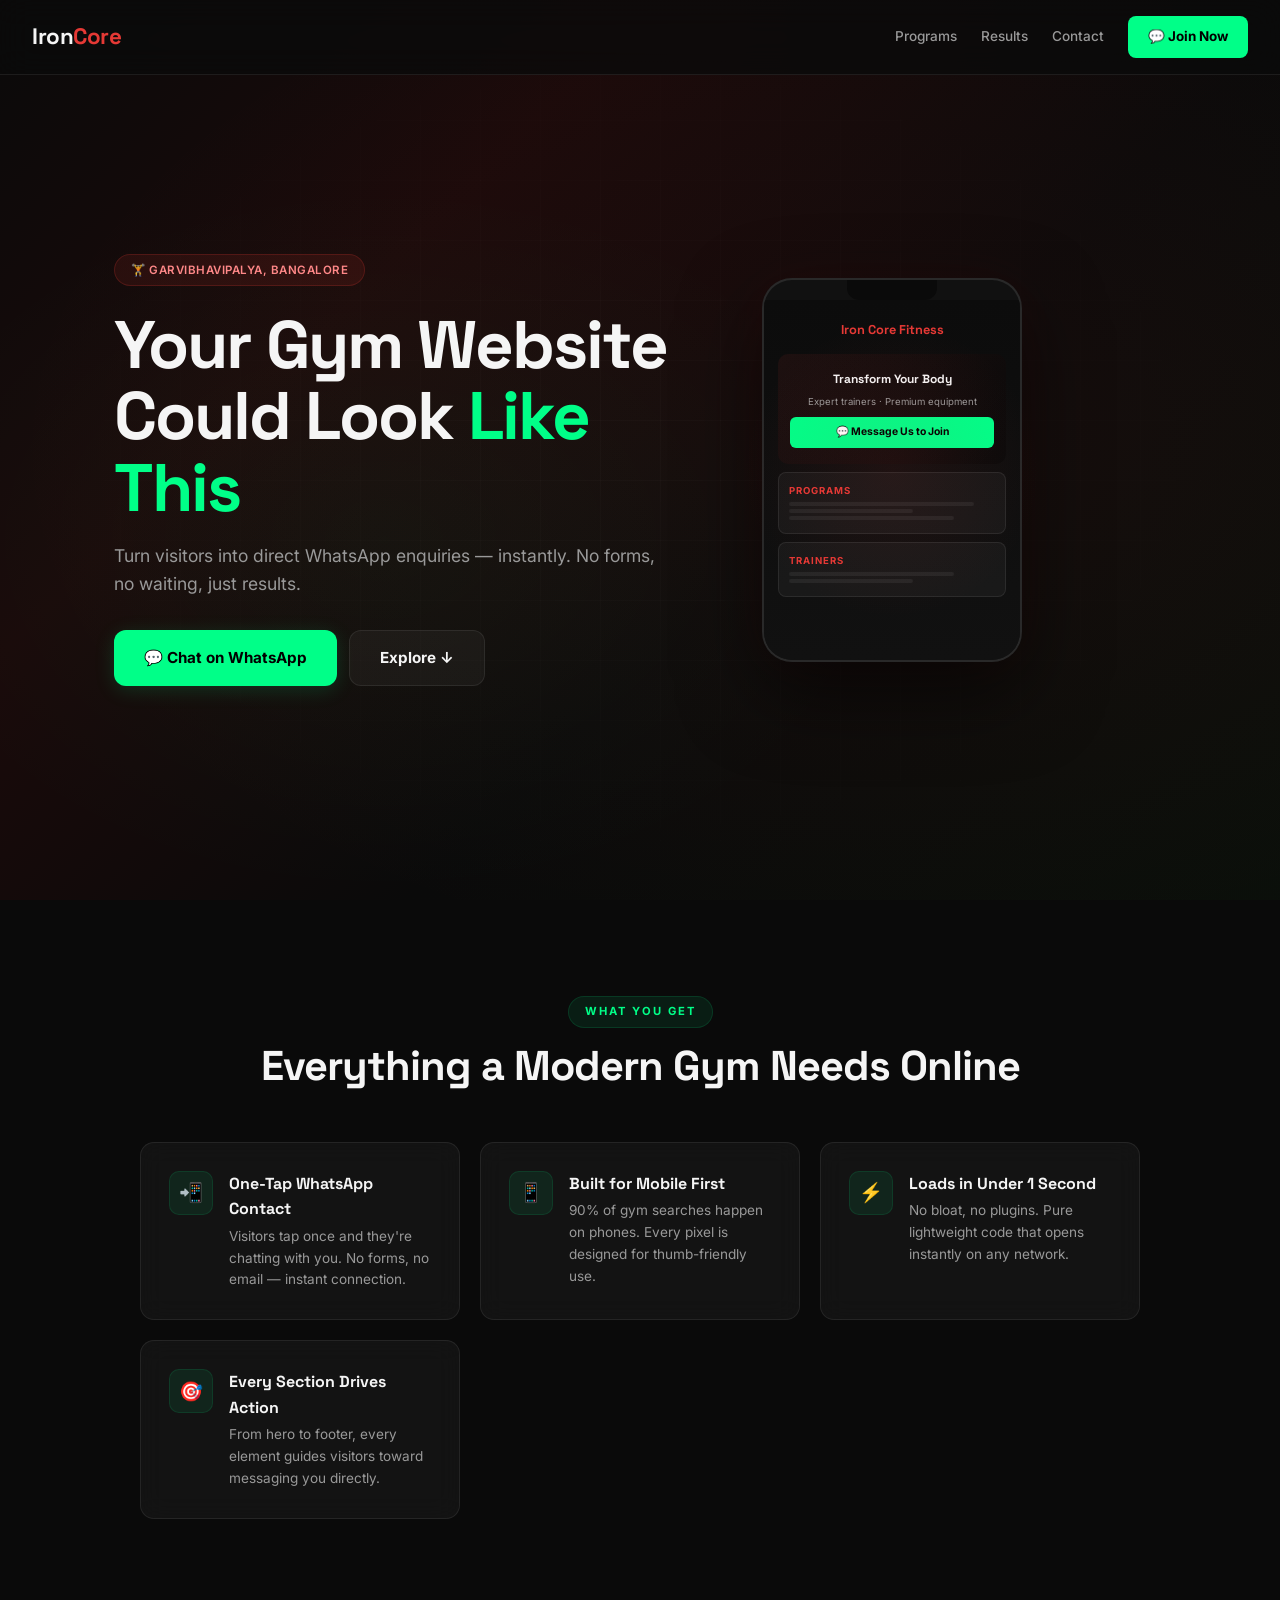
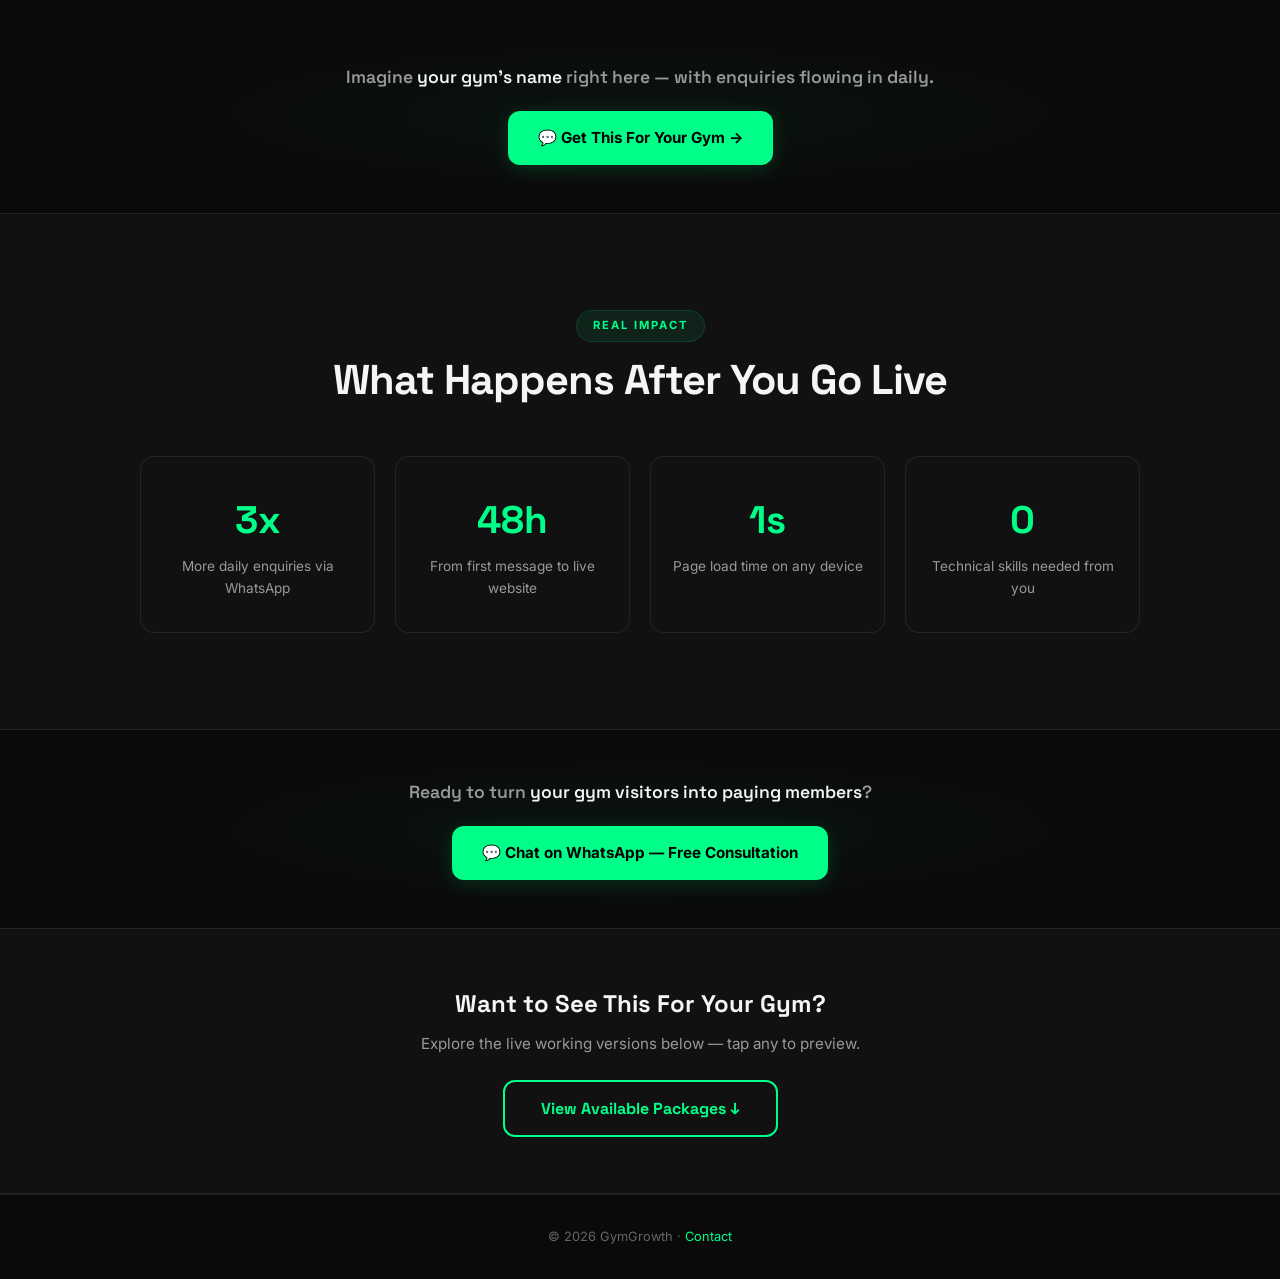
==== commit 2563d2b3: "Demo-first experience: gym feel first, pricing hidden until toggle" ====
--- a/index.html
+++ b/index.html
@@ -3,8 +3,8 @@
 <head>
   <meta charset="UTF-8">
   <meta name="viewport" content="width=device-width, initial-scale=1.0">
-  <title>Gym Growth System — Websites That Actually Bring Customers</title>
-  <meta name="description" content="I build high-converting gym websites with WhatsApp integration, lead capture, and client tracking. Live in 48 hours.">
+  <title>Iron Core Fitness — Transform Your Body, Transform Your Life</title>
+  <meta name="description" content="Join the best gym in your area. Expert trainers, premium equipment, real results. Message us on WhatsApp to start your free trial.">
   <link rel="preconnect" href="https://fonts.googleapis.com">
   <link rel="preconnect" href="https://fonts.gstatic.com" crossorigin>
   <link href="https://fonts.googleapis.com/css2?family=Space+Grotesk:wght@400;600;700;800&family=Inter:wght@400;500;600&display=swap" rel="stylesheet">
@@ -12,55 +12,57 @@
 </head>
 <body>
 
-<!-- NAV -->
-<nav class="nav" id="nav">
-  <div class="nav-logo"><span class="mark">G</span> GymGrowth</div>
+<!-- NAV — feels like a real gym site -->
+<nav class="nav">
+  <div class="nav-brand">Iron<span>Core</span></div>
   <div class="nav-links">
-    <a href="#showcase">Demos</a>
-    <a href="#value">Why Us</a>
-    <a href="https://wa.me/916360535945?text=I%20want%20a%20gym%20website" target="_blank" class="nav-cta">💬 WhatsApp</a>
+    <a href="#programs">Programs</a>
+    <a href="#results">Results</a>
+    <a href="#contact">Contact</a>
+    <a href="https://wa.me/916360535945?text=I%20want%20to%20join%20the%20gym" target="_blank" class="nav-wa">💬 Join Now</a>
   </div>
 </nav>
 
-<!-- HERO -->
+<!-- HERO — full gym experience -->
 <section class="hero">
   <div class="hero-bg"></div>
+  <div class="hero-overlay"></div>
   <div class="hero-grid"></div>
-  <div class="particles" id="particles"></div>
-  <div class="container">
-    <div class="hero-inner">
-      <div class="hero-text">
-        <div class="hero-badge"><span class="dot"></span> Accepting New Gyms</div>
-        <h1><span class="grad">I Build Gym Websites That Actually Bring Customers</span></h1>
-        <p class="hero-sub">Not just websites — systems designed to turn visitors into real WhatsApp enquiries, automatically.</p>
-        <div class="hero-actions">
-          <a href="#showcase" class="btn-lg btn-neon">See Live Demos ↓</a>
-          <a href="https://wa.me/916360535945?text=Hi%2C%20I%20want%20a%20gym%20website" target="_blank" class="btn-lg btn-glass">💬 Chat on WhatsApp</a>
-        </div>
-      </div>
-      <div class="hero-phone">
-        <div class="phone-glow"></div>
-        <div class="phone-glow phone-glow-purple"></div>
-        <div class="phone-wrap">
-          <div class="phone">
-            <div class="phone-notch"></div>
-            <div class="phone-screen">
-              <div class="ph-header">Iron Core Fitness</div>
-              <div class="ph-hero">
-                <h3>Transform Your Body</h3>
-                <p>Join the best gym in your area</p>
-                <div class="ph-btn">💬 Message to Join</div>
-              </div>
-              <div class="ph-section">
-                <div class="ph-title">Services</div>
-                <div class="ph-bar w85"></div>
-                <div class="ph-bar w70"></div>
-                <div class="ph-bar w50"></div>
-              </div>
-              <div class="ph-section">
-                <div class="ph-title">Pricing</div>
-                <div class="ph-bar w70"></div>
-                <div class="ph-bar w85"></div>
+  <div class="hero-content">
+    <div class="container">
+      <div class="hero-inner">
+        <div class="hero-text">
+          <div class="hero-tag">🏋️ Garvibhavipalya, Bangalore</div>
+          <h1>Your Gym Website<br>Could Look <em>Like This</em></h1>
+          <p class="hero-sub">Turn visitors into direct WhatsApp enquiries — instantly. No forms, no waiting, just results.</p>
+          <div class="hero-btns">
+            <a href="https://wa.me/916360535945?text=I%20want%20to%20start%20my%20free%20trial" target="_blank" class="btn btn-accent">💬 Chat on WhatsApp</a>
+            <a href="#programs" class="btn btn-ghost">Explore ↓</a>
+          </div>
+        </div>
+        <div class="hero-visual">
+          <div class="phone-glow"></div>
+          <div class="phone-float">
+            <div class="phone">
+              <div class="phone-notch"></div>
+              <div class="phone-screen">
+                <div class="ps-head">Iron Core Fitness</div>
+                <div class="ps-hero">
+                  <h3>Transform Your Body</h3>
+                  <p>Expert trainers · Premium equipment</p>
+                  <div class="ps-btn">💬 Message Us to Join</div>
+                </div>
+                <div class="ps-section">
+                  <div class="ps-label">Programs</div>
+                  <div class="ps-bar w90"></div>
+                  <div class="ps-bar w60"></div>
+                  <div class="ps-bar w80"></div>
+                </div>
+                <div class="ps-section">
+                  <div class="ps-label">Trainers</div>
+                  <div class="ps-bar w80"></div>
+                  <div class="ps-bar w60"></div>
+                </div>
               </div>
             </div>
           </div>
@@ -70,110 +72,147 @@
   </div>
 </section>
 
-<!-- VALUE -->
-<section id="value" style="background:var(--bg2);border-top:1px solid var(--glass-border);border-bottom:1px solid var(--glass-border)">
+<!-- FEATURES — gym-focused, no sales -->
+<section id="programs">
   <div class="container">
-    <div class="section-header reveal">
-      <span class="section-label">Why This Works</span>
-      <h2 class="section-title">Built for One Thing: Getting You Enquiries</h2>
-    </div>
-    <div class="value-grid">
-      <div class="glass-card reveal">
-        <div class="icon">📲</div>
-        <h3>Direct WhatsApp Conversion</h3>
-        <p>Every button on the page opens a direct WhatsApp chat. One tap — they're talking to you.</p>
-      </div>
-      <div class="glass-card reveal">
-        <div class="icon">📱</div>
-        <h3>Mobile-First Design</h3>
-        <p>90% of gym searches happen on phones. Every pixel is built for thumb-friendly mobile use.</p>
-      </div>
-      <div class="glass-card reveal">
-        <div class="icon">⚡</div>
-        <h3>Under 1 Second Load</h3>
-        <p>Pure lightweight code. No WordPress, no plugins, no bloat. Instant page loads on any network.</p>
-      </div>
-      <div class="glass-card reveal">
-        <div class="icon">🔒</div>
-        <h3>Secure Client Tracking</h3>
-        <p>Pro tier includes a token-secured dashboard to track client progress with full data privacy.</p>
-      </div>
-    </div>
-  </div>
-</section>
-
-<!-- CTA -->
-<div class="cta-inline reveal">
+    <div class="sec-header reveal">
+      <span class="sec-label">What You Get</span>
+      <h2 class="sec-title">Everything a Modern Gym Needs Online</h2>
+    </div>
+    <div class="feat-grid">
+      <div class="feat-card reveal">
+        <div class="feat-icon">📲</div>
+        <div>
+          <h3>One-Tap WhatsApp Contact</h3>
+          <p>Visitors tap once and they're chatting with you. No forms, no email — instant connection.</p>
+        </div>
+      </div>
+      <div class="feat-card reveal">
+        <div class="feat-icon">📱</div>
+        <div>
+          <h3>Built for Mobile First</h3>
+          <p>90% of gym searches happen on phones. Every pixel is designed for thumb-friendly use.</p>
+        </div>
+      </div>
+      <div class="feat-card reveal">
+        <div class="feat-icon">⚡</div>
+        <div>
+          <h3>Loads in Under 1 Second</h3>
+          <p>No bloat, no plugins. Pure lightweight code that opens instantly on any network.</p>
+        </div>
+      </div>
+      <div class="feat-card reveal">
+        <div class="feat-icon">🎯</div>
+        <div>
+          <h3>Every Section Drives Action</h3>
+          <p>From hero to footer, every element guides visitors toward messaging you directly.</p>
+        </div>
+      </div>
+    </div>
+  </div>
+</section>
+
+<!-- CTA BAND -->
+<div class="cta-band reveal">
+  <p>Imagine <em>your gym's name</em> right here — with enquiries flowing in daily.</p>
+  <a href="https://wa.me/916360535945?text=I%20want%20this%20for%20my%20gym" target="_blank" class="btn btn-accent">💬 Get This For Your Gym →</a>
+</div>
+
+<!-- BENEFITS / RESULTS -->
+<section id="results" style="background:var(--bg2);border-top:1px solid var(--glass-b);border-bottom:1px solid var(--glass-b)">
   <div class="container">
-    <a href="https://wa.me/916360535945?text=I%20want%20more%20gym%20enquiries" target="_blank" class="btn-lg btn-neon">💬 Get This For Your Gym →</a>
-  </div>
-</div>
-
-<!-- SHOWCASE -->
-<section id="showcase">
+    <div class="sec-header reveal">
+      <span class="sec-label">Real Impact</span>
+      <h2 class="sec-title">What Happens After You Go Live</h2>
+    </div>
+    <div class="bene-grid">
+      <div class="bene-card reveal"><div class="num">3x</div><div class="lbl">More daily enquiries via WhatsApp</div></div>
+      <div class="bene-card reveal"><div class="num">48h</div><div class="lbl">From first message to live website</div></div>
+      <div class="bene-card reveal"><div class="num">1s</div><div class="lbl">Page load time on any device</div></div>
+      <div class="bene-card reveal"><div class="num">0</div><div class="lbl">Technical skills needed from you</div></div>
+    </div>
+  </div>
+</section>
+
+<!-- CTA BAND 2 -->
+<div class="cta-band reveal" id="contact">
+  <p>Ready to turn <em>your gym visitors into paying members</em>?</p>
+  <a href="https://wa.me/916360535945?text=Hi%2C%20I%20want%20a%20gym%20website" target="_blank" class="btn btn-accent">💬 Chat on WhatsApp — Free Consultation</a>
+</div>
+
+<!-- TOGGLE — reveal packages -->
+<div class="toggle-bar reveal" id="toggle-section">
+  <h3>Want to See This For Your Gym?</h3>
+  <p>Explore the live working versions below — tap any to preview.</p>
+  <button class="toggle-btn" onclick="document.getElementById('packages').classList.add('visible');this.parentElement.style.display='none';document.getElementById('packages').scrollIntoView({behavior:'smooth'})">
+    View Available Packages ↓
+  </button>
+</div>
+
+<!-- PACKAGES — hidden until toggled -->
+<section class="packages-section" id="packages">
   <div class="container">
-    <div class="section-header reveal">
-      <span class="section-label">Live Examples</span>
-      <h2 class="section-title">Tap to Explore Real Working Demos</h2>
-      <p class="section-sub">Each card opens a fully functional gym website. This is exactly what your gym will get.</p>
-    </div>
-    <div class="showcase-grid">
-      <a href="./basic_1500/" class="showcase-card reveal">
-        <div class="showcase-thumb"><span class="thumb-text">BASIC</span></div>
-        <div class="showcase-body">
-          <div class="showcase-tag">Starter</div>
-          <div class="showcase-name">Basic</div>
-          <div class="showcase-price">₹1,500</div>
-          <div class="showcase-btn">View Live Demo →</div>
-        </div>
-      </a>
-      <a href="./basic_plus_2000/" class="showcase-card reveal">
-        <div class="showcase-thumb"><span class="thumb-text">PLUS</span></div>
-        <div class="showcase-body">
-          <div class="showcase-tag">Enhanced</div>
-          <div class="showcase-name">Basic Plus</div>
-          <div class="showcase-price">₹2,000</div>
-          <div class="showcase-btn">View Live Demo →</div>
-        </div>
-      </a>
-      <a href="./core_5000/" class="showcase-card hot reveal">
-        <div class="showcase-thumb"><span class="thumb-text">CORE</span></div>
-        <div class="showcase-body">
-          <div class="showcase-tag">🔥 Most Popular</div>
-          <div class="showcase-name">Core</div>
-          <div class="showcase-price">₹5,000</div>
-          <div class="showcase-btn">View Live Demo →</div>
-        </div>
-      </a>
-      <div class="showcase-card reveal">
-        <div class="showcase-thumb"><span class="thumb-text">PRO</span></div>
-        <div class="showcase-body">
-          <div class="showcase-tag">⚡ Full System</div>
-          <div class="showcase-name">Pro</div>
-          <div class="showcase-price">₹10,000</div>
-          <a href="./pro_10000/public_site/" class="showcase-btn">View Landing Page →</a>
-          <div class="showcase-links">
-            <a href="./pro_10000/owner_dashboard/">🔐 Dashboard</a>
-          </div>
-        </div>
-      </div>
-    </div>
-  </div>
-</section>
-
-<!-- CREDIBILITY -->
-<div class="cred-bar reveal">
-  <p>Built for gyms looking to <span style="color:var(--neon)">grow faster</span></p>
-  <div class="sub">Designed, deployed, and delivering results within 48 hours.</div>
-</div>
-
-<!-- FINAL CTA -->
-<section class="final-cta">
-  <div class="container reveal">
-    <span class="section-label">Let's Build</span>
-    <h2 class="section-title">Your Gym Deserves a Website That Works</h2>
-    <p class="section-sub" style="margin:0 auto 36px">Message me on WhatsApp. I'll have your gym's site designed and live within 48 hours. No calls, no complicated process.</p>
-    <a href="https://wa.me/916360535945?text=Hi%2C%20I%20want%20a%20gym%20website.%20Let's%20start!" target="_blank" class="btn-lg btn-neon">💬 Start on WhatsApp →</a>
+    <div class="sec-header">
+      <span class="sec-label">Live Demos</span>
+      <h2 class="sec-title">Pick the Right Fit for Your Gym</h2>
+      <p class="sec-sub">Each card opens a real, working gym website. This is exactly what you'll get.</p>
+    </div>
+    <div class="pkg-grid">
+      <div class="pkg">
+        <div class="pkg-tag">Starter</div>
+        <div class="pkg-name">Basic</div>
+        <div class="pkg-price">₹1,500</div>
+        <ul class="pkg-list">
+          <li>Single-page design</li>
+          <li>WhatsApp CTA button</li>
+          <li>Contact & map</li>
+          <li>Mobile responsive</li>
+        </ul>
+        <a href="./basic_1500/" class="pkg-btn">View Live →</a>
+      </div>
+      <div class="pkg">
+        <div class="pkg-tag">Enhanced</div>
+        <div class="pkg-name">Basic Plus</div>
+        <div class="pkg-price">₹2,000</div>
+        <ul class="pkg-list">
+          <li>Premium dark theme</li>
+          <li>Social media links</li>
+          <li>Brand identity</li>
+          <li>Floating WhatsApp</li>
+        </ul>
+        <a href="./basic_plus_2000/" class="pkg-btn">View Live →</a>
+      </div>
+      <div class="pkg hot">
+        <div class="pkg-tag">🔥 Most Popular</div>
+        <div class="pkg-name">Core</div>
+        <div class="pkg-price">₹5,000</div>
+        <ul class="pkg-list">
+          <li>Full conversion engine</li>
+          <li>Social proof sections</li>
+          <li>Google Form capture</li>
+          <li>Scroll animations</li>
+          <li>Pricing display</li>
+        </ul>
+        <a href="./core_5000/" class="pkg-btn">View Live →</a>
+      </div>
+      <div class="pkg">
+        <div class="pkg-tag">⚡ Full System</div>
+        <div class="pkg-name">Pro</div>
+        <div class="pkg-price">₹10,000</div>
+        <ul class="pkg-list">
+          <li>Everything in Core</li>
+          <li>Owner dashboard</li>
+          <li>Client tracker</li>
+          <li>Sheets backend</li>
+          <li>Secured API</li>
+        </ul>
+        <a href="./pro_10000/public_site/" class="pkg-btn">View Site →</a>
+        <div class="pkg-links"><a href="./pro_10000/owner_dashboard/">🔐 Dashboard</a></div>
+      </div>
+    </div>
+    <div style="text-align:center;margin-top:40px">
+      <a href="https://wa.me/916360535945?text=I%20want%20a%20gym%20website.%20Let's%20start!" target="_blank" class="btn btn-accent">💬 Start on WhatsApp →</a>
+    </div>
   </div>
 </section>
 
@@ -183,28 +222,13 @@
 
 <!-- STICKY MOBILE CTA -->
 <div class="sticky-cta">
-  <a href="https://wa.me/916360535945?text=I%20want%20a%20gym%20website" target="_blank">💬 Chat on WhatsApp</a>
+  <a href="https://wa.me/916360535945?text=I%20want%20to%20join" target="_blank">💬 Chat on WhatsApp</a>
 </div>
 
 <script>
-// Particles
-(function(){
-  const c=document.getElementById('particles');
-  for(let i=0;i<30;i++){
-    const p=document.createElement('div');
-    p.className='particle';
-    p.style.left=Math.random()*100+'%';
-    p.style.animationDuration=(6+Math.random()*10)+'s';
-    p.style.animationDelay=Math.random()*8+'s';
-    p.style.width=p.style.height=(1+Math.random()*3)+'px';
-    c.appendChild(p);
-  }
-})();
 // Scroll reveal
 const ro=new IntersectionObserver(e=>{e.forEach(x=>{if(x.isIntersecting){x.target.classList.add('visible');ro.unobserve(x.target)}})},{threshold:.12});
 document.querySelectorAll('.reveal').forEach(el=>ro.observe(el));
-// Navbar solidify
-window.addEventListener('scroll',()=>{document.getElementById('nav').style.background=scrollY>50?'rgba(6,6,9,.92)':'rgba(6,6,9,.7)'});
 </script>
 
 </body>
--- a/hub-styles.css
+++ b/hub-styles.css
@@ -1,176 +1,161 @@
 *,*::before,*::after{box-sizing:border-box;margin:0;padding:0}
 :root{
-  --bg:#060609;--bg2:#0c0c12;--bg3:#14141e;
-  --white:#f0f0f5;--gray:#8888aa;--gray2:#555566;
-  --neon:#00ff88;--neon2:#00cc6a;--neon-glow:rgba(0,255,136,.3);--neon-dim:rgba(0,255,136,.08);
-  --purple:#8b5cf6;--blue:#3b82f6;
-  --glass:rgba(255,255,255,.04);--glass-border:rgba(255,255,255,.08);
+  --bg:#0a0a0a;--bg2:#111;--bg3:#181818;
+  --white:#f5f5f5;--gray:#999;--gray2:#666;
+  --accent:#00ff88;--accent2:#00cc6a;--accent-glow:rgba(0,255,136,.25);--accent-dim:rgba(0,255,136,.08);
+  --red:#E53935;
   --font-h:'Space Grotesk',sans-serif;--font-b:'Inter',sans-serif;
-  --radius:16px;
+  --radius:14px;--glass:rgba(255,255,255,.04);--glass-b:rgba(255,255,255,.08);
 }
 html{scroll-behavior:smooth;overflow-x:hidden}
 body{font-family:var(--font-b);background:var(--bg);color:var(--white);overflow-x:hidden;line-height:1.6}
-a{text-decoration:none;color:inherit}
-::selection{background:var(--neon);color:#000}
-.container{max-width:1140px;margin:0 auto;padding:0 24px}
+a{text-decoration:none;color:inherit}::selection{background:var(--accent);color:#000}
+.container{max-width:1100px;margin:0 auto;padding:0 24px}
 
-/* ===== NAV ===== */
-.nav{position:fixed;top:0;left:0;right:0;z-index:100;padding:18px 36px;display:flex;align-items:center;justify-content:space-between;
-  background:rgba(6,6,9,.7);backdrop-filter:blur(20px);border-bottom:1px solid var(--glass-border);transition:all .3s}
-.nav-logo{font-family:var(--font-h);font-size:1.3rem;font-weight:700;display:flex;align-items:center;gap:8px}
-.nav-logo .mark{width:28px;height:28px;border-radius:8px;background:linear-gradient(135deg,var(--neon),var(--neon2));display:flex;align-items:center;justify-content:center;font-size:.8rem;font-weight:800;color:#000}
-.nav-links{display:flex;gap:28px;align-items:center}
-.nav-links a{font-size:.84rem;font-weight:500;color:var(--gray);transition:color .3s}
+/* NAV — gym feel */
+.nav{position:fixed;top:0;left:0;right:0;z-index:100;padding:16px 32px;display:flex;align-items:center;justify-content:space-between;
+  background:rgba(10,10,10,.8);backdrop-filter:blur(16px);border-bottom:1px solid var(--glass-b)}
+.nav-brand{font-family:var(--font-h);font-size:1.4rem;font-weight:800;letter-spacing:-.5px}
+.nav-brand span{color:var(--red)}
+.nav-links{display:flex;gap:24px;align-items:center}
+.nav-links a{font-size:.85rem;font-weight:500;color:var(--gray);transition:color .3s}
 .nav-links a:hover{color:var(--white)}
-.nav-cta{padding:10px 22px!important;background:var(--neon)!important;color:#000!important;border-radius:8px;font-weight:700!important;font-size:.84rem!important;transition:all .3s!important;box-shadow:0 2px 16px rgba(0,255,136,.15)}
-.nav-cta:hover{box-shadow:0 6px 30px var(--neon-glow);transform:translateY(-2px)}
+.nav-wa{padding:10px 20px!important;background:var(--accent)!important;color:#000!important;border-radius:8px;font-weight:700!important;font-size:.84rem!important;transition:all .3s!important}
+.nav-wa:hover{box-shadow:0 6px 24px var(--accent-glow);transform:translateY(-2px)}
 
-/* ===== HERO ===== */
-.hero{min-height:100vh;display:flex;align-items:center;position:relative;padding:120px 0 80px;overflow:hidden}
-/* Animated gradient BG */
-.hero-bg{position:absolute;inset:0;z-index:0;
-  background:radial-gradient(ellipse 80% 60% at 20% 50%,rgba(0,255,136,.06),transparent),
-             radial-gradient(ellipse 60% 50% at 80% 40%,rgba(139,92,246,.06),transparent);
-  animation:heroBg 12s ease-in-out infinite alternate}
-@keyframes heroBg{0%{opacity:.8;filter:hue-rotate(0deg)}100%{opacity:1;filter:hue-rotate(15deg)}}
-/* Particles */
-.particles{position:absolute;inset:0;z-index:1;overflow:hidden}
-.particle{position:absolute;width:3px;height:3px;border-radius:50%;background:var(--neon);opacity:0;animation:particleFloat linear infinite}
-@keyframes particleFloat{0%{opacity:0;transform:translateY(100vh) scale(0)}10%{opacity:.6}90%{opacity:.6}100%{opacity:0;transform:translateY(-20vh) scale(1)}}
-/* Grid overlay */
+/* HERO — immersive gym */
+.hero{min-height:100vh;display:flex;align-items:center;position:relative;overflow:hidden;padding:0}
+.hero-bg{position:absolute;inset:0;background:linear-gradient(135deg,#0a0a0a 0%,#1a0a0a 30%,#0a0a0a 60%,#0a0f0a 100%);z-index:0}
+.hero-overlay{position:absolute;inset:0;z-index:1;
+  background:radial-gradient(ellipse 70% 60% at 70% 50%,rgba(229,57,53,.06),transparent),
+             radial-gradient(ellipse 40% 40% at 30% 60%,rgba(0,255,136,.04),transparent)}
 .hero-grid{position:absolute;inset:0;z-index:1;
-  background-image:linear-gradient(rgba(0,255,136,.03) 1px,transparent 1px),linear-gradient(90deg,rgba(0,255,136,.03) 1px,transparent 1px);
-  background-size:80px 80px;mask-image:radial-gradient(ellipse 50% 50% at 50% 50%,black,transparent)}
-
-.hero-inner{display:flex;align-items:center;gap:60px;position:relative;z-index:5}
-.hero-text{flex:1}
-.hero-badge{display:inline-flex;align-items:center;gap:8px;padding:8px 18px;border-radius:50px;font-size:.76rem;font-weight:600;letter-spacing:.5px;
-  background:var(--glass);backdrop-filter:blur(12px);border:1px solid var(--glass-border);color:var(--neon);margin-bottom:28px;
-  animation:fadeUp .6s ease both}
-.hero-badge .dot{width:7px;height:7px;border-radius:50%;background:var(--neon);box-shadow:0 0 8px var(--neon);animation:pulse 2s infinite}
-@keyframes pulse{0%,100%{opacity:1;box-shadow:0 0 8px var(--neon)}50%{opacity:.4;box-shadow:0 0 16px var(--neon)}}
-.hero h1{font-family:var(--font-h);font-size:clamp(2.4rem,5vw,4rem);font-weight:800;line-height:1.08;letter-spacing:-1.5px;margin-bottom:20px;
-  animation:fadeUp .6s .15s ease both}
-.hero h1 .grad{background:linear-gradient(135deg,var(--white) 30%,var(--neon));-webkit-background-clip:text;-webkit-text-fill-color:transparent;background-clip:text}
-.hero-sub{font-size:1.1rem;color:var(--gray);max-width:460px;margin-bottom:32px;animation:fadeUp .6s .3s ease both}
-.hero-actions{display:flex;gap:14px;flex-wrap:wrap;animation:fadeUp .6s .45s ease both}
-.btn-lg{padding:16px 32px;border-radius:12px;font-size:.95rem;font-weight:700;transition:all .3s;display:inline-flex;align-items:center;gap:8px;position:relative}
-.btn-neon{background:var(--neon);color:#000;box-shadow:0 4px 24px rgba(0,255,136,.2)}
-.btn-neon:hover{box-shadow:0 8px 40px var(--neon-glow);transform:translateY(-3px)}
-/* Glow pulse on primary CTA */
-.btn-neon::after{content:'';position:absolute;inset:-3px;border-radius:14px;background:var(--neon);opacity:0;z-index:-1;animation:glowPulse 2.5s ease-in-out infinite}
-@keyframes glowPulse{0%,100%{opacity:0;transform:scale(1)}50%{opacity:.15;transform:scale(1.04)}}
-.btn-glass{background:var(--glass);backdrop-filter:blur(12px);border:1px solid var(--glass-border);color:var(--white)}
-.btn-glass:hover{border-color:var(--neon);color:var(--neon);transform:translateY(-3px)}
+  background-image:linear-gradient(rgba(255,255,255,.02) 1px,transparent 1px),linear-gradient(90deg,rgba(255,255,255,.02) 1px,transparent 1px);
+  background-size:60px 60px;mask-image:radial-gradient(ellipse 60% 60% at 50% 50%,black,transparent)}
+.hero-content{position:relative;z-index:5;padding:140px 0 100px;width:100%}
+.hero-inner{display:flex;align-items:center;gap:48px}
+.hero-text{flex:1;max-width:560px}
+.hero-tag{display:inline-flex;align-items:center;gap:8px;padding:6px 16px;border-radius:50px;font-size:.72rem;font-weight:600;letter-spacing:.5px;text-transform:uppercase;
+  background:rgba(229,57,53,.1);border:1px solid rgba(229,57,53,.2);color:#ff8888;margin-bottom:24px;animation:fadeUp .6s ease both}
+.hero h1{font-family:var(--font-h);font-size:clamp(2.6rem,5.5vw,4.2rem);font-weight:800;line-height:1.06;letter-spacing:-2px;margin-bottom:18px;animation:fadeUp .6s .1s ease both}
+.hero h1 em{font-style:normal;color:var(--accent)}
+.hero-sub{font-size:1.1rem;color:var(--gray);margin-bottom:32px;animation:fadeUp .6s .2s ease both}
+.hero-btns{display:flex;gap:12px;flex-wrap:wrap;animation:fadeUp .6s .3s ease both}
+.btn{padding:15px 30px;border-radius:12px;font-size:.95rem;font-weight:700;transition:all .3s;display:inline-flex;align-items:center;gap:8px}
+.btn-accent{background:var(--accent);color:#000;box-shadow:0 4px 20px rgba(0,255,136,.15)}
+.btn-accent:hover{box-shadow:0 8px 36px var(--accent-glow);transform:translateY(-3px)}
+.btn-red{background:var(--red);color:#fff;box-shadow:0 4px 20px rgba(229,57,53,.2)}
+.btn-red:hover{box-shadow:0 8px 36px rgba(229,57,53,.3);transform:translateY(-3px)}
+.btn-ghost{border:1px solid var(--glass-b);color:var(--white);background:var(--glass)}
+.btn-ghost:hover{border-color:var(--accent);color:var(--accent);transform:translateY(-3px)}
+.hero-visual{flex:0 0 340px;position:relative;animation:fadeUp .6s .35s ease both}
 @keyframes fadeUp{from{opacity:0;transform:translateY(24px)}to{opacity:1;transform:translateY(0)}}
 
-/* ===== PHONE MOCKUP ===== */
-.hero-phone{flex:0 0 300px;position:relative;animation:fadeUp .6s .5s ease both}
-.phone-wrap{animation:phoneFloat 5s ease-in-out infinite}
-@keyframes phoneFloat{0%,100%{transform:translateY(0) rotate(-2deg)}50%{transform:translateY(-14px) rotate(1deg)}}
-.phone{width:260px;margin:0 auto;border-radius:32px;border:2px solid rgba(255,255,255,.1);background:var(--bg2);overflow:hidden;box-shadow:0 30px 80px rgba(0,0,0,.6),0 0 60px rgba(0,255,136,.08);position:relative}
-.phone-notch{width:100px;height:22px;background:var(--bg);border-radius:0 0 14px 14px;margin:0 auto;position:relative;z-index:2}
-.phone-screen{padding:16px;min-height:380px;display:flex;flex-direction:column;gap:10px;background:linear-gradient(180deg,#0a0a12 0%,#111 100%)}
-.ph-header{font-family:var(--font-h);font-size:.85rem;font-weight:700;text-align:center;padding:8px 0}
-.ph-hero{background:linear-gradient(135deg,rgba(0,255,136,.08),rgba(139,92,246,.08));border-radius:12px;padding:18px 14px;text-align:center}
-.ph-hero h3{font-family:var(--font-h);font-size:.8rem;font-weight:700;margin-bottom:6px}
-.ph-hero p{font-size:.65rem;color:var(--gray);margin-bottom:10px}
-.ph-btn{display:block;padding:8px;background:var(--neon);color:#000;border-radius:8px;font-size:.7rem;font-weight:700;text-align:center}
-.ph-section{background:var(--glass);border:1px solid var(--glass-border);border-radius:10px;padding:12px}
-.ph-section .ph-title{font-size:.65rem;font-weight:700;color:var(--neon);text-transform:uppercase;letter-spacing:1px;margin-bottom:6px}
-.ph-bar{height:5px;border-radius:3px;background:rgba(255,255,255,.06);margin-bottom:4px}
-.ph-bar.w70{width:70%}.ph-bar.w50{width:50%}.ph-bar.w85{width:85%}
+/* PHONE MOCKUP */
+.phone-float{animation:phoneFloat 5s ease-in-out infinite}
+@keyframes phoneFloat{0%,100%{transform:translateY(0) rotate(-1.5deg)}50%{transform:translateY(-12px) rotate(1deg)}}
+.phone{width:260px;margin:0 auto;border-radius:30px;border:2px solid rgba(255,255,255,.1);background:#111;overflow:hidden;
+  box-shadow:0 30px 80px rgba(0,0,0,.6),0 0 50px rgba(229,57,53,.06)}
+.phone-notch{width:90px;height:20px;background:#0a0a0a;border-radius:0 0 12px 12px;margin:0 auto}
+.phone-screen{padding:14px;min-height:360px;display:flex;flex-direction:column;gap:8px;background:linear-gradient(180deg,#0c0c0c,#111)}
+.ps-head{font-family:var(--font-h);font-size:.8rem;font-weight:700;text-align:center;padding:6px 0;color:var(--red)}
+.ps-hero{background:linear-gradient(135deg,rgba(229,57,53,.08),rgba(0,0,0,.3));border-radius:10px;padding:16px 12px;text-align:center}
+.ps-hero h3{font-family:var(--font-h);font-size:.75rem;font-weight:700;margin-bottom:4px}
+.ps-hero p{font-size:.6rem;color:var(--gray);margin-bottom:8px}
+.ps-btn{display:block;padding:7px;background:var(--accent);color:#000;border-radius:6px;font-size:.65rem;font-weight:700;text-align:center}
+.ps-section{background:var(--glass);border:1px solid var(--glass-b);border-radius:8px;padding:10px}
+.ps-label{font-size:.6rem;font-weight:700;color:var(--red);text-transform:uppercase;letter-spacing:1px;margin-bottom:4px}
+.ps-bar{height:4px;border-radius:2px;background:rgba(255,255,255,.06);margin-bottom:3px}
+.ps-bar.w80{width:80%}.ps-bar.w60{width:60%}.ps-bar.w90{width:90%}
 .phone-glow{position:absolute;width:300px;height:300px;border-radius:50%;top:50%;left:50%;transform:translate(-50%,-50%);
-  background:radial-gradient(circle,rgba(0,255,136,.1),transparent 70%);pointer-events:none;z-index:0}
-.phone-glow-purple{background:radial-gradient(circle,rgba(139,92,246,.08),transparent 70%);top:20%;left:60%}
+  background:radial-gradient(circle,rgba(229,57,53,.08),transparent 70%);pointer-events:none}
 
-/* ===== SECTION COMMON ===== */
-section{padding:100px 0;position:relative}
-.section-label{display:inline-block;font-size:.7rem;font-weight:700;text-transform:uppercase;letter-spacing:2px;color:var(--neon);
-  padding:6px 16px;border-radius:50px;background:var(--neon-dim);border:1px solid rgba(0,255,136,.12);margin-bottom:14px}
-.section-title{font-family:var(--font-h);font-size:clamp(1.8rem,3.5vw,2.6rem);font-weight:800;letter-spacing:-1px;margin-bottom:14px;line-height:1.15}
-.section-sub{color:var(--gray);font-size:1rem;max-width:520px}
-.section-header{text-align:center;margin-bottom:56px}
-.section-header .section-sub{margin:0 auto}
-.reveal{opacity:0;transform:translateY(30px);transition:all .6s cubic-bezier(.23,1,.32,1)}
+/* SECTIONS */
+section{padding:96px 0;position:relative}
+.sec-label{display:inline-block;font-size:.7rem;font-weight:700;text-transform:uppercase;letter-spacing:2px;color:var(--accent);
+  padding:6px 16px;border-radius:50px;background:var(--accent-dim);border:1px solid rgba(0,255,136,.12);margin-bottom:14px}
+.sec-title{font-family:var(--font-h);font-size:clamp(1.8rem,3.5vw,2.6rem);font-weight:800;letter-spacing:-1px;margin-bottom:14px;line-height:1.15}
+.sec-sub{color:var(--gray);font-size:1rem;max-width:520px}
+.sec-header{text-align:center;margin-bottom:52px}
+.sec-header .sec-sub{margin:0 auto}
+.reveal{opacity:0;transform:translateY(28px);transition:all .6s cubic-bezier(.23,1,.32,1)}
 .reveal.visible{opacity:1;transform:translateY(0)}
 
-/* ===== GLASS CARDS ===== */
-.glass-card{background:var(--glass);backdrop-filter:blur(16px);border:1px solid var(--glass-border);border-radius:var(--radius);padding:32px;
-  transition:all .4s cubic-bezier(.23,1,.32,1);position:relative;overflow:hidden}
-.glass-card:hover{border-color:rgba(0,255,136,.25);transform:translateY(-6px);box-shadow:0 20px 60px rgba(0,0,0,.3)}
-.glass-card::before{content:'';position:absolute;top:0;left:0;right:0;height:1px;
-  background:linear-gradient(90deg,transparent,rgba(0,255,136,.3),transparent);opacity:0;transition:opacity .4s}
-.glass-card:hover::before{opacity:1}
-.glass-card .icon{width:44px;height:44px;border-radius:10px;display:flex;align-items:center;justify-content:center;font-size:1.2rem;
-  background:var(--neon-dim);border:1px solid rgba(0,255,136,.12);margin-bottom:18px}
-.glass-card h3{font-family:var(--font-h);font-size:1.05rem;font-weight:700;margin-bottom:8px}
-.glass-card p{color:var(--gray);font-size:.88rem}
+/* FEATURES */
+.feat-grid{display:grid;grid-template-columns:repeat(auto-fit,minmax(300px,1fr));gap:20px;max-width:1000px;margin:0 auto}
+.feat-card{background:var(--glass);backdrop-filter:blur(12px);border:1px solid var(--glass-b);border-radius:var(--radius);padding:28px;
+  display:flex;gap:16px;align-items:flex-start;transition:all .4s}
+.feat-card:hover{border-color:rgba(0,255,136,.2);transform:translateY(-4px)}
+.feat-icon{width:44px;height:44px;border-radius:10px;display:flex;align-items:center;justify-content:center;font-size:1.2rem;flex-shrink:0;
+  background:var(--accent-dim);border:1px solid rgba(0,255,136,.1)}
+.feat-card h3{font-family:var(--font-h);font-size:1rem;font-weight:700;margin-bottom:4px}
+.feat-card p{color:var(--gray);font-size:.85rem}
 
-/* ===== VALUE GRID ===== */
-.value-grid{display:grid;grid-template-columns:repeat(auto-fit,minmax(260px,1fr));gap:20px;max-width:1000px;margin:0 auto}
+/* CTA BAND */
+.cta-band{text-align:center;padding:48px 24px;position:relative}
+.cta-band::before{content:'';position:absolute;inset:0;background:radial-gradient(ellipse at center,rgba(0,255,136,.04),transparent 60%)}
+.cta-band *{position:relative}
+.cta-band p{font-family:var(--font-h);font-size:1.1rem;font-weight:600;color:var(--gray);margin-bottom:20px}
+.cta-band p em{font-style:normal;color:var(--white)}
 
-/* ===== SHOWCASE ===== */
-.showcase-grid{display:grid;grid-template-columns:repeat(auto-fit,minmax(250px,1fr));gap:20px;max-width:1100px;margin:0 auto}
-.showcase-card{background:var(--bg2);border:1px solid var(--glass-border);border-radius:18px;overflow:hidden;transition:all .4s;position:relative}
-.showcase-card:hover{border-color:rgba(0,255,136,.3);transform:translateY(-6px) scale(1.01);box-shadow:0 20px 50px rgba(0,0,0,.4)}
-.showcase-thumb{height:160px;background:var(--bg3);display:flex;align-items:center;justify-content:center;overflow:hidden;position:relative;
-  border-bottom:1px solid var(--glass-border)}
-.showcase-thumb .thumb-text{font-family:var(--font-h);font-size:1.6rem;font-weight:800;color:rgba(255,255,255,.06)}
-.showcase-thumb::after{content:'';position:absolute;inset:0;background:linear-gradient(180deg,transparent 60%,var(--bg2));pointer-events:none}
-.showcase-card.hot .showcase-thumb{background:linear-gradient(135deg,rgba(0,255,136,.05),rgba(139,92,246,.05))}
-.showcase-body{padding:22px}
-.showcase-tag{font-size:.65rem;font-weight:700;text-transform:uppercase;letter-spacing:1.5px;color:var(--neon);margin-bottom:8px}
-.showcase-name{font-family:var(--font-h);font-size:1.2rem;font-weight:800;margin-bottom:6px}
-.showcase-price{font-family:var(--font-h);font-size:1.5rem;font-weight:800;color:var(--neon);margin-bottom:14px}
-.showcase-price span{font-size:.8rem;font-weight:400;color:var(--gray)}
-.showcase-btn{display:block;padding:12px;border-radius:10px;text-align:center;font-weight:700;font-size:.85rem;transition:all .3s;
-  border:1px solid var(--glass-border);color:var(--white)}
-.showcase-btn:hover{background:var(--neon);color:#000;border-color:var(--neon)}
-.showcase-card.hot .showcase-btn{background:var(--neon);color:#000;border-color:var(--neon)}
-.showcase-card.hot .showcase-btn:hover{box-shadow:0 8px 30px var(--neon-glow)}
-.showcase-links{display:flex;gap:8px;margin-top:8px}
-.showcase-links a{flex:1;padding:8px;border-radius:8px;text-align:center;font-size:.75rem;font-weight:600;border:1px solid var(--glass-border);transition:all .3s}
-.showcase-links a:hover{border-color:var(--neon);color:var(--neon)}
+/* BENEFITS */
+.bene-grid{display:grid;grid-template-columns:repeat(auto-fit,minmax(220px,1fr));gap:20px;max-width:1000px;margin:0 auto}
+.bene-card{text-align:center;padding:32px 20px;background:var(--bg2);border:1px solid var(--glass-b);border-radius:var(--radius);transition:all .4s}
+.bene-card:hover{border-color:rgba(229,57,53,.25);transform:translateY(-4px)}
+.bene-card .num{font-family:var(--font-h);font-size:2.4rem;font-weight:800;color:var(--accent);margin-bottom:6px}
+.bene-card .lbl{font-size:.85rem;color:var(--gray)}
 
-/* ===== CREDIBILITY ===== */
-.cred-bar{text-align:center;padding:64px 24px;position:relative}
-.cred-bar::before{content:'';position:absolute;inset:0;background:radial-gradient(ellipse at center,rgba(0,255,136,.04),transparent 60%)}
-.cred-bar p{font-family:var(--font-h);font-size:1.4rem;font-weight:700;position:relative}
-.cred-bar .sub{color:var(--gray);font-size:.95rem;margin-top:8px;position:relative}
+/* TOGGLE BAR */
+.toggle-bar{text-align:center;padding:56px 24px;background:var(--bg2);border-top:1px solid var(--glass-b);border-bottom:1px solid var(--glass-b)}
+.toggle-bar h3{font-family:var(--font-h);font-size:1.5rem;font-weight:800;margin-bottom:8px}
+.toggle-bar p{color:var(--gray);font-size:.95rem;margin-bottom:24px}
+.toggle-btn{padding:16px 36px;border:2px solid var(--accent);background:transparent;color:var(--accent);border-radius:12px;
+  font-family:var(--font-h);font-size:1rem;font-weight:700;cursor:pointer;transition:all .3s}
+.toggle-btn:hover{background:var(--accent);color:#000;box-shadow:0 8px 30px var(--accent-glow)}
 
-/* ===== CTA SECTION ===== */
-.final-cta{text-align:center;padding:120px 0;position:relative}
-.final-cta::before{content:'';position:absolute;inset:0;
-  background:radial-gradient(ellipse at center,rgba(0,255,136,.06),transparent 60%)}
-.final-cta *{position:relative;z-index:1}
-.cta-inline{text-align:center;padding:20px 0}
+/* PACKAGES (hidden initially) */
+.packages-section{display:none;background:var(--bg2);border-top:1px solid var(--glass-b);padding:80px 0}
+.packages-section.visible{display:block;animation:fadeUp .5s ease}
+.pkg-grid{display:grid;grid-template-columns:repeat(auto-fit,minmax(240px,1fr));gap:18px;max-width:1100px;margin:0 auto}
+.pkg{background:var(--bg);border:1px solid var(--glass-b);border-radius:16px;padding:28px 22px;display:flex;flex-direction:column;transition:all .4s;position:relative;overflow:hidden}
+.pkg:hover{border-color:rgba(0,255,136,.3);transform:translateY(-5px);box-shadow:0 16px 48px rgba(0,0,0,.4)}
+.pkg.hot{border-color:rgba(0,255,136,.25)}
+.pkg.hot::before{content:'';position:absolute;top:0;left:0;right:0;height:3px;background:linear-gradient(90deg,var(--accent),var(--accent2))}
+.pkg-tag{font-size:.65rem;font-weight:700;text-transform:uppercase;letter-spacing:1.5px;color:var(--accent);margin-bottom:10px}
+.pkg-name{font-family:var(--font-h);font-size:1.3rem;font-weight:800;margin-bottom:4px}
+.pkg-price{font-family:var(--font-h);font-size:1.8rem;font-weight:800;color:var(--accent);margin-bottom:14px}
+.pkg-price span{font-size:.8rem;font-weight:400;color:var(--gray)}
+.pkg-list{list-style:none;margin-bottom:22px;flex-grow:1}
+.pkg-list li{padding:6px 0;font-size:.84rem;color:var(--gray);display:flex;align-items:center;gap:8px}
+.pkg-list li::before{content:'✓';color:var(--accent);font-weight:700;font-size:.75rem}
+.pkg-btn{display:block;padding:13px;border-radius:10px;text-align:center;font-weight:700;font-size:.85rem;transition:all .3s;border:1px solid var(--glass-b);color:var(--white)}
+.pkg-btn:hover{background:var(--accent);color:#000;border-color:var(--accent)}
+.pkg.hot .pkg-btn{background:var(--accent);color:#000;border-color:var(--accent)}
+.pkg.hot .pkg-btn:hover{box-shadow:0 8px 24px var(--accent-glow)}
+.pkg-links{display:flex;gap:6px;margin-top:8px}
+.pkg-links a{flex:1;padding:8px;border-radius:8px;text-align:center;font-size:.75rem;font-weight:600;border:1px solid var(--glass-b);transition:all .3s}
+.pkg-links a:hover{border-color:var(--accent);color:var(--accent)}
 
-/* ===== STICKY MOBILE ===== */
+/* STICKY MOBILE */
 .sticky-cta{display:none;position:fixed;bottom:0;left:0;right:0;z-index:200;padding:12px 16px;
-  background:rgba(6,6,9,.95);backdrop-filter:blur(14px);border-top:1px solid rgba(0,255,136,.12)}
-.sticky-cta a{display:flex;align-items:center;justify-content:center;gap:8px;width:100%;padding:16px;background:var(--neon);color:#000;
-  border-radius:12px;font-weight:800;font-size:1rem;box-shadow:0 4px 24px rgba(0,255,136,.2)}
+  background:rgba(10,10,10,.95);backdrop-filter:blur(12px);border-top:1px solid rgba(0,255,136,.12)}
+.sticky-cta a{display:flex;align-items:center;justify-content:center;gap:8px;width:100%;padding:16px;background:var(--accent);color:#000;
+  border-radius:12px;font-weight:800;font-size:1rem;box-shadow:0 4px 20px rgba(0,255,136,.15)}
 
-/* ===== FOOTER ===== */
-footer{padding:32px 24px;text-align:center;border-top:1px solid var(--glass-border)}
-footer p{color:var(--gray2);font-size:.8rem}
-footer a{color:var(--neon)}
+/* FOOTER */
+footer{padding:32px 24px;text-align:center;border-top:1px solid var(--glass-b)}
+footer p{color:var(--gray2);font-size:.8rem}footer a{color:var(--accent)}
 
-/* ===== RESPONSIVE ===== */
+/* RESPONSIVE */
 @media(max-width:768px){
-  .nav{padding:14px 16px}.nav-links{display:none}
-  .hero{padding:100px 0 60px}
+  .nav{padding:14px 16px}.nav-links a:not(.nav-wa){display:none}
   .hero-inner{flex-direction:column;text-align:center}
   .hero-sub{margin:0 auto 32px}
-  .hero-actions{justify-content:center}
-  .hero-phone{flex:auto;width:100%;max-width:240px}
-  .phone{width:220px}
-  .phone-screen{min-height:300px}
+  .hero-btns{justify-content:center}
+  .hero-visual{flex:auto;width:100%;max-width:220px}
+  .phone{width:220px}.phone-screen{min-height:300px}
   section{padding:64px 0}
   .sticky-cta{display:block}
-  .particles .particle{display:none}
-  .hero-bg{animation:none}
-  .showcase-grid{grid-template-columns:1fr}
+  .pkg-grid{grid-template-columns:1fr}
 }
 @media(prefers-reduced-motion:reduce){*{animation-duration:.01ms!important;transition-duration:.01ms!important}}
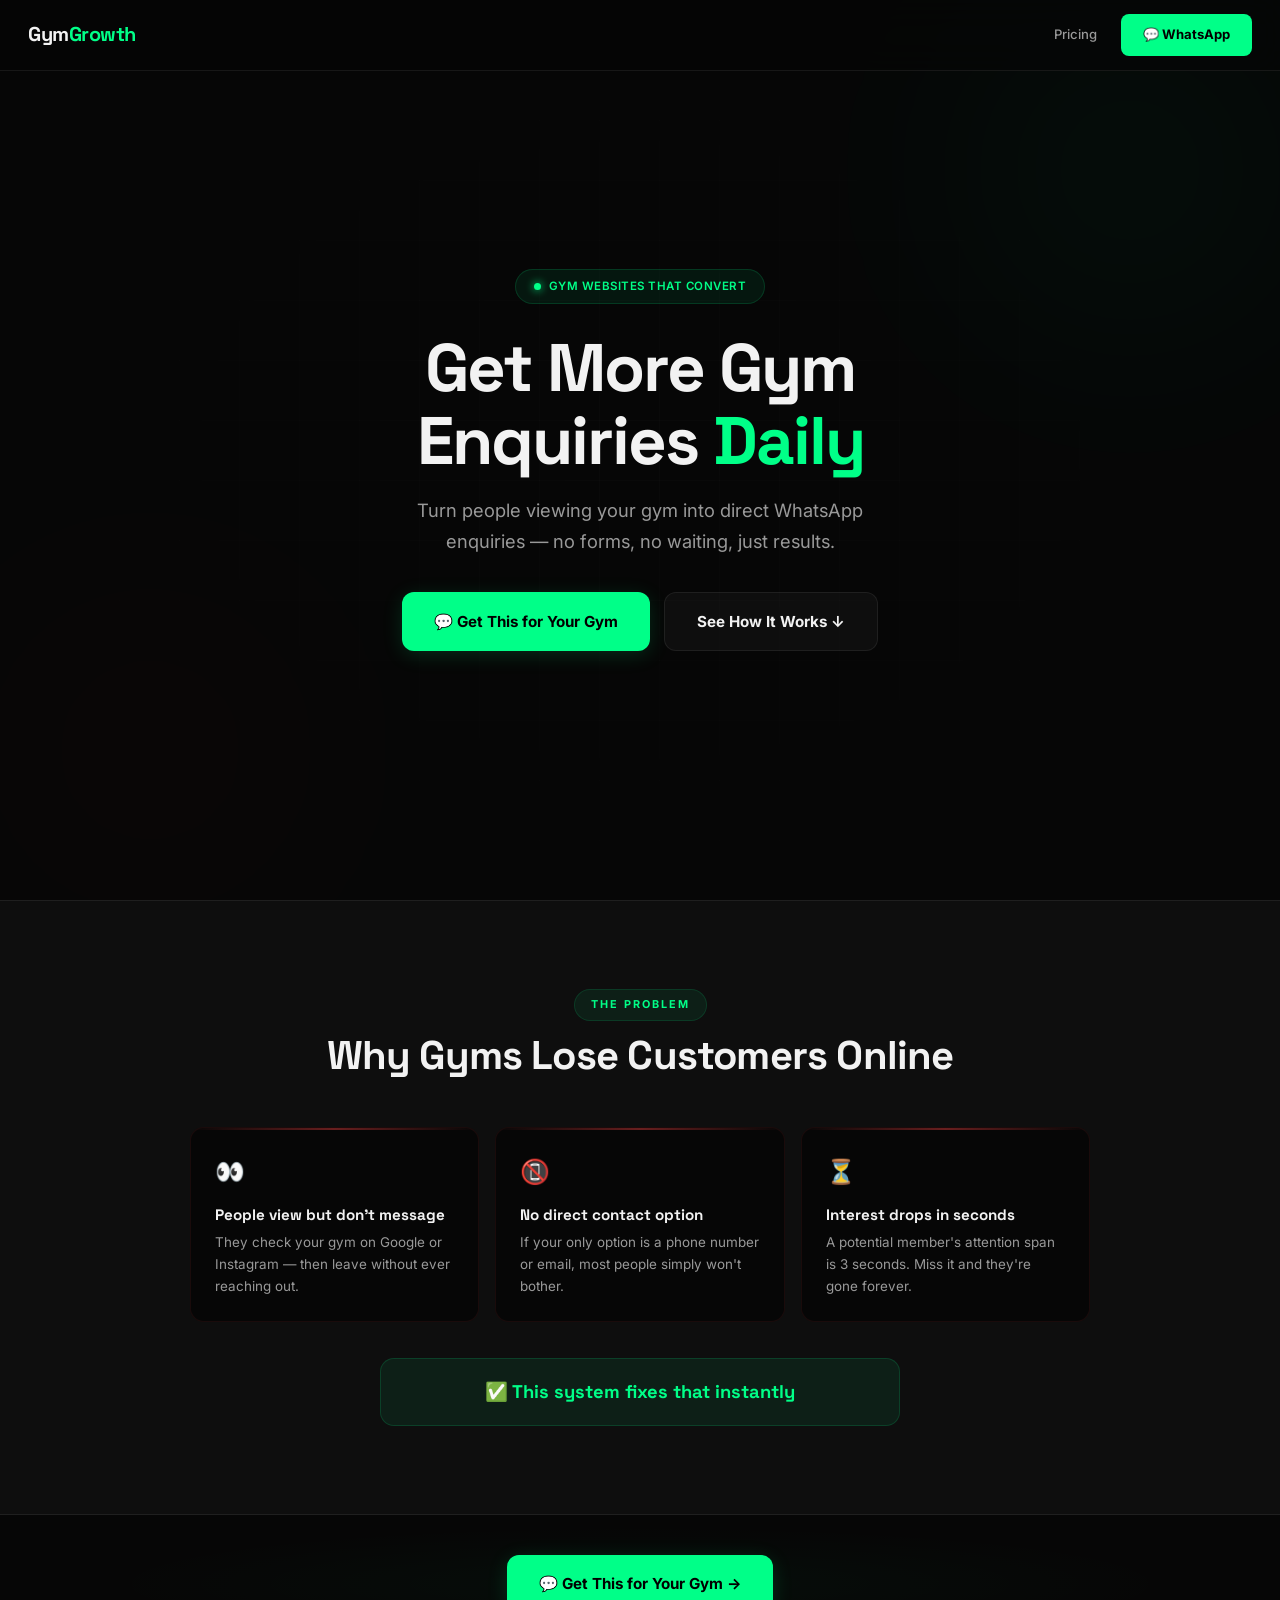
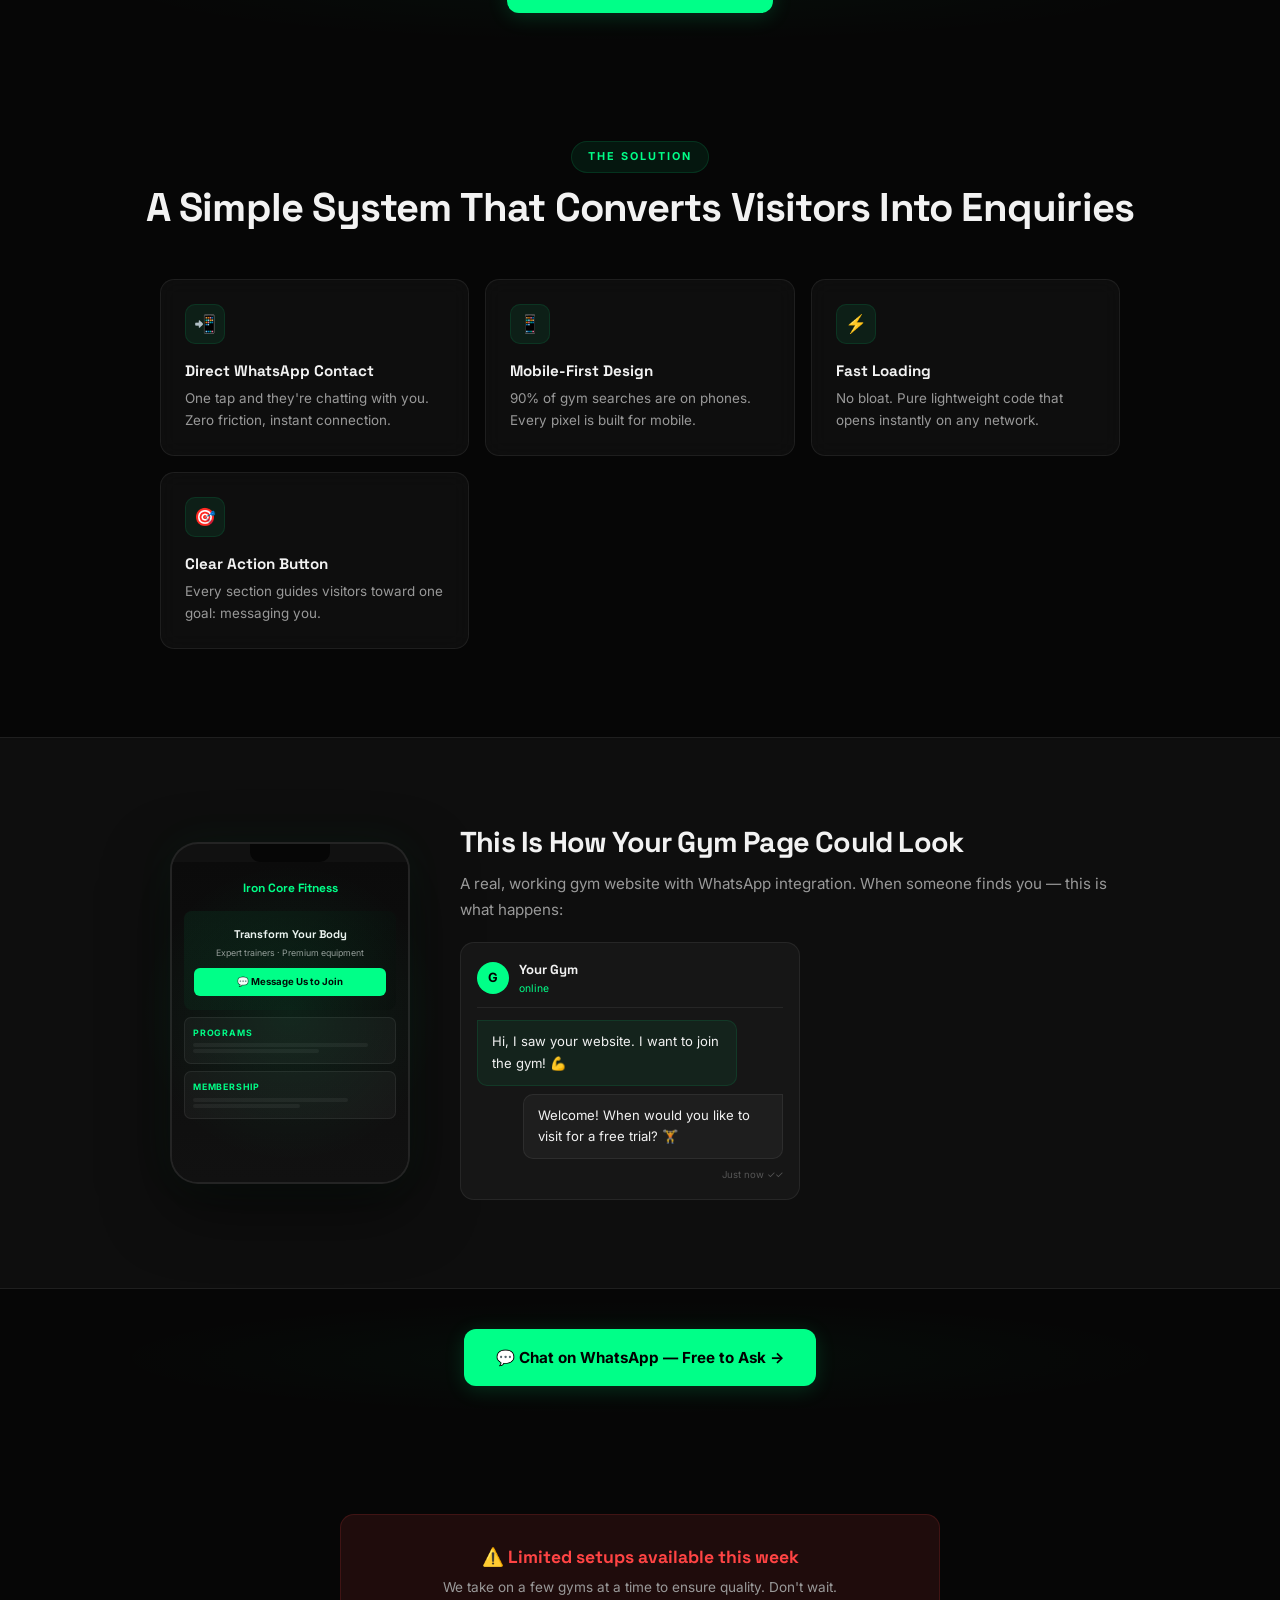
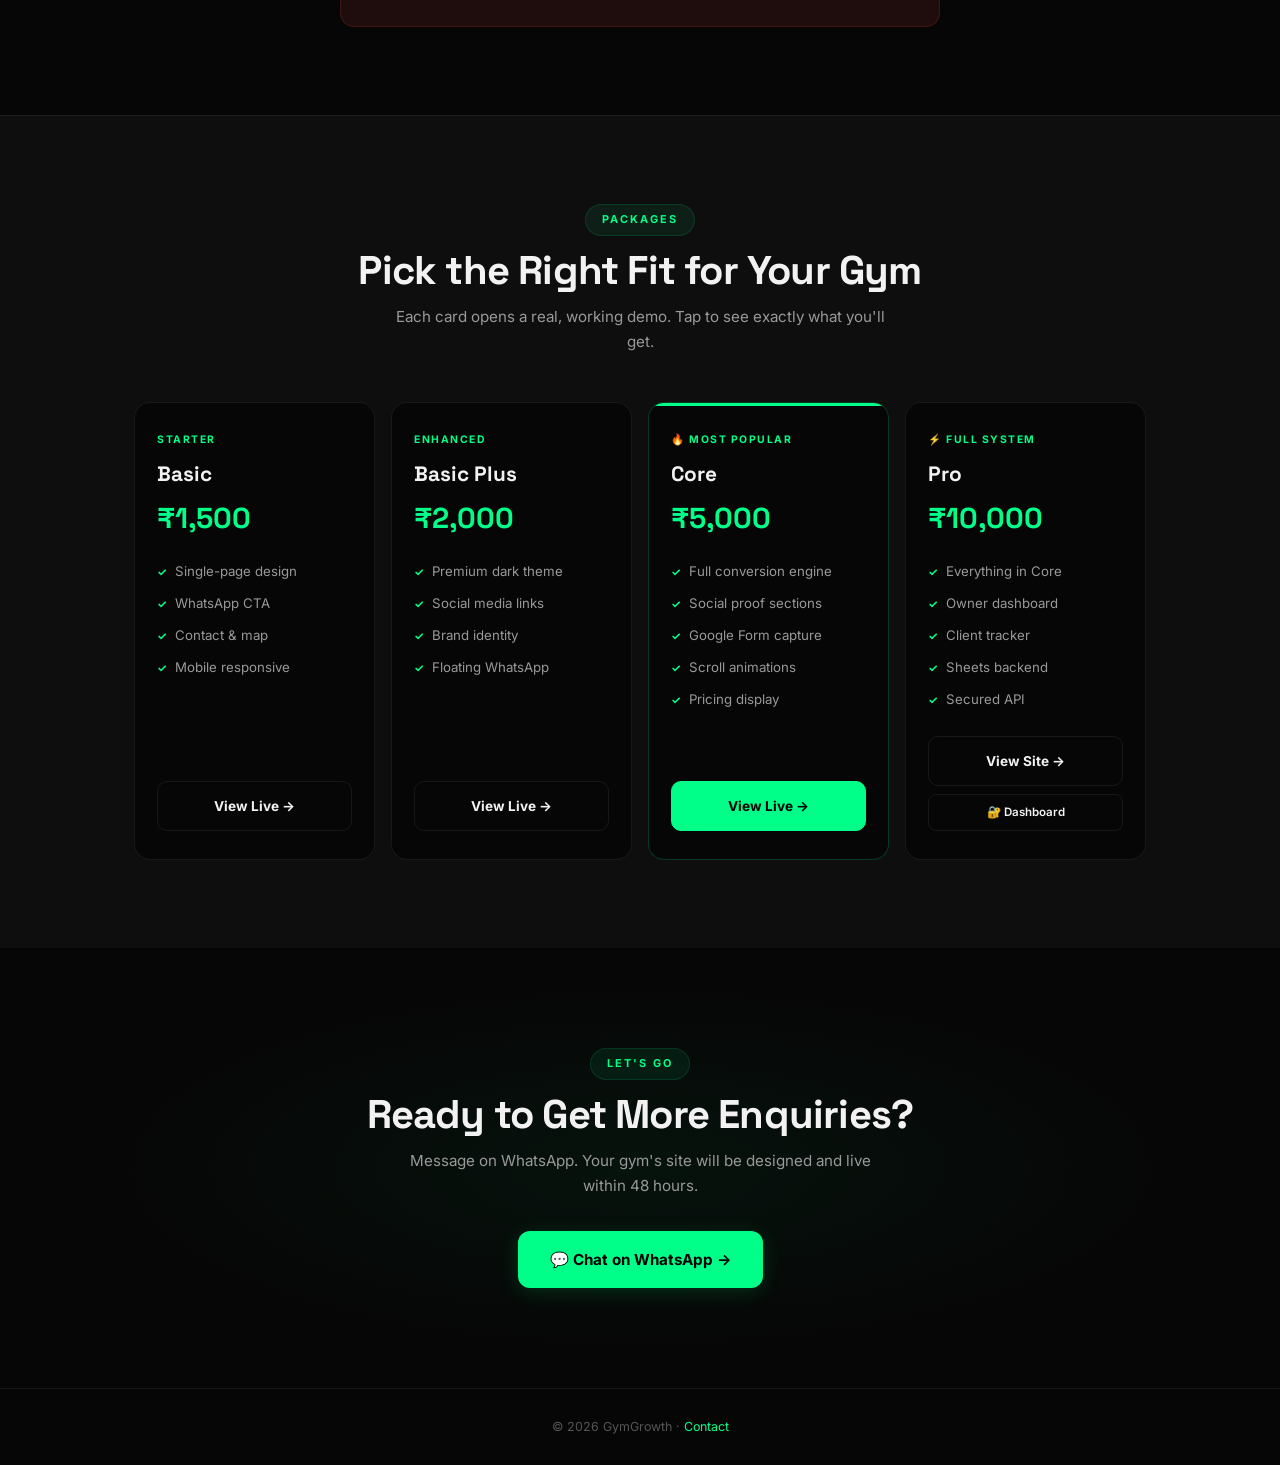
==== commit 3d7030e8: "GLASS v1.1: Premium sales landing with WA chat preview and exact section flow" ====
--- a/index.html
+++ b/index.html
@@ -3,8 +3,8 @@
 <head>
   <meta charset="UTF-8">
   <meta name="viewport" content="width=device-width, initial-scale=1.0">
-  <title>Iron Core Fitness — Transform Your Body, Transform Your Life</title>
-  <meta name="description" content="Join the best gym in your area. Expert trainers, premium equipment, real results. Message us on WhatsApp to start your free trial.">
+  <title>Get More Gym Enquiries Daily — GymGrowth System</title>
+  <meta name="description" content="Turn gym visitors into WhatsApp leads instantly. High-converting websites built for fitness businesses.">
   <link rel="preconnect" href="https://fonts.googleapis.com">
   <link rel="preconnect" href="https://fonts.gstatic.com" crossorigin>
   <link href="https://fonts.googleapis.com/css2?family=Space+Grotesk:wght@400;600;700;800&family=Inter:wght@400;500;600&display=swap" rel="stylesheet">
@@ -12,224 +12,240 @@
 </head>
 <body>
 
-<!-- NAV — feels like a real gym site -->
 <nav class="nav">
-  <div class="nav-brand">Iron<span>Core</span></div>
-  <div class="nav-links">
-    <a href="#programs">Programs</a>
-    <a href="#results">Results</a>
-    <a href="#contact">Contact</a>
-    <a href="https://wa.me/916360535945?text=I%20want%20to%20join%20the%20gym" target="_blank" class="nav-wa">💬 Join Now</a>
+  <div class="nav-logo">Gym<i>Growth</i></div>
+  <div class="nav-r">
+    <a href="#pricing" class="nav-link">Pricing</a>
+    <a href="https://wa.me/916360535945?text=I%20want%20a%20gym%20website" target="_blank" class="nav-btn">💬 WhatsApp</a>
   </div>
 </nav>
 
-<!-- HERO — full gym experience -->
+<!-- 1. HERO -->
 <section class="hero">
-  <div class="hero-bg"></div>
-  <div class="hero-overlay"></div>
-  <div class="hero-grid"></div>
-  <div class="hero-content">
-    <div class="container">
-      <div class="hero-inner">
-        <div class="hero-text">
-          <div class="hero-tag">🏋️ Garvibhavipalya, Bangalore</div>
-          <h1>Your Gym Website<br>Could Look <em>Like This</em></h1>
-          <p class="hero-sub">Turn visitors into direct WhatsApp enquiries — instantly. No forms, no waiting, just results.</p>
-          <div class="hero-btns">
-            <a href="https://wa.me/916360535945?text=I%20want%20to%20start%20my%20free%20trial" target="_blank" class="btn btn-accent">💬 Chat on WhatsApp</a>
-            <a href="#programs" class="btn btn-ghost">Explore ↓</a>
-          </div>
-        </div>
-        <div class="hero-visual">
-          <div class="phone-glow"></div>
-          <div class="phone-float">
-            <div class="phone">
-              <div class="phone-notch"></div>
-              <div class="phone-screen">
-                <div class="ps-head">Iron Core Fitness</div>
-                <div class="ps-hero">
-                  <h3>Transform Your Body</h3>
-                  <p>Expert trainers · Premium equipment</p>
-                  <div class="ps-btn">💬 Message Us to Join</div>
-                </div>
-                <div class="ps-section">
-                  <div class="ps-label">Programs</div>
-                  <div class="ps-bar w90"></div>
-                  <div class="ps-bar w60"></div>
-                  <div class="ps-bar w80"></div>
-                </div>
-                <div class="ps-section">
-                  <div class="ps-label">Trainers</div>
-                  <div class="ps-bar w80"></div>
-                  <div class="ps-bar w60"></div>
-                </div>
+  <div class="hero-tex"></div>
+  <div class="hero-glow"></div>
+  <div class="hero-glow hero-glow2"></div>
+  <div class="hero-inner">
+    <div class="hero-tag"><span class="dot"></span> Gym Websites That Convert</div>
+    <h1>Get More Gym<br>Enquiries <em>Daily</em></h1>
+    <p class="hero-sub">Turn people viewing your gym into direct WhatsApp enquiries — no forms, no waiting, just results.</p>
+    <div class="hero-ctas">
+      <a href="https://wa.me/916360535945?text=I%20want%20this%20for%20my%20gym" target="_blank" class="btn btn-g">💬 Get This for Your Gym</a>
+      <a href="#demo" class="btn btn-o">See How It Works ↓</a>
+    </div>
+  </div>
+</section>
+
+<!-- 2. PROBLEM -->
+<section class="prob">
+  <div class="wrap">
+    <div class="sh fi">
+      <span class="sl">The Problem</span>
+      <h2 class="st">Why Gyms Lose Customers Online</h2>
+    </div>
+    <div class="prob-grid">
+      <div class="prob-card fi">
+        <div class="ic">👀</div>
+        <h4>People view but don't message</h4>
+        <p>They check your gym on Google or Instagram — then leave without ever reaching out.</p>
+      </div>
+      <div class="prob-card fi">
+        <div class="ic">📵</div>
+        <h4>No direct contact option</h4>
+        <p>If your only option is a phone number or email, most people simply won't bother.</p>
+      </div>
+      <div class="prob-card fi">
+        <div class="ic">⏳</div>
+        <h4>Interest drops in seconds</h4>
+        <p>A potential member's attention span is 3 seconds. Miss it and they're gone forever.</p>
+      </div>
+    </div>
+    <div class="prob-fix fi">✅ This system fixes that instantly</div>
+  </div>
+</section>
+
+<!-- CTA -->
+<div class="cb fi">
+  <a href="https://wa.me/916360535945?text=I%20want%20more%20enquiries" target="_blank" class="btn btn-g">💬 Get This for Your Gym →</a>
+</div>
+
+<!-- 3. SOLUTION -->
+<section>
+  <div class="wrap">
+    <div class="sh fi">
+      <span class="sl">The Solution</span>
+      <h2 class="st">A Simple System That Converts Visitors Into Enquiries</h2>
+    </div>
+    <div class="sol-grid">
+      <div class="sol-card fi">
+        <div class="ic">📲</div>
+        <h4>Direct WhatsApp Contact</h4>
+        <p>One tap and they're chatting with you. Zero friction, instant connection.</p>
+      </div>
+      <div class="sol-card fi">
+        <div class="ic">📱</div>
+        <h4>Mobile-First Design</h4>
+        <p>90% of gym searches are on phones. Every pixel is built for mobile.</p>
+      </div>
+      <div class="sol-card fi">
+        <div class="ic">⚡</div>
+        <h4>Fast Loading</h4>
+        <p>No bloat. Pure lightweight code that opens instantly on any network.</p>
+      </div>
+      <div class="sol-card fi">
+        <div class="ic">🎯</div>
+        <h4>Clear Action Button</h4>
+        <p>Every section guides visitors toward one goal: messaging you.</p>
+      </div>
+    </div>
+  </div>
+</section>
+
+<!-- 4. DEMO PREVIEW -->
+<section class="demo" id="demo">
+  <div class="wrap">
+    <div class="demo-inner">
+      <div class="demo-phone fi">
+        <div class="demo-phone-glow"></div>
+        <div class="pf">
+          <div class="ph">
+            <div class="ph-n"></div>
+            <div class="ph-s">
+              <div class="ph-h">Iron Core Fitness</div>
+              <div class="ph-hero">
+                <h3>Transform Your Body</h3>
+                <p>Expert trainers · Premium equipment</p>
+                <div class="ph-b">💬 Message Us to Join</div>
+              </div>
+              <div class="ph-sec">
+                <div class="ph-lbl">Programs</div>
+                <div class="ph-bar" style="width:90%"></div>
+                <div class="ph-bar" style="width:65%"></div>
+              </div>
+              <div class="ph-sec">
+                <div class="ph-lbl">Membership</div>
+                <div class="ph-bar" style="width:80%"></div>
+                <div class="ph-bar" style="width:55%"></div>
               </div>
             </div>
           </div>
         </div>
       </div>
-    </div>
-  </div>
-</section>
-
-<!-- FEATURES — gym-focused, no sales -->
-<section id="programs">
-  <div class="container">
-    <div class="sec-header reveal">
-      <span class="sec-label">What You Get</span>
-      <h2 class="sec-title">Everything a Modern Gym Needs Online</h2>
-    </div>
-    <div class="feat-grid">
-      <div class="feat-card reveal">
-        <div class="feat-icon">📲</div>
-        <div>
-          <h3>One-Tap WhatsApp Contact</h3>
-          <p>Visitors tap once and they're chatting with you. No forms, no email — instant connection.</p>
+      <div class="demo-text fi">
+        <h2>This Is How Your Gym Page Could Look</h2>
+        <p>A real, working gym website with WhatsApp integration. When someone finds you — this is what happens:</p>
+        <div class="wa-preview">
+          <div class="wa-header">
+            <div class="wa-avatar">G</div>
+            <div><div class="wa-name">Your Gym</div><div class="wa-online">online</div></div>
+          </div>
+          <div class="wa-msg">Hi, I saw your website. I want to join the gym! 💪</div>
+          <div class="wa-msg out">Welcome! When would you like to visit for a free trial? 🏋️</div>
+          <div class="wa-time">Just now ✓✓</div>
         </div>
       </div>
-      <div class="feat-card reveal">
-        <div class="feat-icon">📱</div>
-        <div>
-          <h3>Built for Mobile First</h3>
-          <p>90% of gym searches happen on phones. Every pixel is designed for thumb-friendly use.</p>
-        </div>
-      </div>
-      <div class="feat-card reveal">
-        <div class="feat-icon">⚡</div>
-        <div>
-          <h3>Loads in Under 1 Second</h3>
-          <p>No bloat, no plugins. Pure lightweight code that opens instantly on any network.</p>
-        </div>
-      </div>
-      <div class="feat-card reveal">
-        <div class="feat-icon">🎯</div>
-        <div>
-          <h3>Every Section Drives Action</h3>
-          <p>From hero to footer, every element guides visitors toward messaging you directly.</p>
-        </div>
-      </div>
-    </div>
-  </div>
-</section>
-
-<!-- CTA BAND -->
-<div class="cta-band reveal">
-  <p>Imagine <em>your gym's name</em> right here — with enquiries flowing in daily.</p>
-  <a href="https://wa.me/916360535945?text=I%20want%20this%20for%20my%20gym" target="_blank" class="btn btn-accent">💬 Get This For Your Gym →</a>
+    </div>
+  </div>
+</section>
+
+<!-- CTA -->
+<div class="cb fi">
+  <a href="https://wa.me/916360535945?text=I%20want%20this%20system" target="_blank" class="btn btn-g">💬 Chat on WhatsApp — Free to Ask →</a>
 </div>
 
-<!-- BENEFITS / RESULTS -->
-<section id="results" style="background:var(--bg2);border-top:1px solid var(--glass-b);border-bottom:1px solid var(--glass-b)">
-  <div class="container">
-    <div class="sec-header reveal">
-      <span class="sec-label">Real Impact</span>
-      <h2 class="sec-title">What Happens After You Go Live</h2>
-    </div>
-    <div class="bene-grid">
-      <div class="bene-card reveal"><div class="num">3x</div><div class="lbl">More daily enquiries via WhatsApp</div></div>
-      <div class="bene-card reveal"><div class="num">48h</div><div class="lbl">From first message to live website</div></div>
-      <div class="bene-card reveal"><div class="num">1s</div><div class="lbl">Page load time on any device</div></div>
-      <div class="bene-card reveal"><div class="num">0</div><div class="lbl">Technical skills needed from you</div></div>
-    </div>
-  </div>
-</section>
-
-<!-- CTA BAND 2 -->
-<div class="cta-band reveal" id="contact">
-  <p>Ready to turn <em>your gym visitors into paying members</em>?</p>
-  <a href="https://wa.me/916360535945?text=Hi%2C%20I%20want%20a%20gym%20website" target="_blank" class="btn btn-accent">💬 Chat on WhatsApp — Free Consultation</a>
-</div>
-
-<!-- TOGGLE — reveal packages -->
-<div class="toggle-bar reveal" id="toggle-section">
-  <h3>Want to See This For Your Gym?</h3>
-  <p>Explore the live working versions below — tap any to preview.</p>
-  <button class="toggle-btn" onclick="document.getElementById('packages').classList.add('visible');this.parentElement.style.display='none';document.getElementById('packages').scrollIntoView({behavior:'smooth'})">
-    View Available Packages ↓
-  </button>
-</div>
-
-<!-- PACKAGES — hidden until toggled -->
-<section class="packages-section" id="packages">
-  <div class="container">
-    <div class="sec-header">
-      <span class="sec-label">Live Demos</span>
-      <h2 class="sec-title">Pick the Right Fit for Your Gym</h2>
-      <p class="sec-sub">Each card opens a real, working gym website. This is exactly what you'll get.</p>
+<!-- 5. URGENCY -->
+<section>
+  <div class="wrap">
+    <div class="urg fi">
+      <p>⚠️ Limited setups available this week</p>
+      <div class="sub">We take on a few gyms at a time to ensure quality. Don't wait.</div>
+    </div>
+  </div>
+</section>
+
+<!-- 6. PRICING -->
+<section class="pricing" id="pricing">
+  <div class="wrap">
+    <div class="sh fi">
+      <span class="sl">Packages</span>
+      <h2 class="st">Pick the Right Fit for Your Gym</h2>
+      <p class="ss">Each card opens a real, working demo. Tap to see exactly what you'll get.</p>
     </div>
     <div class="pkg-grid">
-      <div class="pkg">
-        <div class="pkg-tag">Starter</div>
-        <div class="pkg-name">Basic</div>
-        <div class="pkg-price">₹1,500</div>
-        <ul class="pkg-list">
+      <div class="pkg fi">
+        <div class="pkg-t">Starter</div>
+        <div class="pkg-n">Basic</div>
+        <div class="pkg-p">₹1,500</div>
+        <ul class="pkg-l">
           <li>Single-page design</li>
-          <li>WhatsApp CTA button</li>
+          <li>WhatsApp CTA</li>
           <li>Contact & map</li>
           <li>Mobile responsive</li>
         </ul>
-        <a href="./basic_1500/" class="pkg-btn">View Live →</a>
-      </div>
-      <div class="pkg">
-        <div class="pkg-tag">Enhanced</div>
-        <div class="pkg-name">Basic Plus</div>
-        <div class="pkg-price">₹2,000</div>
-        <ul class="pkg-list">
+        <a href="./basic_1500/" class="pkg-a">View Live →</a>
+      </div>
+      <div class="pkg fi">
+        <div class="pkg-t">Enhanced</div>
+        <div class="pkg-n">Basic Plus</div>
+        <div class="pkg-p">₹2,000</div>
+        <ul class="pkg-l">
           <li>Premium dark theme</li>
           <li>Social media links</li>
           <li>Brand identity</li>
           <li>Floating WhatsApp</li>
         </ul>
-        <a href="./basic_plus_2000/" class="pkg-btn">View Live →</a>
-      </div>
-      <div class="pkg hot">
-        <div class="pkg-tag">🔥 Most Popular</div>
-        <div class="pkg-name">Core</div>
-        <div class="pkg-price">₹5,000</div>
-        <ul class="pkg-list">
+        <a href="./basic_plus_2000/" class="pkg-a">View Live →</a>
+      </div>
+      <div class="pkg hot fi">
+        <div class="pkg-t">🔥 Most Popular</div>
+        <div class="pkg-n">Core</div>
+        <div class="pkg-p">₹5,000</div>
+        <ul class="pkg-l">
           <li>Full conversion engine</li>
           <li>Social proof sections</li>
           <li>Google Form capture</li>
           <li>Scroll animations</li>
           <li>Pricing display</li>
         </ul>
-        <a href="./core_5000/" class="pkg-btn">View Live →</a>
-      </div>
-      <div class="pkg">
-        <div class="pkg-tag">⚡ Full System</div>
-        <div class="pkg-name">Pro</div>
-        <div class="pkg-price">₹10,000</div>
-        <ul class="pkg-list">
+        <a href="./core_5000/" class="pkg-a">View Live →</a>
+      </div>
+      <div class="pkg fi">
+        <div class="pkg-t">⚡ Full System</div>
+        <div class="pkg-n">Pro</div>
+        <div class="pkg-p">₹10,000</div>
+        <ul class="pkg-l">
           <li>Everything in Core</li>
           <li>Owner dashboard</li>
           <li>Client tracker</li>
           <li>Sheets backend</li>
           <li>Secured API</li>
         </ul>
-        <a href="./pro_10000/public_site/" class="pkg-btn">View Site →</a>
-        <div class="pkg-links"><a href="./pro_10000/owner_dashboard/">🔐 Dashboard</a></div>
-      </div>
-    </div>
-    <div style="text-align:center;margin-top:40px">
-      <a href="https://wa.me/916360535945?text=I%20want%20a%20gym%20website.%20Let's%20start!" target="_blank" class="btn btn-accent">💬 Start on WhatsApp →</a>
-    </div>
-  </div>
-</section>
-
-<footer>
-  <p>© 2026 GymGrowth · <a href="https://wa.me/916360535945">Contact</a></p>
-</footer>
-
-<!-- STICKY MOBILE CTA -->
-<div class="sticky-cta">
-  <a href="https://wa.me/916360535945?text=I%20want%20to%20join" target="_blank">💬 Chat on WhatsApp</a>
+        <a href="./pro_10000/public_site/" class="pkg-a">View Site →</a>
+        <div class="pkg-lk"><a href="./pro_10000/owner_dashboard/">🔐 Dashboard</a></div>
+      </div>
+    </div>
+  </div>
+</section>
+
+<!-- 7. FINAL CTA -->
+<section class="fcta">
+  <div class="wrap fi">
+    <span class="sl">Let's Go</span>
+    <h2 class="st">Ready to Get More Enquiries?</h2>
+    <p class="ss" style="margin:0 auto 32px">Message on WhatsApp. Your gym's site will be designed and live within 48 hours.</p>
+    <a href="https://wa.me/916360535945?text=Hi%2C%20I%20want%20a%20gym%20website.%20Let's%20start!" target="_blank" class="btn btn-g">💬 Chat on WhatsApp →</a>
+  </div>
+</section>
+
+<footer><p>© 2026 GymGrowth · <a href="https://wa.me/916360535945">Contact</a></p></footer>
+
+<div class="sticky">
+  <a href="https://wa.me/916360535945?text=I%20want%20a%20gym%20website" target="_blank">💬 Chat on WhatsApp</a>
 </div>
 
 <script>
-// Scroll reveal
-const ro=new IntersectionObserver(e=>{e.forEach(x=>{if(x.isIntersecting){x.target.classList.add('visible');ro.unobserve(x.target)}})},{threshold:.12});
-document.querySelectorAll('.reveal').forEach(el=>ro.observe(el));
+const o=new IntersectionObserver(e=>{e.forEach(x=>{if(x.isIntersecting){x.target.classList.add('v');o.unobserve(x.target)}})},{threshold:.1});
+document.querySelectorAll('.fi').forEach(el=>o.observe(el));
 </script>
-
 </body>
 </html>
--- a/hub-styles.css
+++ b/hub-styles.css
@@ -1,161 +1,177 @@
 *,*::before,*::after{box-sizing:border-box;margin:0;padding:0}
 :root{
-  --bg:#0a0a0a;--bg2:#111;--bg3:#181818;
-  --white:#f5f5f5;--gray:#999;--gray2:#666;
-  --accent:#00ff88;--accent2:#00cc6a;--accent-glow:rgba(0,255,136,.25);--accent-dim:rgba(0,255,136,.08);
-  --red:#E53935;
+  --bg:#060606;--bg2:#0e0e0e;--bg3:#161616;
+  --white:#f2f2f2;--gray:#999;--gray2:#555;
+  --green:#00ff88;--green-g:rgba(0,255,136,.2);--green-d:rgba(0,255,136,.07);
+  --red:#ff4444;--red-d:rgba(255,68,68,.1);
   --font-h:'Space Grotesk',sans-serif;--font-b:'Inter',sans-serif;
-  --radius:14px;--glass:rgba(255,255,255,.04);--glass-b:rgba(255,255,255,.08);
+  --r:14px;--glass:rgba(255,255,255,.035);--gb:rgba(255,255,255,.07);
 }
 html{scroll-behavior:smooth;overflow-x:hidden}
-body{font-family:var(--font-b);background:var(--bg);color:var(--white);overflow-x:hidden;line-height:1.6}
-a{text-decoration:none;color:inherit}::selection{background:var(--accent);color:#000}
-.container{max-width:1100px;margin:0 auto;padding:0 24px}
+body{font-family:var(--font-b);background:var(--bg);color:var(--white);overflow-x:hidden;line-height:1.65}
+a{text-decoration:none;color:inherit}::selection{background:var(--green);color:#000}
+.wrap{max-width:1060px;margin:0 auto;padding:0 24px}
 
-/* NAV — gym feel */
-.nav{position:fixed;top:0;left:0;right:0;z-index:100;padding:16px 32px;display:flex;align-items:center;justify-content:space-between;
-  background:rgba(10,10,10,.8);backdrop-filter:blur(16px);border-bottom:1px solid var(--glass-b)}
-.nav-brand{font-family:var(--font-h);font-size:1.4rem;font-weight:800;letter-spacing:-.5px}
-.nav-brand span{color:var(--red)}
-.nav-links{display:flex;gap:24px;align-items:center}
-.nav-links a{font-size:.85rem;font-weight:500;color:var(--gray);transition:color .3s}
-.nav-links a:hover{color:var(--white)}
-.nav-wa{padding:10px 20px!important;background:var(--accent)!important;color:#000!important;border-radius:8px;font-weight:700!important;font-size:.84rem!important;transition:all .3s!important}
-.nav-wa:hover{box-shadow:0 6px 24px var(--accent-glow);transform:translateY(-2px)}
+/* NAV */
+.nav{position:fixed;top:0;left:0;right:0;z-index:100;padding:14px 28px;display:flex;align-items:center;justify-content:space-between;
+  background:rgba(6,6,6,.85);backdrop-filter:blur(18px);border-bottom:1px solid var(--gb)}
+.nav-logo{font-family:var(--font-h);font-size:1.25rem;font-weight:800;letter-spacing:-.5px}
+.nav-logo i{color:var(--green);font-style:normal}
+.nav-r{display:flex;gap:10px;align-items:center}
+.nav-link{font-size:.82rem;color:var(--gray);font-weight:500;padding:8px 14px;transition:color .3s}
+.nav-link:hover{color:var(--white)}
+.nav-btn{padding:10px 22px;background:var(--green);color:#000;border-radius:8px;font-weight:700;font-size:.82rem;transition:all .3s}
+.nav-btn:hover{box-shadow:0 6px 24px var(--green-g);transform:translateY(-2px)}
 
-/* HERO — immersive gym */
-.hero{min-height:100vh;display:flex;align-items:center;position:relative;overflow:hidden;padding:0}
-.hero-bg{position:absolute;inset:0;background:linear-gradient(135deg,#0a0a0a 0%,#1a0a0a 30%,#0a0a0a 60%,#0a0f0a 100%);z-index:0}
-.hero-overlay{position:absolute;inset:0;z-index:1;
-  background:radial-gradient(ellipse 70% 60% at 70% 50%,rgba(229,57,53,.06),transparent),
-             radial-gradient(ellipse 40% 40% at 30% 60%,rgba(0,255,136,.04),transparent)}
-.hero-grid{position:absolute;inset:0;z-index:1;
-  background-image:linear-gradient(rgba(255,255,255,.02) 1px,transparent 1px),linear-gradient(90deg,rgba(255,255,255,.02) 1px,transparent 1px);
-  background-size:60px 60px;mask-image:radial-gradient(ellipse 60% 60% at 50% 50%,black,transparent)}
-.hero-content{position:relative;z-index:5;padding:140px 0 100px;width:100%}
-.hero-inner{display:flex;align-items:center;gap:48px}
-.hero-text{flex:1;max-width:560px}
-.hero-tag{display:inline-flex;align-items:center;gap:8px;padding:6px 16px;border-radius:50px;font-size:.72rem;font-weight:600;letter-spacing:.5px;text-transform:uppercase;
-  background:rgba(229,57,53,.1);border:1px solid rgba(229,57,53,.2);color:#ff8888;margin-bottom:24px;animation:fadeUp .6s ease both}
-.hero h1{font-family:var(--font-h);font-size:clamp(2.6rem,5.5vw,4.2rem);font-weight:800;line-height:1.06;letter-spacing:-2px;margin-bottom:18px;animation:fadeUp .6s .1s ease both}
-.hero h1 em{font-style:normal;color:var(--accent)}
-.hero-sub{font-size:1.1rem;color:var(--gray);margin-bottom:32px;animation:fadeUp .6s .2s ease both}
-.hero-btns{display:flex;gap:12px;flex-wrap:wrap;animation:fadeUp .6s .3s ease both}
-.btn{padding:15px 30px;border-radius:12px;font-size:.95rem;font-weight:700;transition:all .3s;display:inline-flex;align-items:center;gap:8px}
-.btn-accent{background:var(--accent);color:#000;box-shadow:0 4px 20px rgba(0,255,136,.15)}
-.btn-accent:hover{box-shadow:0 8px 36px var(--accent-glow);transform:translateY(-3px)}
-.btn-red{background:var(--red);color:#fff;box-shadow:0 4px 20px rgba(229,57,53,.2)}
-.btn-red:hover{box-shadow:0 8px 36px rgba(229,57,53,.3);transform:translateY(-3px)}
-.btn-ghost{border:1px solid var(--glass-b);color:var(--white);background:var(--glass)}
-.btn-ghost:hover{border-color:var(--accent);color:var(--accent);transform:translateY(-3px)}
-.hero-visual{flex:0 0 340px;position:relative;animation:fadeUp .6s .35s ease both}
+/* HERO */
+.hero{min-height:100vh;display:flex;align-items:center;position:relative;overflow:hidden;padding:100px 0 80px}
+.hero-tex{position:absolute;inset:0;
+  background:repeating-linear-gradient(0deg,transparent,transparent 59px,rgba(255,255,255,.015) 59px,rgba(255,255,255,.015) 60px),
+             repeating-linear-gradient(90deg,transparent,transparent 59px,rgba(255,255,255,.015) 59px,rgba(255,255,255,.015) 60px);
+  mask-image:radial-gradient(ellipse 55% 55% at 50% 50%,#000,transparent)}
+.hero-glow{position:absolute;width:500px;height:500px;border-radius:50%;filter:blur(100px);opacity:.35;
+  background:radial-gradient(circle,rgba(0,255,136,.15),transparent 70%);top:-80px;right:-100px;animation:drift 10s ease-in-out infinite alternate}
+.hero-glow2{background:radial-gradient(circle,rgba(255,68,68,.08),transparent 70%);top:auto;bottom:-100px;left:-100px;right:auto;animation-delay:5s}
+@keyframes drift{0%{transform:translate(0,0)}100%{transform:translate(40px,-40px)}}
+.hero-inner{position:relative;z-index:2;text-align:center;max-width:700px;margin:0 auto}
+.hero-tag{display:inline-flex;align-items:center;gap:8px;padding:7px 18px;border-radius:50px;font-size:.72rem;font-weight:600;letter-spacing:.5px;text-transform:uppercase;
+  background:var(--green-d);border:1px solid rgba(0,255,136,.15);color:var(--green);margin-bottom:28px}
+.hero-tag .dot{width:7px;height:7px;border-radius:50%;background:var(--green);box-shadow:0 0 8px var(--green);animation:pulse 2s infinite}
+@keyframes pulse{0%,100%{opacity:1}50%{opacity:.3}}
+.hero h1{font-family:var(--font-h);font-size:clamp(2.4rem,6vw,4.2rem);font-weight:800;line-height:1.08;letter-spacing:-2px;margin-bottom:18px}
+.hero h1 em{font-style:normal;color:var(--green)}
+.hero-sub{font-size:1.15rem;color:var(--gray);max-width:520px;margin:0 auto 36px}
+.hero-ctas{display:flex;gap:14px;justify-content:center;flex-wrap:wrap}
+.btn{padding:16px 32px;border-radius:12px;font-size:.95rem;font-weight:700;transition:all .3s;display:inline-flex;align-items:center;gap:8px}
+.btn-g{background:var(--green);color:#000;box-shadow:0 4px 20px rgba(0,255,136,.15)}
+.btn-g:hover{box-shadow:0 10px 36px var(--green-g);transform:translateY(-3px)}
+.btn-o{border:1px solid var(--gb);color:var(--white);background:var(--glass)}
+.btn-o:hover{border-color:var(--green);color:var(--green);transform:translateY(-3px)}
+
+/* ANIM */
+.fi{opacity:0;transform:translateY(24px);transition:all .6s cubic-bezier(.23,1,.32,1)}
+.fi.v{opacity:1;transform:translateY(0)}
 @keyframes fadeUp{from{opacity:0;transform:translateY(24px)}to{opacity:1;transform:translateY(0)}}
+.hero-tag{animation:fadeUp .5s ease both}
+.hero h1{animation:fadeUp .5s .1s ease both}
+.hero-sub{animation:fadeUp .5s .2s ease both}
+.hero-ctas{animation:fadeUp .5s .3s ease both}
 
-/* PHONE MOCKUP */
-.phone-float{animation:phoneFloat 5s ease-in-out infinite}
-@keyframes phoneFloat{0%,100%{transform:translateY(0) rotate(-1.5deg)}50%{transform:translateY(-12px) rotate(1deg)}}
-.phone{width:260px;margin:0 auto;border-radius:30px;border:2px solid rgba(255,255,255,.1);background:#111;overflow:hidden;
-  box-shadow:0 30px 80px rgba(0,0,0,.6),0 0 50px rgba(229,57,53,.06)}
-.phone-notch{width:90px;height:20px;background:#0a0a0a;border-radius:0 0 12px 12px;margin:0 auto}
-.phone-screen{padding:14px;min-height:360px;display:flex;flex-direction:column;gap:8px;background:linear-gradient(180deg,#0c0c0c,#111)}
-.ps-head{font-family:var(--font-h);font-size:.8rem;font-weight:700;text-align:center;padding:6px 0;color:var(--red)}
-.ps-hero{background:linear-gradient(135deg,rgba(229,57,53,.08),rgba(0,0,0,.3));border-radius:10px;padding:16px 12px;text-align:center}
-.ps-hero h3{font-family:var(--font-h);font-size:.75rem;font-weight:700;margin-bottom:4px}
-.ps-hero p{font-size:.6rem;color:var(--gray);margin-bottom:8px}
-.ps-btn{display:block;padding:7px;background:var(--accent);color:#000;border-radius:6px;font-size:.65rem;font-weight:700;text-align:center}
-.ps-section{background:var(--glass);border:1px solid var(--glass-b);border-radius:8px;padding:10px}
-.ps-label{font-size:.6rem;font-weight:700;color:var(--red);text-transform:uppercase;letter-spacing:1px;margin-bottom:4px}
-.ps-bar{height:4px;border-radius:2px;background:rgba(255,255,255,.06);margin-bottom:3px}
-.ps-bar.w80{width:80%}.ps-bar.w60{width:60%}.ps-bar.w90{width:90%}
-.phone-glow{position:absolute;width:300px;height:300px;border-radius:50%;top:50%;left:50%;transform:translate(-50%,-50%);
-  background:radial-gradient(circle,rgba(229,57,53,.08),transparent 70%);pointer-events:none}
+/* SECTION BASE */
+section{padding:88px 0}
+.sh{text-align:center;margin-bottom:48px}
+.sl{display:inline-block;font-size:.68rem;font-weight:700;text-transform:uppercase;letter-spacing:2px;color:var(--green);
+  padding:6px 16px;border-radius:50px;background:var(--green-d);border:1px solid rgba(0,255,136,.12);margin-bottom:12px}
+.st{font-family:var(--font-h);font-size:clamp(1.7rem,3.5vw,2.5rem);font-weight:800;letter-spacing:-.8px;line-height:1.15;margin-bottom:10px}
+.ss{color:var(--gray);font-size:.95rem;max-width:500px;margin:0 auto}
 
-/* SECTIONS */
-section{padding:96px 0;position:relative}
-.sec-label{display:inline-block;font-size:.7rem;font-weight:700;text-transform:uppercase;letter-spacing:2px;color:var(--accent);
-  padding:6px 16px;border-radius:50px;background:var(--accent-dim);border:1px solid rgba(0,255,136,.12);margin-bottom:14px}
-.sec-title{font-family:var(--font-h);font-size:clamp(1.8rem,3.5vw,2.6rem);font-weight:800;letter-spacing:-1px;margin-bottom:14px;line-height:1.15}
-.sec-sub{color:var(--gray);font-size:1rem;max-width:520px}
-.sec-header{text-align:center;margin-bottom:52px}
-.sec-header .sec-sub{margin:0 auto}
-.reveal{opacity:0;transform:translateY(28px);transition:all .6s cubic-bezier(.23,1,.32,1)}
-.reveal.visible{opacity:1;transform:translateY(0)}
+/* PROBLEM */
+.prob{background:var(--bg2);border-top:1px solid var(--gb);border-bottom:1px solid var(--gb)}
+.prob-grid{display:grid;grid-template-columns:repeat(auto-fit,minmax(260px,1fr));gap:16px;max-width:900px;margin:0 auto 36px}
+.prob-card{background:var(--bg);border:1px solid rgba(255,68,68,.08);border-radius:var(--r);padding:24px;position:relative;overflow:hidden}
+.prob-card::before{content:'';position:absolute;top:0;left:0;right:0;height:2px;background:linear-gradient(90deg,transparent,var(--red),transparent);opacity:.4}
+.prob-card .ic{font-size:1.5rem;margin-bottom:10px}
+.prob-card h4{font-family:var(--font-h);font-size:.95rem;font-weight:700;margin-bottom:4px}
+.prob-card p{color:var(--gray);font-size:.84rem}
+.prob-fix{text-align:center;padding:18px 24px;background:var(--green-d);border:1px solid rgba(0,255,136,.15);border-radius:var(--r);
+  font-family:var(--font-h);font-size:1.15rem;font-weight:700;color:var(--green);max-width:520px;margin:0 auto}
 
-/* FEATURES */
-.feat-grid{display:grid;grid-template-columns:repeat(auto-fit,minmax(300px,1fr));gap:20px;max-width:1000px;margin:0 auto}
-.feat-card{background:var(--glass);backdrop-filter:blur(12px);border:1px solid var(--glass-b);border-radius:var(--radius);padding:28px;
-  display:flex;gap:16px;align-items:flex-start;transition:all .4s}
-.feat-card:hover{border-color:rgba(0,255,136,.2);transform:translateY(-4px)}
-.feat-icon{width:44px;height:44px;border-radius:10px;display:flex;align-items:center;justify-content:center;font-size:1.2rem;flex-shrink:0;
-  background:var(--accent-dim);border:1px solid rgba(0,255,136,.1)}
-.feat-card h3{font-family:var(--font-h);font-size:1rem;font-weight:700;margin-bottom:4px}
-.feat-card p{color:var(--gray);font-size:.85rem}
+/* SOLUTION */
+.sol-grid{display:grid;grid-template-columns:repeat(auto-fit,minmax(230px,1fr));gap:16px;max-width:960px;margin:0 auto}
+.sol-card{background:var(--glass);backdrop-filter:blur(10px);border:1px solid var(--gb);border-radius:var(--r);padding:24px;transition:all .35s}
+.sol-card:hover{border-color:rgba(0,255,136,.25);transform:translateY(-4px)}
+.sol-card .ic{width:40px;height:40px;border-radius:10px;display:flex;align-items:center;justify-content:center;font-size:1.1rem;
+  background:var(--green-d);border:1px solid rgba(0,255,136,.1);margin-bottom:14px}
+.sol-card h4{font-family:var(--font-h);font-size:.95rem;font-weight:700;margin-bottom:4px}
+.sol-card p{color:var(--gray);font-size:.84rem}
 
 /* CTA BAND */
-.cta-band{text-align:center;padding:48px 24px;position:relative}
-.cta-band::before{content:'';position:absolute;inset:0;background:radial-gradient(ellipse at center,rgba(0,255,136,.04),transparent 60%)}
-.cta-band *{position:relative}
-.cta-band p{font-family:var(--font-h);font-size:1.1rem;font-weight:600;color:var(--gray);margin-bottom:20px}
-.cta-band p em{font-style:normal;color:var(--white)}
+.cb{text-align:center;padding:40px 24px;position:relative}
+.cb::before{content:'';position:absolute;inset:0;background:radial-gradient(ellipse at center,rgba(0,255,136,.03),transparent 60%)}
+.cb *{position:relative}
 
-/* BENEFITS */
-.bene-grid{display:grid;grid-template-columns:repeat(auto-fit,minmax(220px,1fr));gap:20px;max-width:1000px;margin:0 auto}
-.bene-card{text-align:center;padding:32px 20px;background:var(--bg2);border:1px solid var(--glass-b);border-radius:var(--radius);transition:all .4s}
-.bene-card:hover{border-color:rgba(229,57,53,.25);transform:translateY(-4px)}
-.bene-card .num{font-family:var(--font-h);font-size:2.4rem;font-weight:800;color:var(--accent);margin-bottom:6px}
-.bene-card .lbl{font-size:.85rem;color:var(--gray)}
+/* DEMO PREVIEW */
+.demo{background:var(--bg2);border-top:1px solid var(--gb);border-bottom:1px solid var(--gb)}
+.demo-inner{display:flex;gap:40px;align-items:center;max-width:960px;margin:0 auto}
+.demo-phone{flex:0 0 260px;position:relative}
+.demo-phone-glow{position:absolute;width:300px;height:300px;border-radius:50%;top:50%;left:50%;transform:translate(-50%,-50%);
+  background:radial-gradient(circle,rgba(0,255,136,.08),transparent 70%);pointer-events:none}
+.pf{animation:pFloat 5s ease-in-out infinite}
+@keyframes pFloat{0%,100%{transform:translateY(0) rotate(-1.5deg)}50%{transform:translateY(-10px) rotate(.8deg)}}
+.ph{width:240px;margin:0 auto;border-radius:28px;border:2px solid rgba(255,255,255,.08);background:#111;overflow:hidden;
+  box-shadow:0 24px 64px rgba(0,0,0,.5),0 0 40px rgba(0,255,136,.05)}
+.ph-n{width:80px;height:18px;background:var(--bg);border-radius:0 0 10px 10px;margin:0 auto}
+.ph-s{padding:12px;min-height:320px;display:flex;flex-direction:column;gap:7px;background:linear-gradient(180deg,#0b0b0b,#111)}
+.ph-h{font-family:var(--font-h);font-size:.75rem;font-weight:700;text-align:center;padding:5px 0;color:var(--green)}
+.ph-hero{background:linear-gradient(135deg,rgba(0,255,136,.06),rgba(0,0,0,.2));border-radius:8px;padding:14px 10px;text-align:center}
+.ph-hero h3{font-family:var(--font-h);font-size:.7rem;font-weight:700;margin-bottom:3px}
+.ph-hero p{font-size:.55rem;color:var(--gray);margin-bottom:7px}
+.ph-b{display:block;padding:6px;background:var(--green);color:#000;border-radius:6px;font-size:.6rem;font-weight:700;text-align:center}
+.ph-sec{background:var(--glass);border:1px solid var(--gb);border-radius:7px;padding:8px}
+.ph-lbl{font-size:.55rem;font-weight:700;color:var(--green);text-transform:uppercase;letter-spacing:.8px;margin-bottom:3px}
+.ph-bar{height:4px;border-radius:2px;background:rgba(255,255,255,.05);margin-bottom:2px}
+.demo-text{flex:1}
+.demo-text h2{font-family:var(--font-h);font-size:1.8rem;font-weight:800;letter-spacing:-.8px;margin-bottom:12px;line-height:1.15}
+.demo-text p{color:var(--gray);font-size:.95rem;margin-bottom:20px}
+/* WA chat preview */
+.wa-preview{background:var(--bg3);border:1px solid var(--gb);border-radius:var(--r);padding:16px;max-width:340px}
+.wa-header{display:flex;align-items:center;gap:10px;margin-bottom:12px;padding-bottom:10px;border-bottom:1px solid var(--gb)}
+.wa-avatar{width:32px;height:32px;border-radius:50%;background:var(--green);display:flex;align-items:center;justify-content:center;font-size:.8rem;font-weight:700;color:#000}
+.wa-name{font-family:var(--font-h);font-size:.82rem;font-weight:700}
+.wa-online{font-size:.65rem;color:var(--green)}
+.wa-msg{background:rgba(0,255,136,.06);border:1px solid rgba(0,255,136,.1);border-radius:0 10px 10px 10px;padding:10px 14px;font-size:.82rem;max-width:260px;margin-bottom:8px}
+.wa-msg.out{background:var(--glass);border-color:var(--gb);border-radius:10px 0 10px 10px;margin-left:auto}
+.wa-time{font-size:.6rem;color:var(--gray2);text-align:right}
 
-/* TOGGLE BAR */
-.toggle-bar{text-align:center;padding:56px 24px;background:var(--bg2);border-top:1px solid var(--glass-b);border-bottom:1px solid var(--glass-b)}
-.toggle-bar h3{font-family:var(--font-h);font-size:1.5rem;font-weight:800;margin-bottom:8px}
-.toggle-bar p{color:var(--gray);font-size:.95rem;margin-bottom:24px}
-.toggle-btn{padding:16px 36px;border:2px solid var(--accent);background:transparent;color:var(--accent);border-radius:12px;
-  font-family:var(--font-h);font-size:1rem;font-weight:700;cursor:pointer;transition:all .3s}
-.toggle-btn:hover{background:var(--accent);color:#000;box-shadow:0 8px 30px var(--accent-glow)}
+/* URGENCY */
+.urg{text-align:center;padding:28px 24px;background:var(--red-d);border:1px solid rgba(255,68,68,.15);border-radius:var(--r);max-width:600px;margin:0 auto}
+.urg p{font-family:var(--font-h);font-size:1.1rem;font-weight:700;color:var(--red)}
+.urg .sub{font-size:.85rem;color:var(--gray);margin-top:4px}
 
-/* PACKAGES (hidden initially) */
-.packages-section{display:none;background:var(--bg2);border-top:1px solid var(--glass-b);padding:80px 0}
-.packages-section.visible{display:block;animation:fadeUp .5s ease}
-.pkg-grid{display:grid;grid-template-columns:repeat(auto-fit,minmax(240px,1fr));gap:18px;max-width:1100px;margin:0 auto}
-.pkg{background:var(--bg);border:1px solid var(--glass-b);border-radius:16px;padding:28px 22px;display:flex;flex-direction:column;transition:all .4s;position:relative;overflow:hidden}
+/* PRICING */
+.pricing{background:var(--bg2);border-top:1px solid var(--gb)}
+.pkg-grid{display:grid;grid-template-columns:repeat(auto-fit,minmax(240px,1fr));gap:16px;max-width:1060px;margin:0 auto}
+.pkg{background:var(--bg);border:1px solid var(--gb);border-radius:16px;padding:28px 22px;display:flex;flex-direction:column;transition:all .4s;position:relative;overflow:hidden}
 .pkg:hover{border-color:rgba(0,255,136,.3);transform:translateY(-5px);box-shadow:0 16px 48px rgba(0,0,0,.4)}
-.pkg.hot{border-color:rgba(0,255,136,.25)}
-.pkg.hot::before{content:'';position:absolute;top:0;left:0;right:0;height:3px;background:linear-gradient(90deg,var(--accent),var(--accent2))}
-.pkg-tag{font-size:.65rem;font-weight:700;text-transform:uppercase;letter-spacing:1.5px;color:var(--accent);margin-bottom:10px}
-.pkg-name{font-family:var(--font-h);font-size:1.3rem;font-weight:800;margin-bottom:4px}
-.pkg-price{font-family:var(--font-h);font-size:1.8rem;font-weight:800;color:var(--accent);margin-bottom:14px}
-.pkg-price span{font-size:.8rem;font-weight:400;color:var(--gray)}
-.pkg-list{list-style:none;margin-bottom:22px;flex-grow:1}
-.pkg-list li{padding:6px 0;font-size:.84rem;color:var(--gray);display:flex;align-items:center;gap:8px}
-.pkg-list li::before{content:'✓';color:var(--accent);font-weight:700;font-size:.75rem}
-.pkg-btn{display:block;padding:13px;border-radius:10px;text-align:center;font-weight:700;font-size:.85rem;transition:all .3s;border:1px solid var(--glass-b);color:var(--white)}
-.pkg-btn:hover{background:var(--accent);color:#000;border-color:var(--accent)}
-.pkg.hot .pkg-btn{background:var(--accent);color:#000;border-color:var(--accent)}
-.pkg.hot .pkg-btn:hover{box-shadow:0 8px 24px var(--accent-glow)}
-.pkg-links{display:flex;gap:6px;margin-top:8px}
-.pkg-links a{flex:1;padding:8px;border-radius:8px;text-align:center;font-size:.75rem;font-weight:600;border:1px solid var(--glass-b);transition:all .3s}
-.pkg-links a:hover{border-color:var(--accent);color:var(--accent)}
+.pkg.hot{border-color:rgba(0,255,136,.2)}
+.pkg.hot::before{content:'';position:absolute;top:0;left:0;right:0;height:3px;background:var(--green)}
+.pkg-t{font-size:.65rem;font-weight:700;text-transform:uppercase;letter-spacing:1.5px;color:var(--green);margin-bottom:8px}
+.pkg-n{font-family:var(--font-h);font-size:1.3rem;font-weight:800;margin-bottom:4px}
+.pkg-p{font-family:var(--font-h);font-size:1.8rem;font-weight:800;color:var(--green);margin-bottom:14px}
+.pkg-l{list-style:none;margin-bottom:20px;flex-grow:1}
+.pkg-l li{padding:5px 0;font-size:.83rem;color:var(--gray);display:flex;align-items:center;gap:8px}
+.pkg-l li::before{content:'✓';color:var(--green);font-weight:700;font-size:.7rem}
+.pkg-a{display:block;padding:13px;border-radius:10px;text-align:center;font-weight:700;font-size:.85rem;transition:all .3s;border:1px solid var(--gb);color:var(--white)}
+.pkg-a:hover{background:var(--green);color:#000;border-color:var(--green)}
+.pkg.hot .pkg-a{background:var(--green);color:#000;border-color:var(--green)}
+.pkg.hot .pkg-a:hover{box-shadow:0 8px 24px var(--green-g)}
+.pkg-lk{display:flex;gap:6px;margin-top:8px}
+.pkg-lk a{flex:1;padding:8px;border-radius:8px;text-align:center;font-size:.72rem;font-weight:600;border:1px solid var(--gb);transition:all .3s}
+.pkg-lk a:hover{border-color:var(--green);color:var(--green)}
 
-/* STICKY MOBILE */
-.sticky-cta{display:none;position:fixed;bottom:0;left:0;right:0;z-index:200;padding:12px 16px;
-  background:rgba(10,10,10,.95);backdrop-filter:blur(12px);border-top:1px solid rgba(0,255,136,.12)}
-.sticky-cta a{display:flex;align-items:center;justify-content:center;gap:8px;width:100%;padding:16px;background:var(--accent);color:#000;
-  border-radius:12px;font-weight:800;font-size:1rem;box-shadow:0 4px 20px rgba(0,255,136,.15)}
+/* FINAL CTA */
+.fcta{text-align:center;padding:100px 0;position:relative}
+.fcta::before{content:'';position:absolute;inset:0;background:radial-gradient(ellipse at center,rgba(0,255,136,.05),transparent 60%)}
+.fcta *{position:relative;z-index:1}
 
-/* FOOTER */
-footer{padding:32px 24px;text-align:center;border-top:1px solid var(--glass-b)}
-footer p{color:var(--gray2);font-size:.8rem}footer a{color:var(--accent)}
+/* STICKY */
+.sticky{display:none;position:fixed;bottom:0;left:0;right:0;z-index:200;padding:12px 16px;
+  background:rgba(6,6,6,.95);backdrop-filter:blur(12px);border-top:1px solid rgba(0,255,136,.1)}
+.sticky a{display:flex;align-items:center;justify-content:center;gap:8px;width:100%;padding:16px;background:var(--green);color:#000;
+  border-radius:12px;font-weight:800;font-size:1rem}
 
-/* RESPONSIVE */
+footer{padding:28px;text-align:center;border-top:1px solid var(--gb)}
+footer p{color:var(--gray2);font-size:.78rem}footer a{color:var(--green)}
+
 @media(max-width:768px){
-  .nav{padding:14px 16px}.nav-links a:not(.nav-wa){display:none}
-  .hero-inner{flex-direction:column;text-align:center}
-  .hero-sub{margin:0 auto 32px}
-  .hero-btns{justify-content:center}
-  .hero-visual{flex:auto;width:100%;max-width:220px}
-  .phone{width:220px}.phone-screen{min-height:300px}
+  .nav{padding:12px 16px}.nav-link{display:none}
+  .hero{padding:100px 0 60px}
   section{padding:64px 0}
-  .sticky-cta{display:block}
+  .demo-inner{flex-direction:column;text-align:center}
+  .demo-phone{flex:auto;max-width:220px}
+  .ph{width:210px}.ph-s{min-height:280px}
+  .wa-preview{margin:0 auto}
   .pkg-grid{grid-template-columns:1fr}
+  .sticky{display:block}
 }
 @media(prefers-reduced-motion:reduce){*{animation-duration:.01ms!important;transition-duration:.01ms!important}}
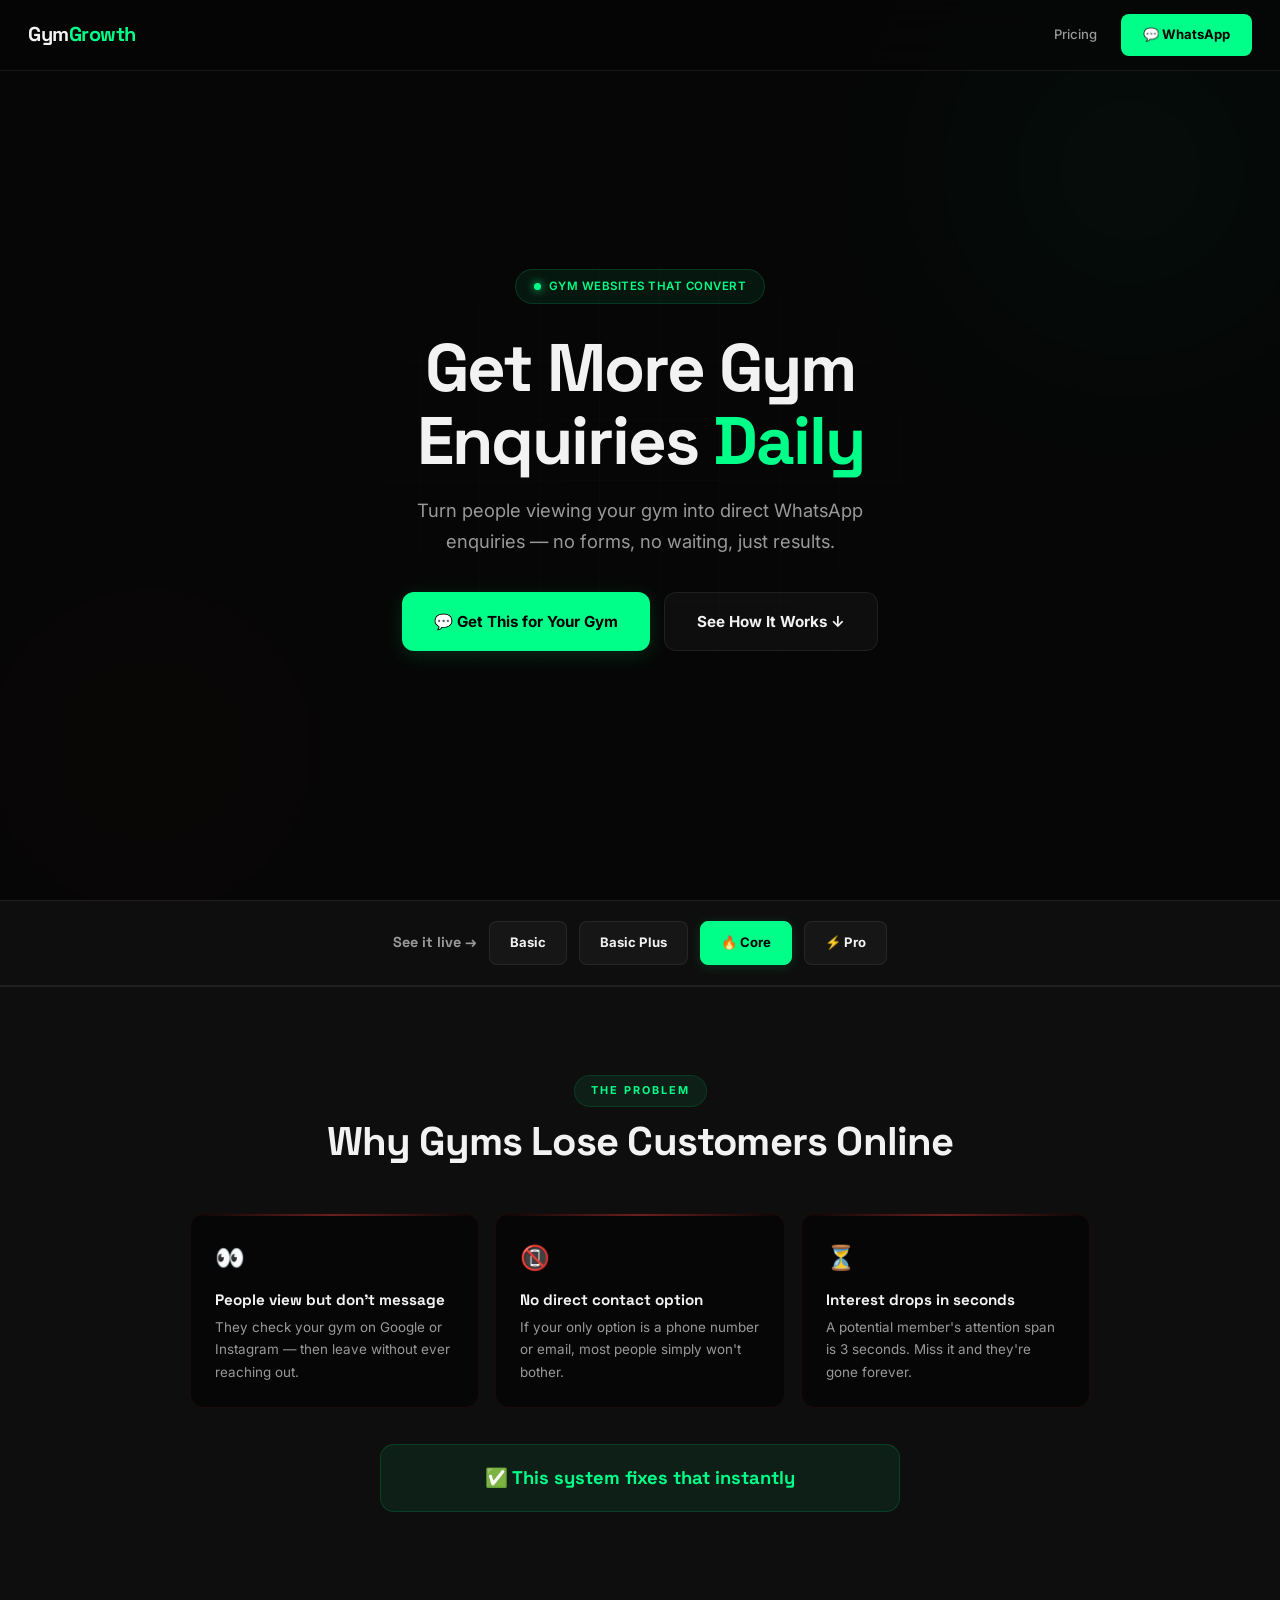
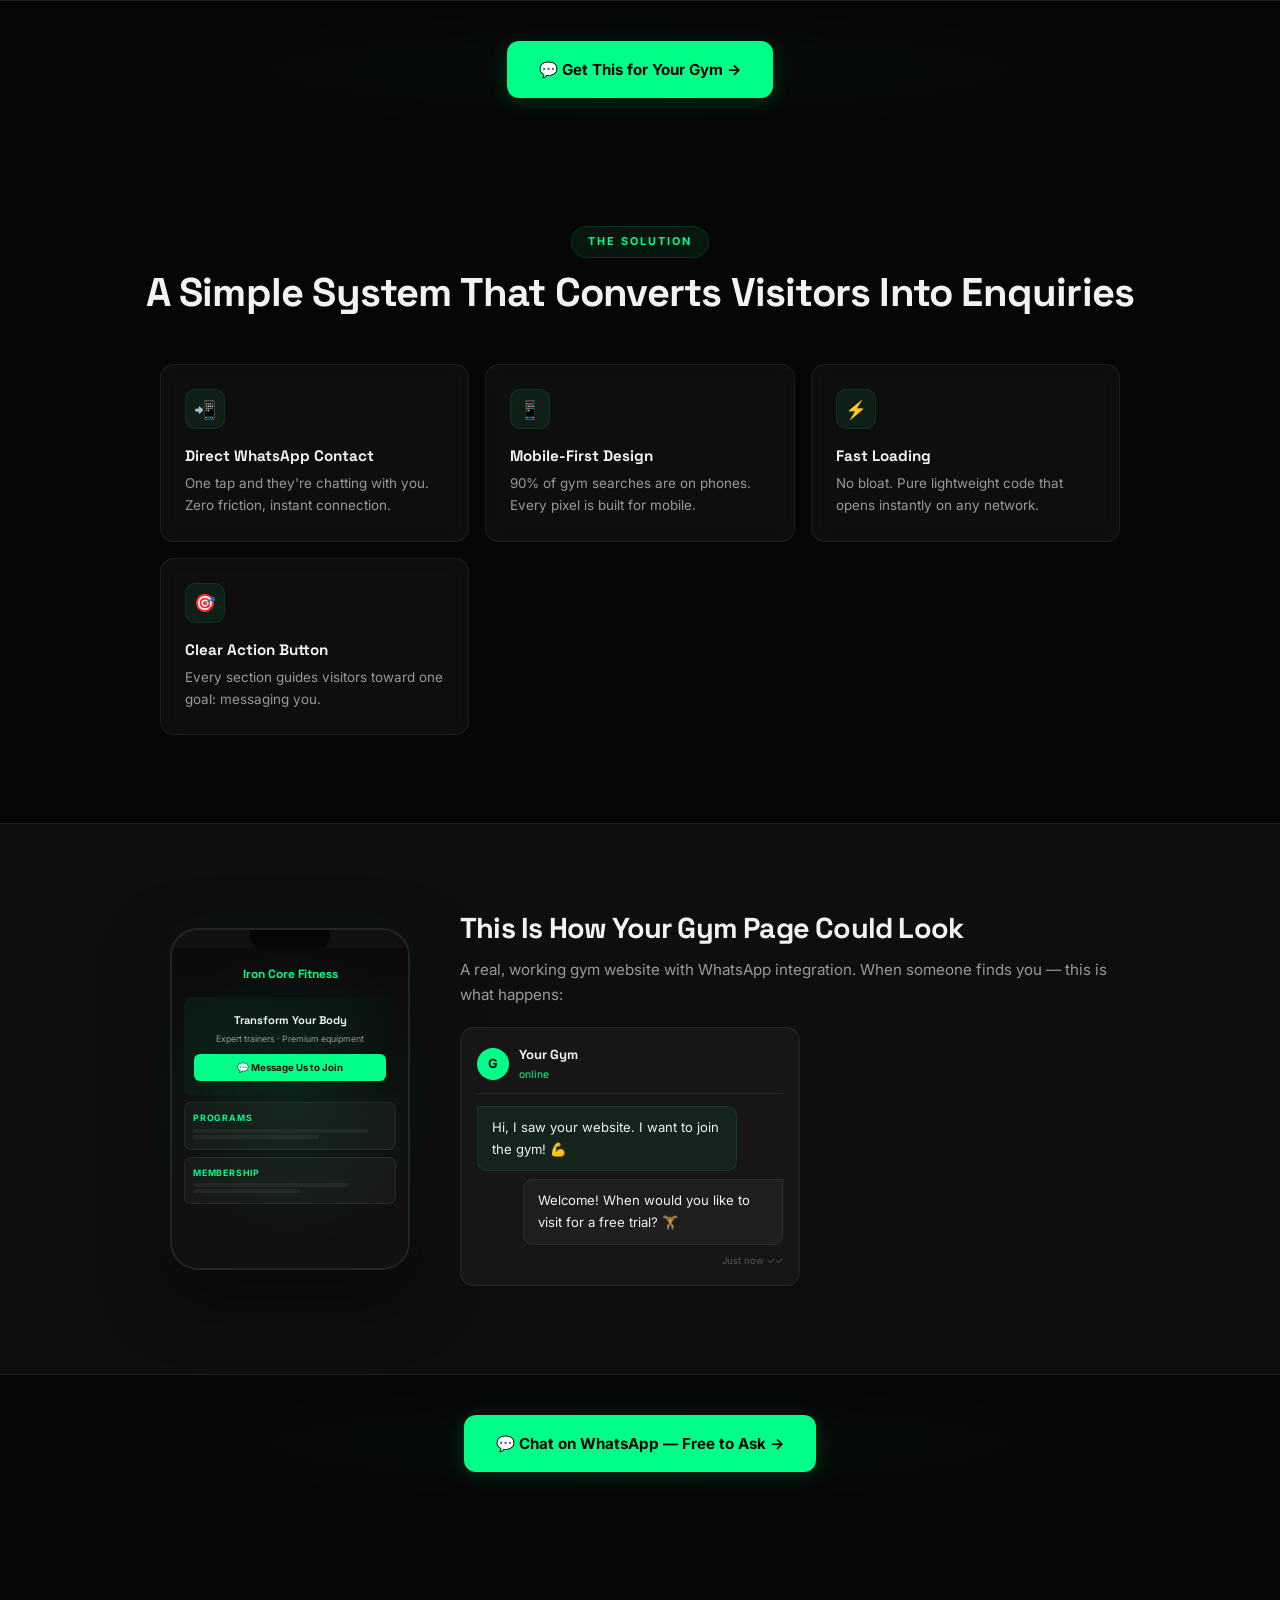
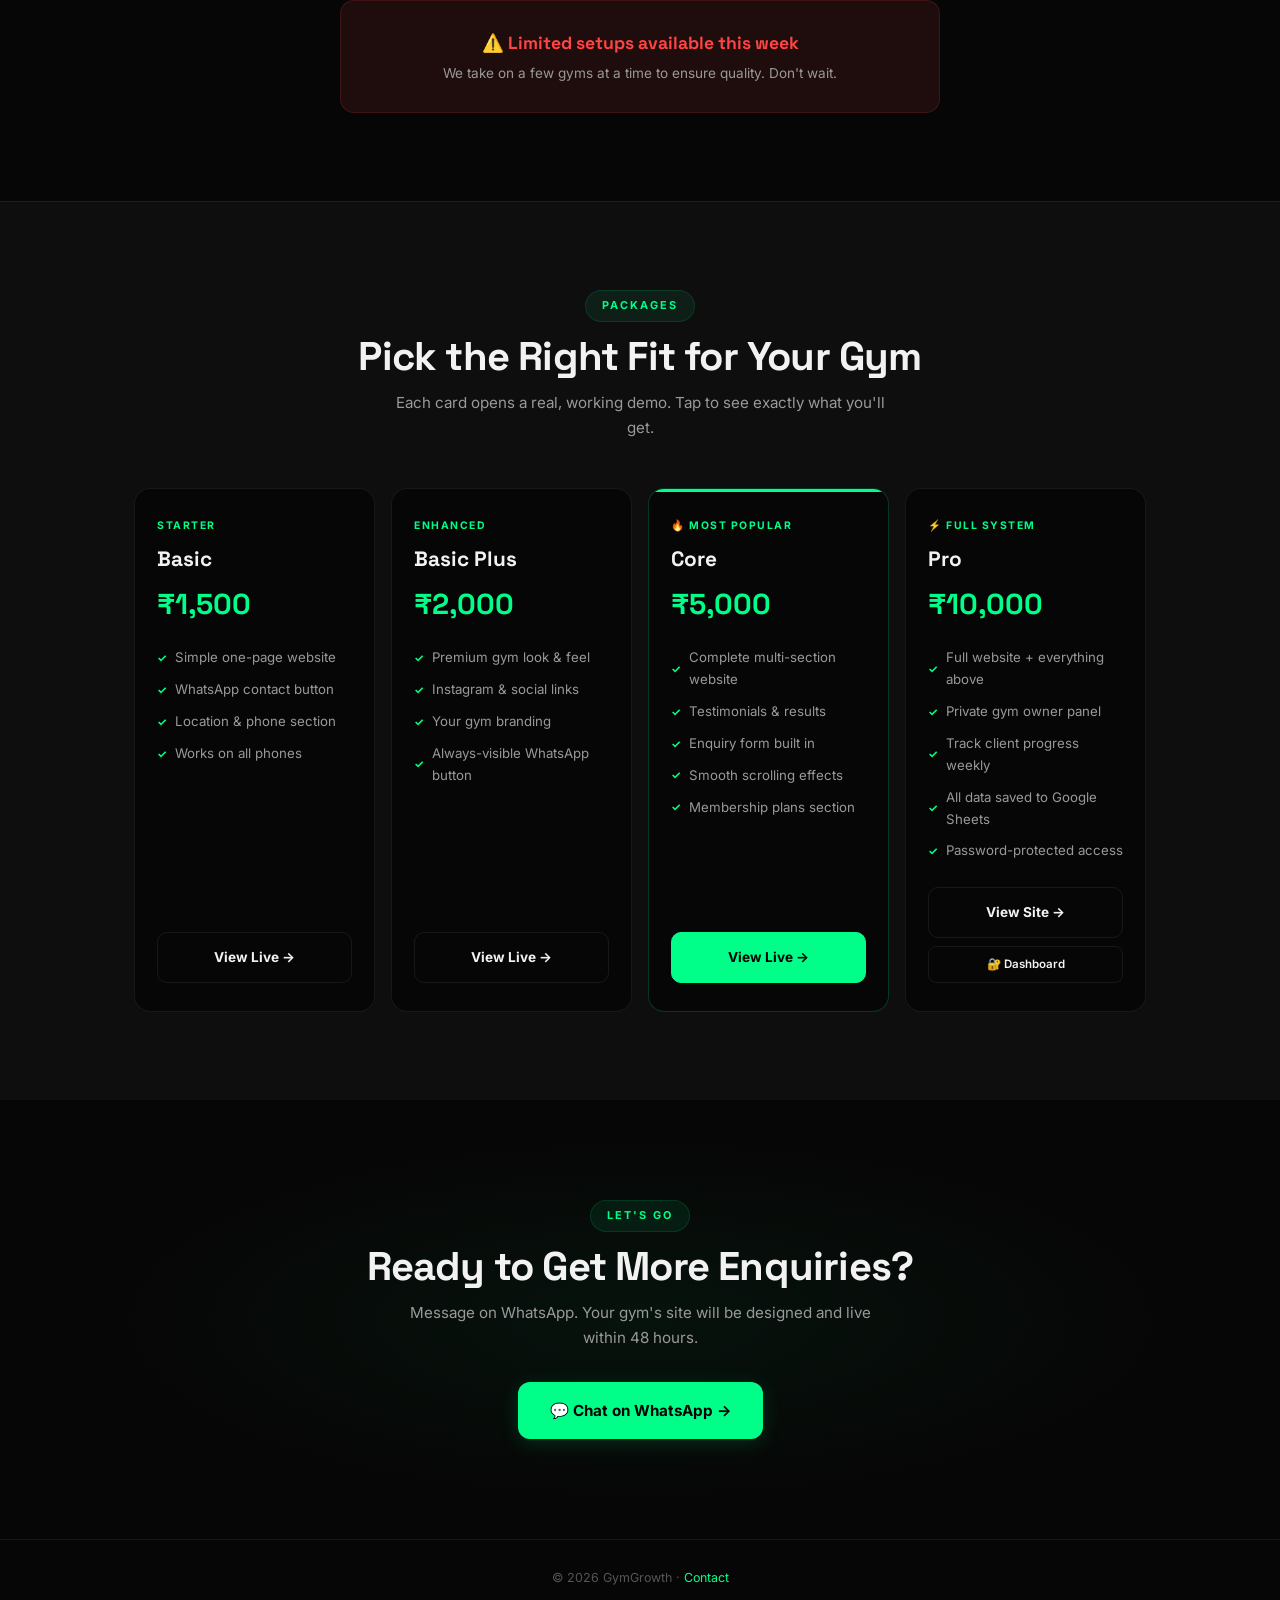
==== commit 5be199e8: "Add demo strip below hero + replace tech jargon with plain language" ====
--- a/index.html
+++ b/index.html
@@ -35,6 +35,17 @@
     </div>
   </div>
 </section>
+
+<!-- DEMO STRIP — right below hero -->
+<div style="background:var(--bg2);border-top:1px solid var(--gb);border-bottom:1px solid var(--gb);padding:20px 0">
+  <div class="wrap" style="display:flex;align-items:center;justify-content:center;gap:12px;flex-wrap:wrap;text-align:center">
+    <span style="font-family:var(--font-h);font-weight:700;font-size:.9rem;color:var(--gray)">See it live →</span>
+    <a href="./basic_1500/" style="padding:10px 20px;border-radius:8px;font-size:.82rem;font-weight:700;border:1px solid var(--gb);color:var(--white);transition:all .3s;background:var(--glass)" onmouseover="this.style.borderColor='#00ff88';this.style.color='#00ff88'" onmouseout="this.style.borderColor='';this.style.color=''">Basic</a>
+    <a href="./basic_plus_2000/" style="padding:10px 20px;border-radius:8px;font-size:.82rem;font-weight:700;border:1px solid var(--gb);color:var(--white);transition:all .3s;background:var(--glass)" onmouseover="this.style.borderColor='#00ff88';this.style.color='#00ff88'" onmouseout="this.style.borderColor='';this.style.color=''">Basic Plus</a>
+    <a href="./core_5000/" style="padding:10px 20px;border-radius:8px;font-size:.82rem;font-weight:700;border:1px solid var(--green);color:#000;background:var(--green);transition:all .3s;box-shadow:0 2px 12px rgba(0,255,136,.15)">🔥 Core</a>
+    <a href="./pro_10000/public_site/" style="padding:10px 20px;border-radius:8px;font-size:.82rem;font-weight:700;border:1px solid var(--gb);color:var(--white);transition:all .3s;background:var(--glass)" onmouseover="this.style.borderColor='#00ff88';this.style.color='#00ff88'" onmouseout="this.style.borderColor='';this.style.color=''">⚡ Pro</a>
+  </div>
+</div>
 
 <!-- 2. PROBLEM -->
 <section class="prob">
@@ -177,10 +188,10 @@
         <div class="pkg-n">Basic</div>
         <div class="pkg-p">₹1,500</div>
         <ul class="pkg-l">
-          <li>Single-page design</li>
-          <li>WhatsApp CTA</li>
-          <li>Contact & map</li>
-          <li>Mobile responsive</li>
+          <li>Simple one-page website</li>
+          <li>WhatsApp contact button</li>
+          <li>Location & phone section</li>
+          <li>Works on all phones</li>
         </ul>
         <a href="./basic_1500/" class="pkg-a">View Live →</a>
       </div>
@@ -189,10 +200,10 @@
         <div class="pkg-n">Basic Plus</div>
         <div class="pkg-p">₹2,000</div>
         <ul class="pkg-l">
-          <li>Premium dark theme</li>
-          <li>Social media links</li>
-          <li>Brand identity</li>
-          <li>Floating WhatsApp</li>
+          <li>Premium gym look & feel</li>
+          <li>Instagram & social links</li>
+          <li>Your gym branding</li>
+          <li>Always-visible WhatsApp button</li>
         </ul>
         <a href="./basic_plus_2000/" class="pkg-a">View Live →</a>
       </div>
@@ -201,11 +212,11 @@
         <div class="pkg-n">Core</div>
         <div class="pkg-p">₹5,000</div>
         <ul class="pkg-l">
-          <li>Full conversion engine</li>
-          <li>Social proof sections</li>
-          <li>Google Form capture</li>
-          <li>Scroll animations</li>
-          <li>Pricing display</li>
+          <li>Complete multi-section website</li>
+          <li>Testimonials & results</li>
+          <li>Enquiry form built in</li>
+          <li>Smooth scrolling effects</li>
+          <li>Membership plans section</li>
         </ul>
         <a href="./core_5000/" class="pkg-a">View Live →</a>
       </div>
@@ -214,11 +225,11 @@
         <div class="pkg-n">Pro</div>
         <div class="pkg-p">₹10,000</div>
         <ul class="pkg-l">
-          <li>Everything in Core</li>
-          <li>Owner dashboard</li>
-          <li>Client tracker</li>
-          <li>Sheets backend</li>
-          <li>Secured API</li>
+          <li>Full website + everything above</li>
+          <li>Private gym owner panel</li>
+          <li>Track client progress weekly</li>
+          <li>All data saved to Google Sheets</li>
+          <li>Password-protected access</li>
         </ul>
         <a href="./pro_10000/public_site/" class="pkg-a">View Site →</a>
         <div class="pkg-lk"><a href="./pro_10000/owner_dashboard/">🔐 Dashboard</a></div>
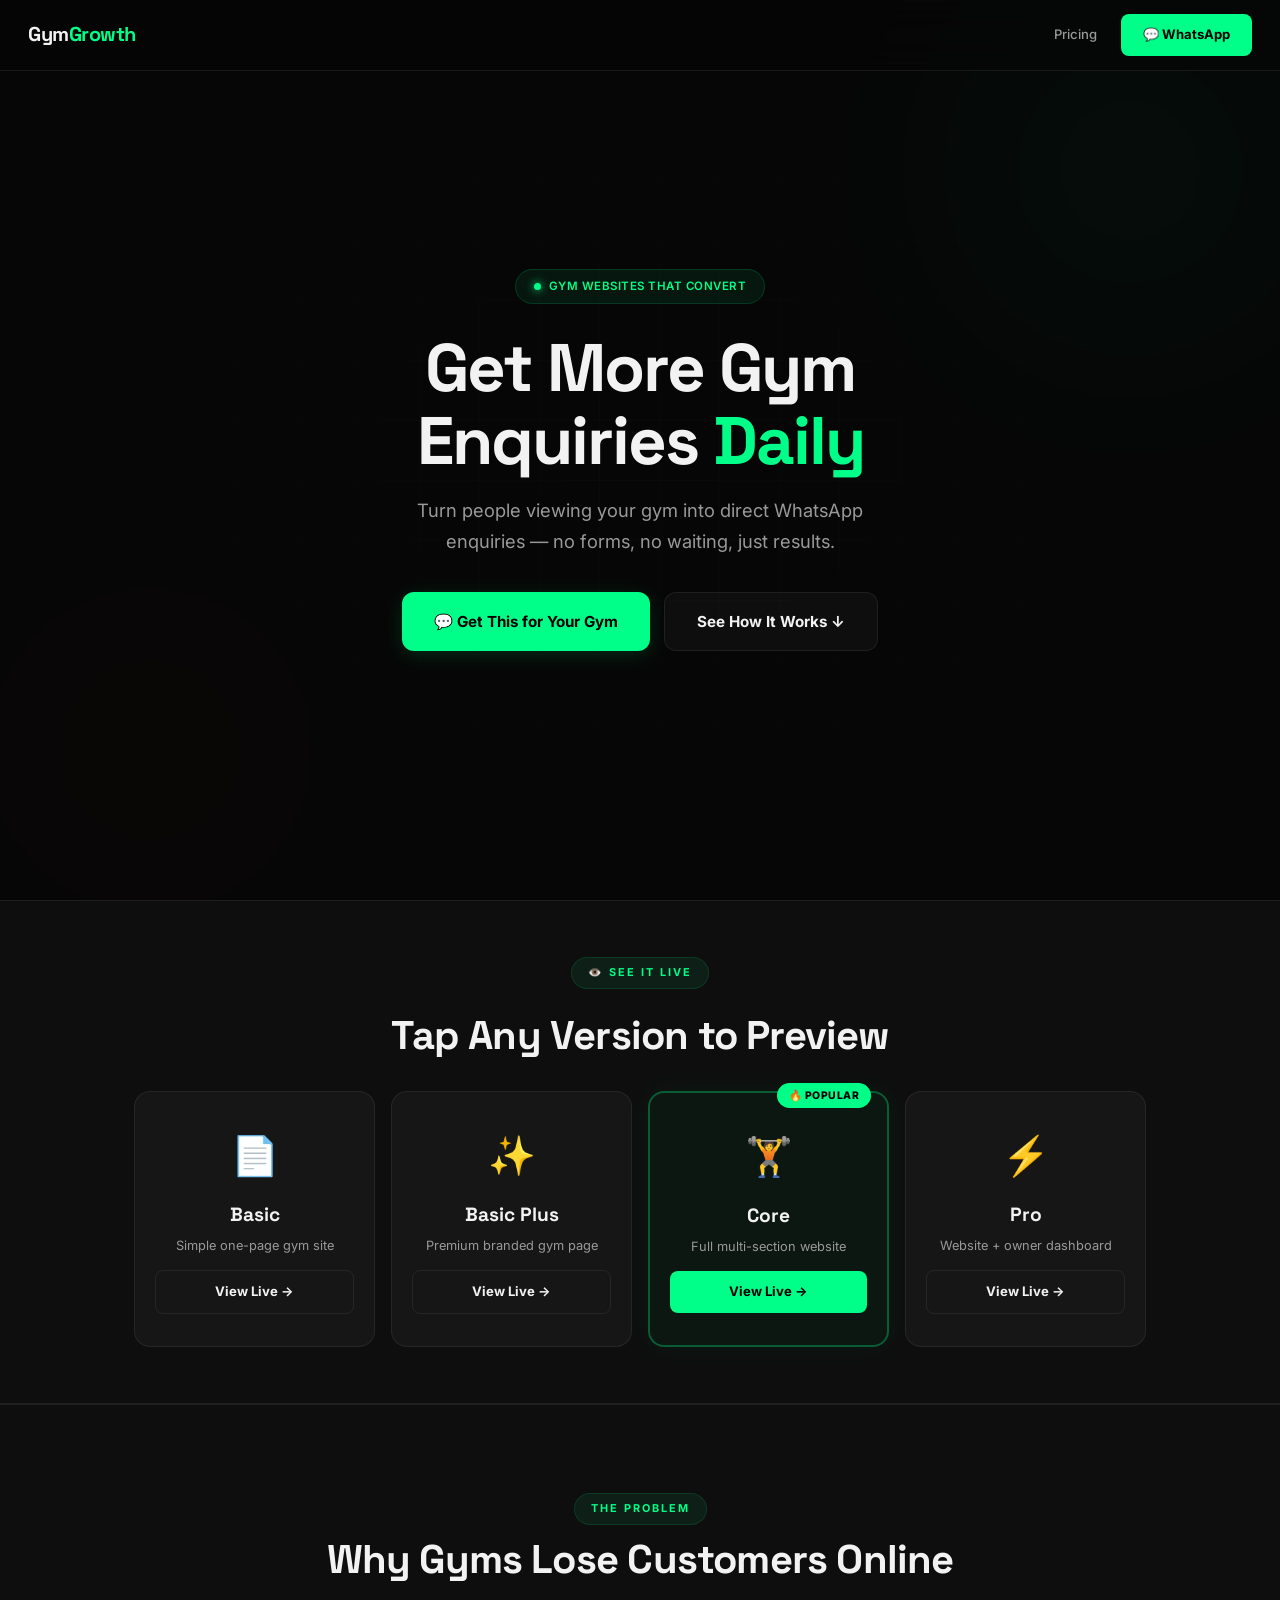
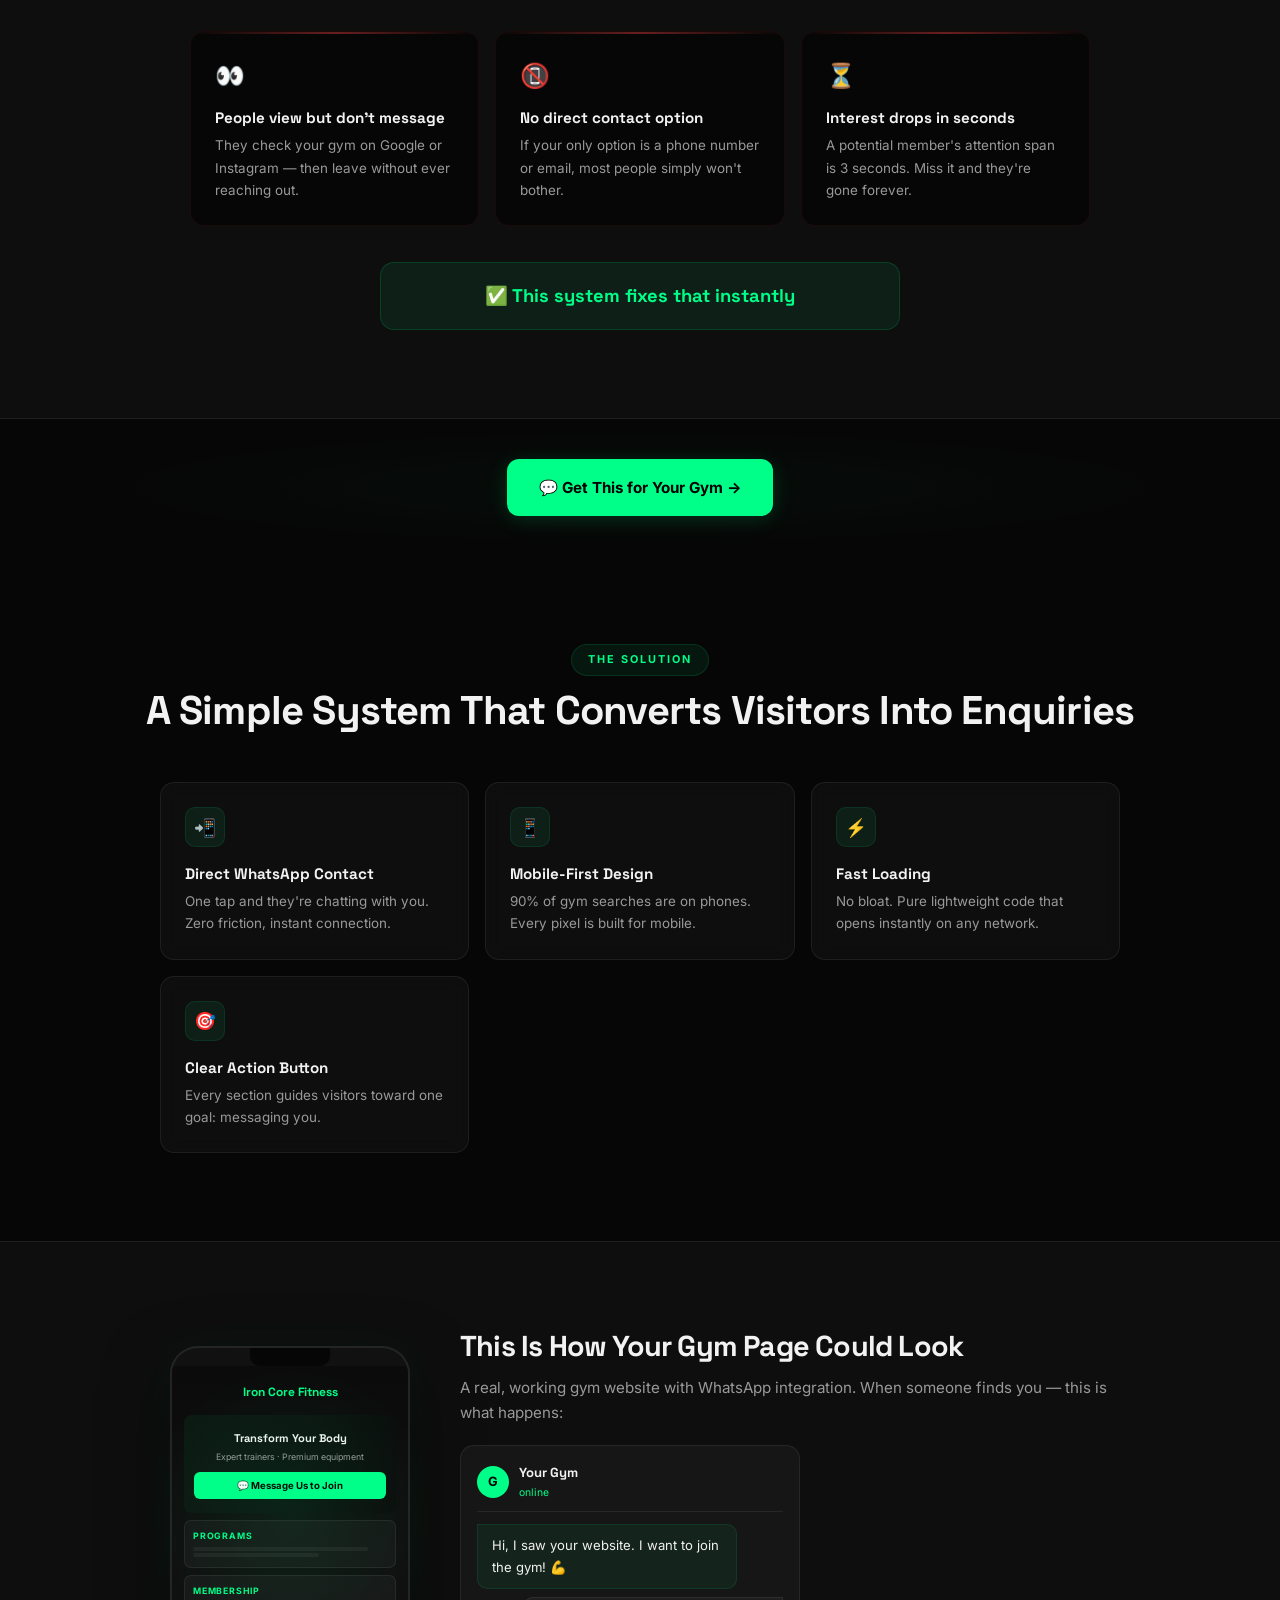
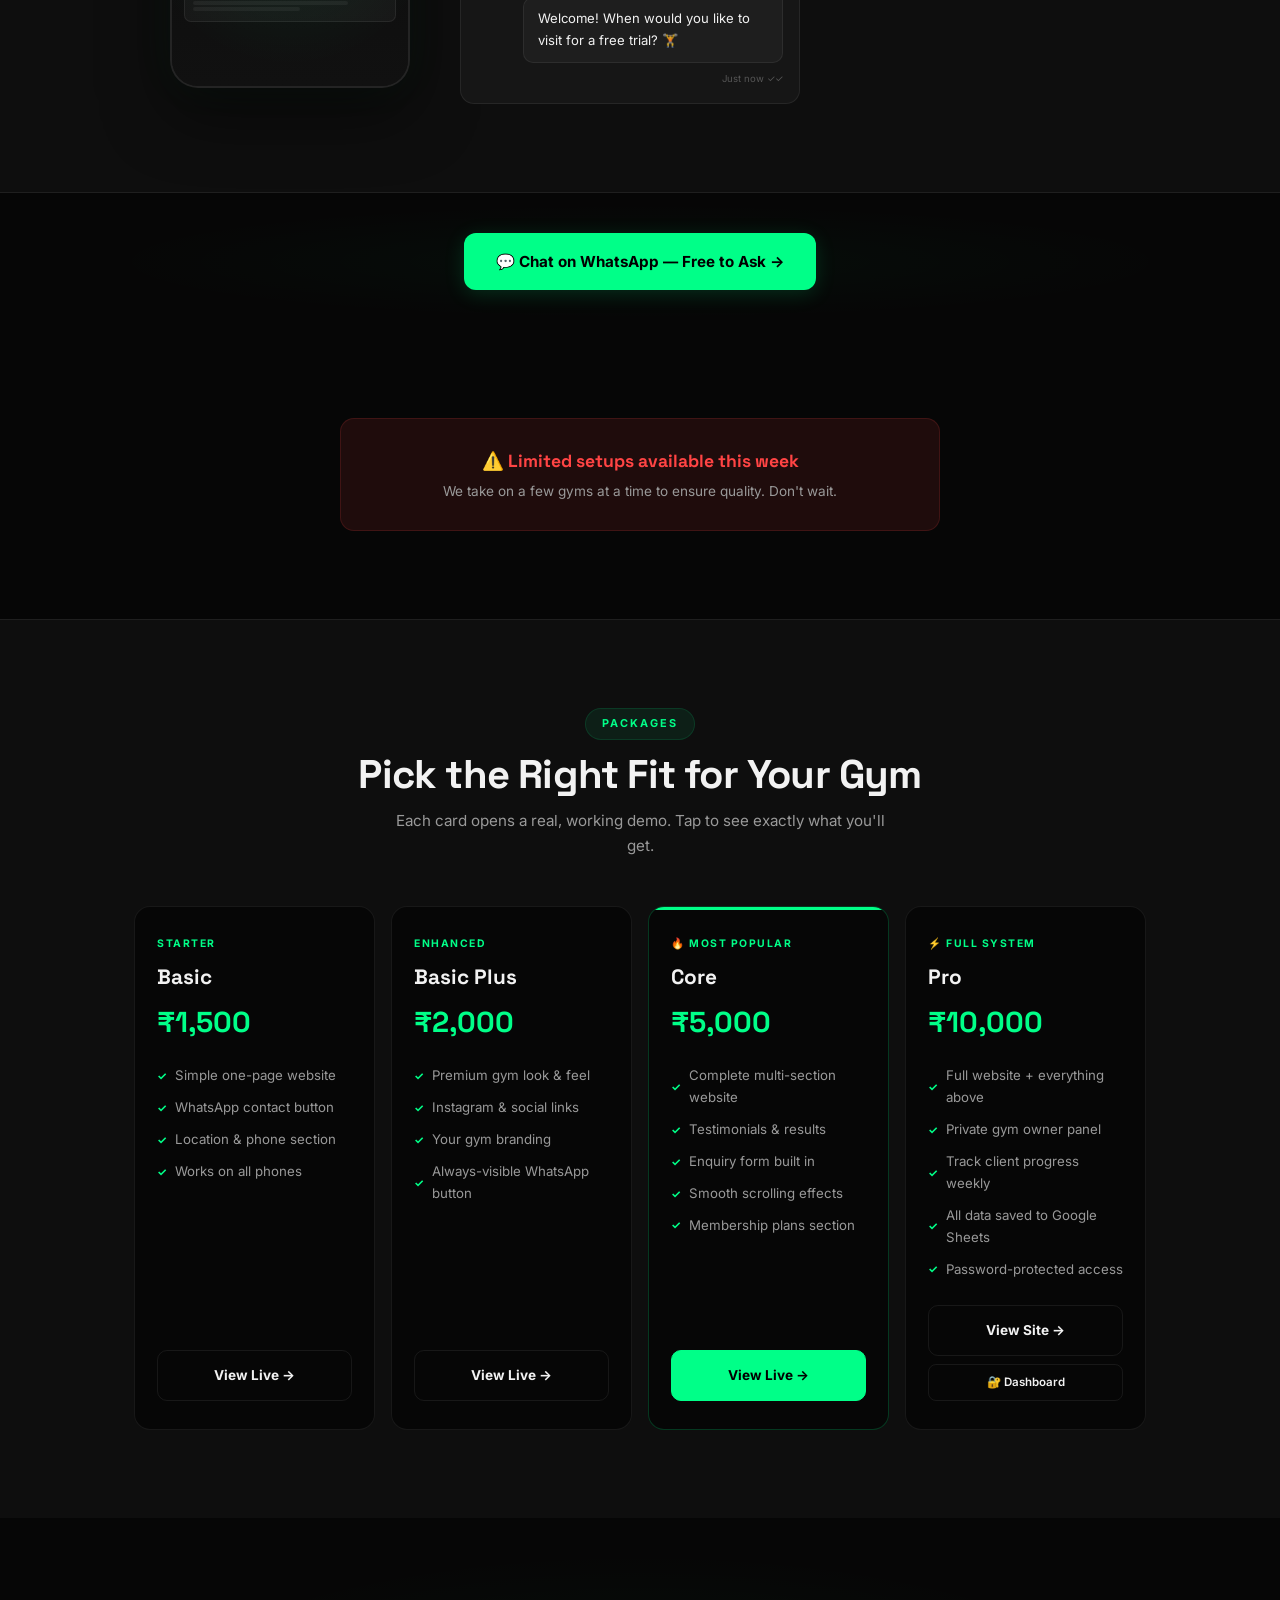
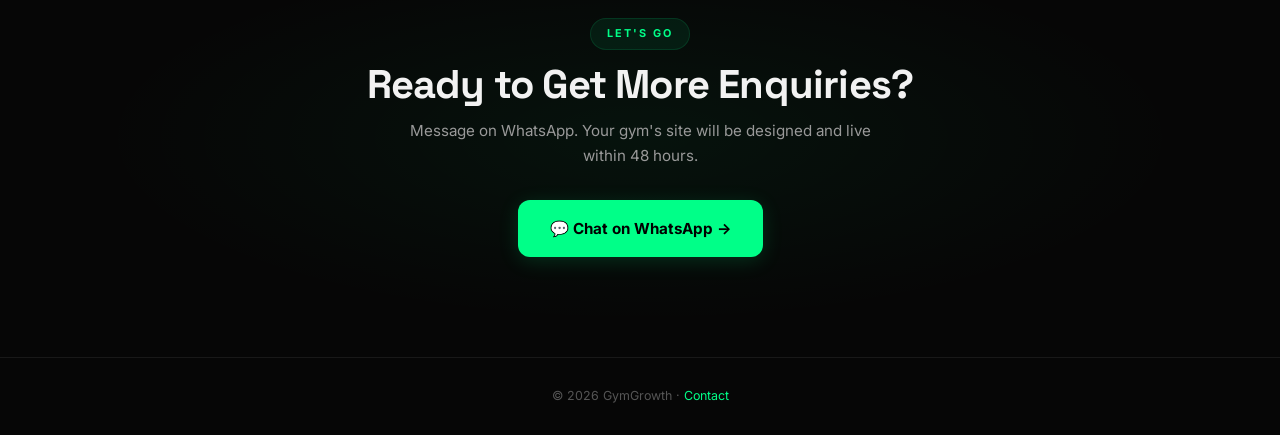
==== commit b2be5c1a: "Make demo links into large prominent cards with icons" ====
--- a/index.html
+++ b/index.html
@@ -36,16 +36,55 @@
   </div>
 </section>
 
-<!-- DEMO STRIP — right below hero -->
-<div style="background:var(--bg2);border-top:1px solid var(--gb);border-bottom:1px solid var(--gb);padding:20px 0">
-  <div class="wrap" style="display:flex;align-items:center;justify-content:center;gap:12px;flex-wrap:wrap;text-align:center">
-    <span style="font-family:var(--font-h);font-weight:700;font-size:.9rem;color:var(--gray)">See it live →</span>
-    <a href="./basic_1500/" style="padding:10px 20px;border-radius:8px;font-size:.82rem;font-weight:700;border:1px solid var(--gb);color:var(--white);transition:all .3s;background:var(--glass)" onmouseover="this.style.borderColor='#00ff88';this.style.color='#00ff88'" onmouseout="this.style.borderColor='';this.style.color=''">Basic</a>
-    <a href="./basic_plus_2000/" style="padding:10px 20px;border-radius:8px;font-size:.82rem;font-weight:700;border:1px solid var(--gb);color:var(--white);transition:all .3s;background:var(--glass)" onmouseover="this.style.borderColor='#00ff88';this.style.color='#00ff88'" onmouseout="this.style.borderColor='';this.style.color=''">Basic Plus</a>
-    <a href="./core_5000/" style="padding:10px 20px;border-radius:8px;font-size:.82rem;font-weight:700;border:1px solid var(--green);color:#000;background:var(--green);transition:all .3s;box-shadow:0 2px 12px rgba(0,255,136,.15)">🔥 Core</a>
-    <a href="./pro_10000/public_site/" style="padding:10px 20px;border-radius:8px;font-size:.82rem;font-weight:700;border:1px solid var(--gb);color:var(--white);transition:all .3s;background:var(--glass)" onmouseover="this.style.borderColor='#00ff88';this.style.color='#00ff88'" onmouseout="this.style.borderColor='';this.style.color=''">⚡ Pro</a>
-  </div>
-</div>
+<!-- LIVE DEMOS — big prominent cards right below hero -->
+<section style="background:var(--bg2);border-top:1px solid var(--gb);border-bottom:1px solid var(--gb);padding:56px 0">
+  <div class="wrap">
+    <div style="text-align:center;margin-bottom:32px">
+      <span class="sl">👁️ See It Live</span>
+      <h2 class="st" style="margin-top:12px">Tap Any Version to Preview</h2>
+    </div>
+    <div style="display:grid;grid-template-columns:repeat(auto-fit,minmax(220px,1fr));gap:16px">
+
+      <a href="./basic_1500/" style="display:flex;flex-direction:column;align-items:center;padding:32px 20px;background:var(--glass);border:1px solid var(--gb);border-radius:16px;text-align:center;transition:all .35s;text-decoration:none;color:var(--white)"
+         onmouseover="this.style.borderColor='#00ff88';this.style.transform='translateY(-6px)';this.style.boxShadow='0 16px 48px rgba(0,0,0,.4)'"
+         onmouseout="this.style.borderColor='';this.style.transform='';this.style.boxShadow=''">
+        <div style="font-size:2.4rem;margin-bottom:12px">📄</div>
+        <div style="font-family:var(--font-h);font-size:1.2rem;font-weight:800;margin-bottom:4px">Basic</div>
+        <div style="font-size:.8rem;color:var(--gray);margin-bottom:14px">Simple one-page gym site</div>
+        <div style="padding:10px 24px;border-radius:8px;font-size:.82rem;font-weight:700;border:1px solid var(--gb);width:100%;text-align:center">View Live →</div>
+      </a>
+
+      <a href="./basic_plus_2000/" style="display:flex;flex-direction:column;align-items:center;padding:32px 20px;background:var(--glass);border:1px solid var(--gb);border-radius:16px;text-align:center;transition:all .35s;text-decoration:none;color:var(--white)"
+         onmouseover="this.style.borderColor='#00ff88';this.style.transform='translateY(-6px)';this.style.boxShadow='0 16px 48px rgba(0,0,0,.4)'"
+         onmouseout="this.style.borderColor='';this.style.transform='';this.style.boxShadow=''">
+        <div style="font-size:2.4rem;margin-bottom:12px">✨</div>
+        <div style="font-family:var(--font-h);font-size:1.2rem;font-weight:800;margin-bottom:4px">Basic Plus</div>
+        <div style="font-size:.8rem;color:var(--gray);margin-bottom:14px">Premium branded gym page</div>
+        <div style="padding:10px 24px;border-radius:8px;font-size:.82rem;font-weight:700;border:1px solid var(--gb);width:100%;text-align:center">View Live →</div>
+      </a>
+
+      <a href="./core_5000/" style="display:flex;flex-direction:column;align-items:center;padding:32px 20px;background:rgba(0,255,136,.04);border:2px solid rgba(0,255,136,.3);border-radius:16px;text-align:center;transition:all .35s;text-decoration:none;color:var(--white);position:relative;box-shadow:0 0 30px rgba(0,255,136,.06)"
+         onmouseover="this.style.transform='translateY(-6px)';this.style.boxShadow='0 16px 48px rgba(0,255,136,.12)'"
+         onmouseout="this.style.transform='';this.style.boxShadow='0 0 30px rgba(0,255,136,.06)'">
+        <div style="position:absolute;top:-10px;right:16px;padding:4px 12px;background:var(--green);color:#000;border-radius:20px;font-size:.65rem;font-weight:800;letter-spacing:.5px">🔥 POPULAR</div>
+        <div style="font-size:2.4rem;margin-bottom:12px">🏋️</div>
+        <div style="font-family:var(--font-h);font-size:1.2rem;font-weight:800;margin-bottom:4px">Core</div>
+        <div style="font-size:.8rem;color:var(--gray);margin-bottom:14px">Full multi-section website</div>
+        <div style="padding:10px 24px;border-radius:8px;font-size:.82rem;font-weight:700;background:var(--green);color:#000;width:100%;text-align:center">View Live →</div>
+      </a>
+
+      <a href="./pro_10000/public_site/" style="display:flex;flex-direction:column;align-items:center;padding:32px 20px;background:var(--glass);border:1px solid var(--gb);border-radius:16px;text-align:center;transition:all .35s;text-decoration:none;color:var(--white)"
+         onmouseover="this.style.borderColor='#00ff88';this.style.transform='translateY(-6px)';this.style.boxShadow='0 16px 48px rgba(0,0,0,.4)'"
+         onmouseout="this.style.borderColor='';this.style.transform='';this.style.boxShadow=''">
+        <div style="font-size:2.4rem;margin-bottom:12px">⚡</div>
+        <div style="font-family:var(--font-h);font-size:1.2rem;font-weight:800;margin-bottom:4px">Pro</div>
+        <div style="font-size:.8rem;color:var(--gray);margin-bottom:14px">Website + owner dashboard</div>
+        <div style="padding:10px 24px;border-radius:8px;font-size:.82rem;font-weight:700;border:1px solid var(--gb);width:100%;text-align:center">View Live →</div>
+      </a>
+
+    </div>
+  </div>
+</section>
 
 <!-- 2. PROBLEM -->
 <section class="prob">
